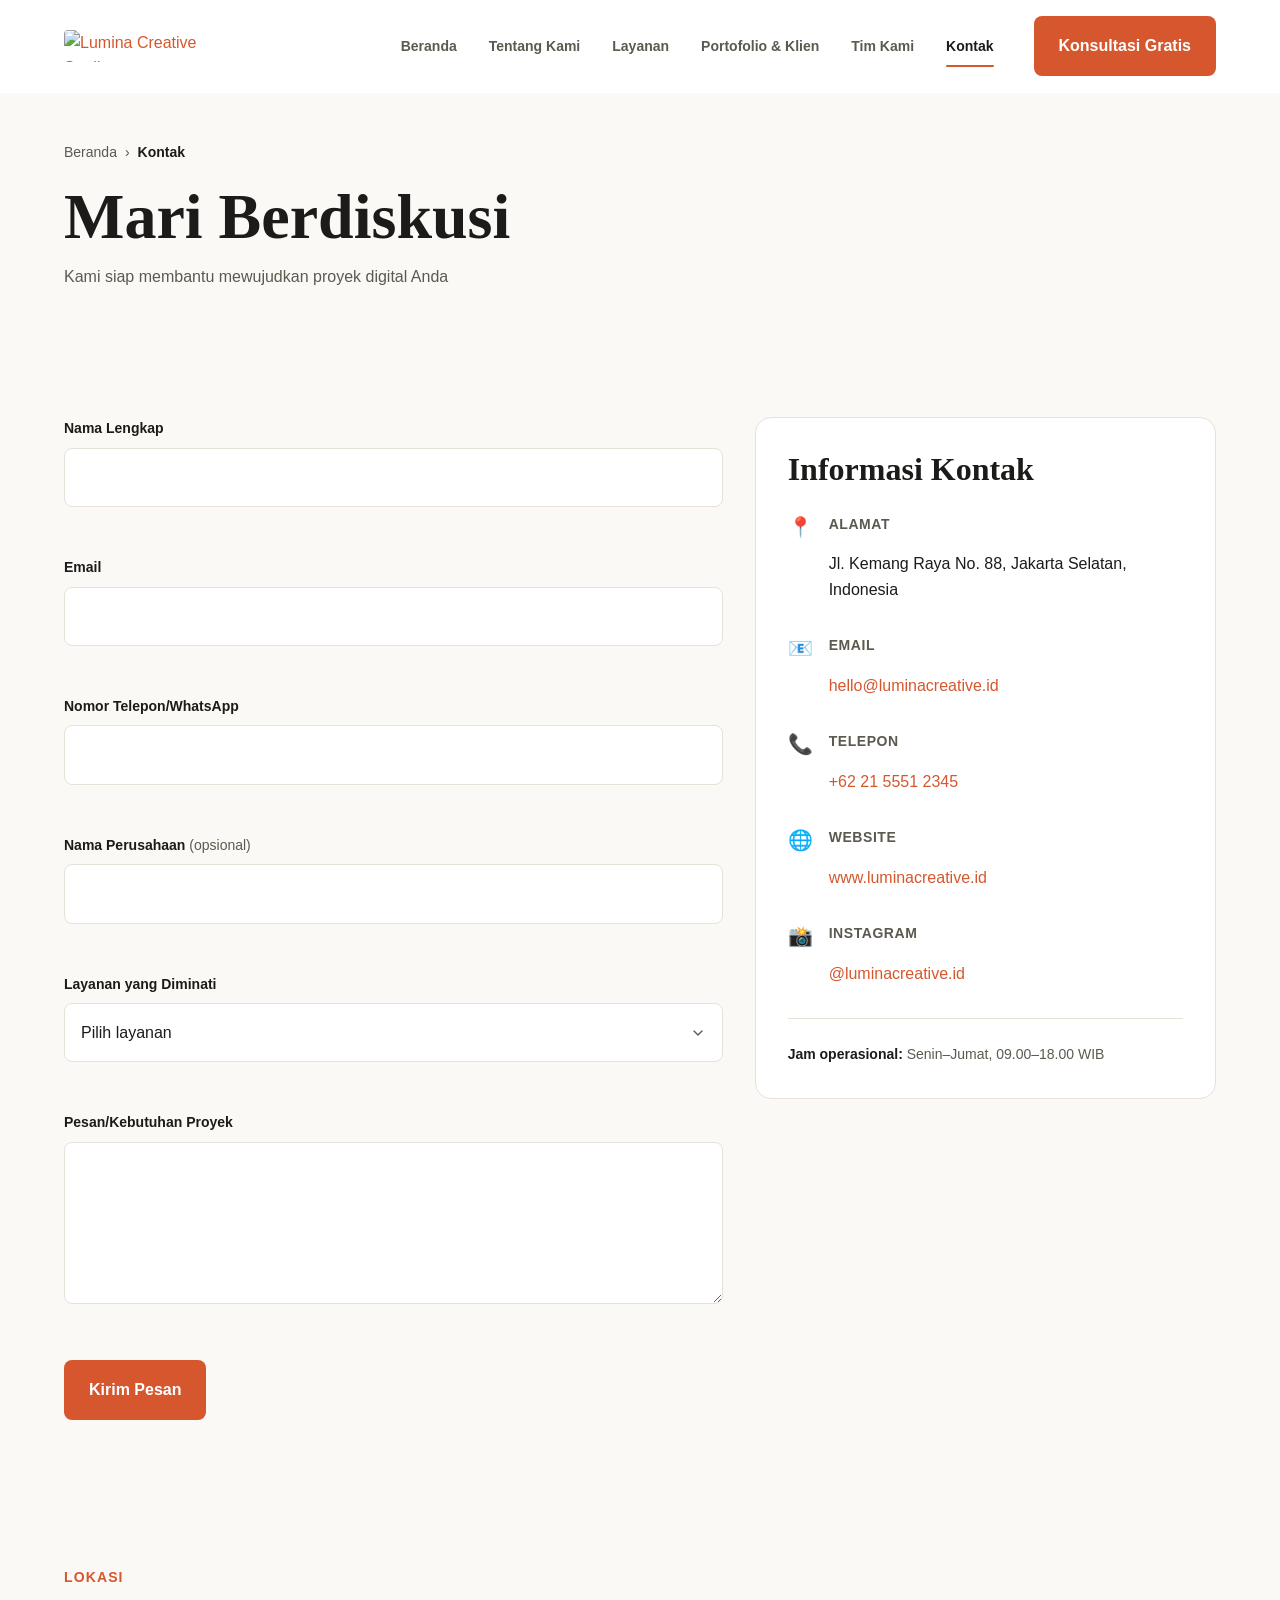
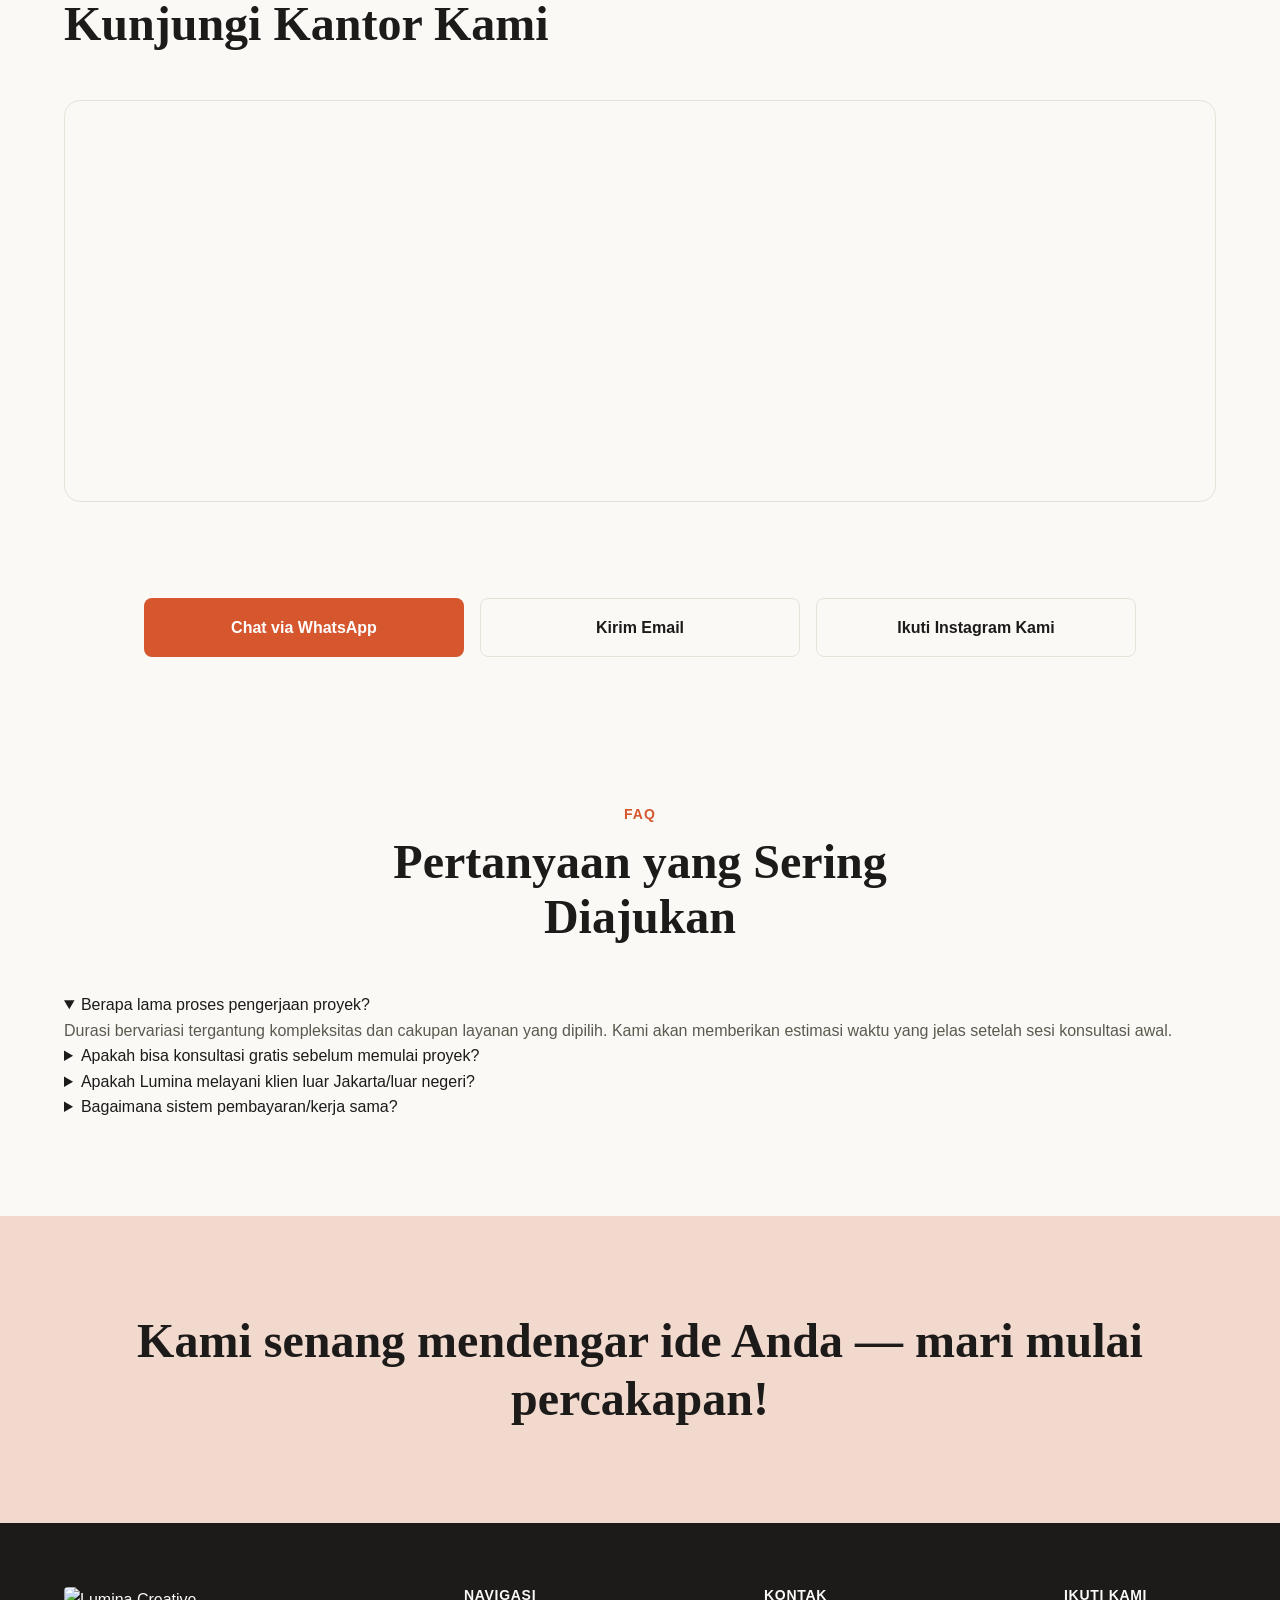
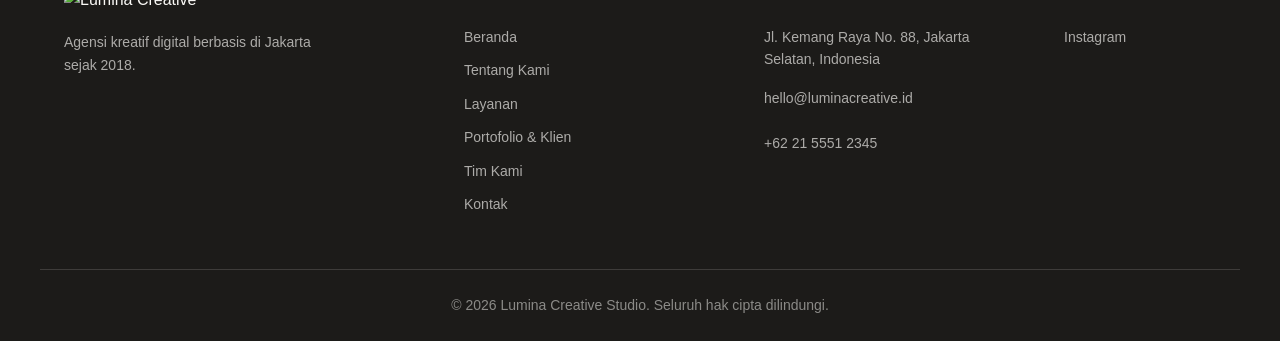
==== kontak.html @ ac6983b0 "feat(pages): tambah halaman Tim Kami & Kontak, aktifkan JS interaktif - Tambah tim.html sesuai struk" ====
<!doctype html>
<html lang="id">
  <head>
    <meta charset="UTF-8" />
    <meta name="viewport" content="width=device-width, initial-scale=1.0" />
    <title>Kontak — Lumina Creative Studio</title>
    <meta
      name="description"
      content="Hubungi Lumina Creative Studio untuk konsultasi gratis. Kirim pesan melalui form, WhatsApp, email, atau kunjungi kantor kami di Jakarta Selatan."
    />

    <!-- Open Graph untuk share sosial media -->
    <meta property="og:title" content="Kontak — Lumina Creative Studio" />
    <meta
      property="og:description"
      content="Kami siap membantu mewujudkan proyek digital Anda."
    />
    <meta property="og:image" content="assets/images/og-cover.jpg" />

    <link rel="icon" href="assets/images/favicon.ico" />
    <link rel="stylesheet" href="assets/css/reset.css" />
    <link rel="stylesheet" href="assets/css/variables.css" />
    <link rel="stylesheet" href="assets/css/base.css" />
    <link rel="stylesheet" href="assets/css/layout.css" />
    <link rel="stylesheet" href="assets/css/components.css" />
    <link rel="stylesheet" href="assets/css/pages/contact.css" />
  </head>
  <body>
    <!-- ============================================================
       NAVBAR (lihat _navbar-snippet.html)
       ============================================================ -->
    <header class="navbar" id="navbar">
      <div class="container navbar__inner">
        <a href="index.html" class="navbar__logo">
          <img
            src="assets/images/logo/logo.svg"
            alt="Lumina Creative Studio"
            width="140"
            height="32"
          />
        </a>

        <button
          class="navbar__toggle"
          id="navToggle"
          aria-label="Buka menu navigasi"
          aria-expanded="false"
          aria-controls="navMenu"
        >
          <span></span><span></span><span></span>
        </button>

        <nav class="navbar__menu" id="navMenu">
          <a href="index.html" class="navbar__link">Beranda</a>
          <a href="tentang.html" class="navbar__link">Tentang Kami</a>
          <a href="layanan.html" class="navbar__link">Layanan</a>
          <a href="portofolio.html" class="navbar__link">Portofolio & Klien</a>
          <a href="tim.html" class="navbar__link">Tim Kami</a>
          <a href="kontak.html" class="navbar__link navbar__link--active"
            >Kontak</a
          >
          <a href="kontak.html" class="navbar__cta btn btn--primary"
            >Konsultasi Gratis</a
          >
        </nav>
      </div>
    </header>

    <main>
      <!-- ============================================================
         1. PAGE HEADER
         ============================================================ -->
      <section class="page-header">
        <div class="container">
          <nav class="breadcrumb" aria-label="Breadcrumb">
            <a href="index.html">Beranda</a>
            <span aria-hidden="true">&rsaquo;</span>
            <span aria-current="page">Kontak</span>
          </nav>
          <h1 class="page-header__title">Mari Berdiskusi</h1>
          <p class="page-header__subtitle">
            Kami siap membantu mewujudkan proyek digital Anda
          </p>
        </div>
      </section>

      <!-- ============================================================
         2 & 3. FORMULIR KONTAK + INFORMASI KONTAK LANGSUNG
         Ditampilkan berdampingan
         ============================================================ -->
      <section class="section contact-main" data-reveal>
        <div class="container">
          <div class="grid contact-main__grid">
            <!-- Formulir Kontak -->
            <div class="col-span-7 contact-form-wrap">
              <form
                id="contactForm"
                class="contact-form"
                novalidate
                action="#"
                method="post"
              >
                <div class="form-group">
                  <label for="fullName" class="form-label">Nama Lengkap</label>
                  <input
                    type="text"
                    id="fullName"
                    name="fullName"
                    class="form-field"
                    required
                    autocomplete="name"
                  />
                  <span class="form-error" role="alert"></span>
                </div>

                <div class="form-group">
                  <label for="email" class="form-label">Email</label>
                  <input
                    type="email"
                    id="email"
                    name="email"
                    class="form-field"
                    required
                    autocomplete="email"
                  />
                  <span class="form-error" role="alert"></span>
                </div>

                <div class="form-group">
                  <label for="phone" class="form-label"
                    >Nomor Telepon/WhatsApp</label
                  >
                  <input
                    type="tel"
                    id="phone"
                    name="phone"
                    class="form-field"
                    required
                    autocomplete="tel"
                  />
                  <span class="form-error" role="alert"></span>
                </div>

                <div class="form-group">
                  <label for="company" class="form-label"
                    >Nama Perusahaan
                    <span class="form-label__optional">(opsional)</span></label
                  >
                  <input
                    type="text"
                    id="company"
                    name="company"
                    class="form-field"
                    autocomplete="organization"
                  />
                  <span class="form-error" role="alert"></span>
                </div>

                <div class="form-group">
                  <label for="serviceInterest" class="form-label"
                    >Layanan yang Diminati</label
                  >
                  <select
                    id="serviceInterest"
                    name="serviceInterest"
                    class="form-field"
                    required
                  >
                    <option value="" selected disabled>Pilih layanan</option>
                    <option value="brand-identity">Brand Identity</option>
                    <option value="web-app-design">Web & App Design</option>
                    <option value="digital-marketing">Digital Marketing</option>
                    <option value="content-creation">Content Creation</option>
                    <option value="web-development">Web Development</option>
                    <option value="social-media-management">
                      Social Media Management
                    </option>
                    <option value="lainnya">Lainnya</option>
                  </select>
                  <span class="form-error" role="alert"></span>
                </div>

                <div class="form-group">
                  <label for="message" class="form-label"
                    >Pesan/Kebutuhan Proyek</label
                  >
                  <textarea
                    id="message"
                    name="message"
                    class="form-field"
                    rows="5"
                    required
                  ></textarea>
                  <span class="form-error" role="alert"></span>
                </div>

                <button
                  type="submit"
                  class="btn btn--primary contact-form__submit"
                >
                  Kirim Pesan
                </button>

                <div id="formSuccess" class="form-success" hidden>
                  Terima kasih! Pesan Anda telah terkirim. Tim kami akan segera
                  menghubungi Anda kembali.
                </div>
              </form>
            </div>

            <!-- Informasi Kontak Langsung -->
            <div class="col-span-5 contact-info">
              <h2 class="contact-info__title">Informasi Kontak</h2>

              <ul class="contact-info__list">
                <li class="contact-info__item">
                  <span class="contact-info__icon" aria-hidden="true">📍</span>
                  <div>
                    <p class="contact-info__label">Alamat</p>
                    <p class="contact-info__value">
                      Jl. Kemang Raya No. 88, Jakarta Selatan, Indonesia
                    </p>
                  </div>
                </li>
                <li class="contact-info__item">
                  <span class="contact-info__icon" aria-hidden="true">📧</span>
                  <div>
                    <p class="contact-info__label">Email</p>
                    <p class="contact-info__value">
                      <a href="mailto:hello@luminacreative.id"
                        >hello@luminacreative.id</a
                      >
                    </p>
                  </div>
                </li>
                <li class="contact-info__item">
                  <span class="contact-info__icon" aria-hidden="true">📞</span>
                  <div>
                    <p class="contact-info__label">Telepon</p>
                    <p class="contact-info__value">
                      <a href="tel:+622155512345">+62 21 5551 2345</a>
                    </p>
                  </div>
                </li>
                <li class="contact-info__item">
                  <span class="contact-info__icon" aria-hidden="true">🌐</span>
                  <div>
                    <p class="contact-info__label">Website</p>
                    <p class="contact-info__value">
                      <a
                        href="https://www.luminacreative.id"
                        target="_blank"
                        rel="noopener"
                        >www.luminacreative.id</a
                      >
                    </p>
                  </div>
                </li>
                <li class="contact-info__item">
                  <span class="contact-info__icon" aria-hidden="true">📸</span>
                  <div>
                    <p class="contact-info__label">Instagram</p>
                    <p class="contact-info__value">
                      <a
                        href="https://instagram.com/luminacreative.id"
                        target="_blank"
                        rel="noopener"
                        >@luminacreative.id</a
                      >
                    </p>
                  </div>
                </li>
              </ul>

              <p class="contact-info__hours">
                <strong>Jam operasional:</strong> Senin–Jumat, 09.00–18.00 WIB
              </p>
            </div>
          </div>
        </div>
      </section>

      <!-- ============================================================
         4. PETA LOKASI
         ============================================================ -->
      <section class="section--tight contact-map" data-reveal>
        <div class="container">
          <div class="section-header">
            <p class="section-header__eyebrow">Lokasi</p>
            <h2 class="section-header__title">Kunjungi Kantor Kami</h2>
          </div>
          <div class="contact-map__frame">
            <iframe
              src="https://www.google.com/maps?q=Jl.+Kemang+Raya+No.+88,+Jakarta+Selatan&output=embed"
              width="100%"
              height="400"
              style="border: 0"
              allowfullscreen=""
              loading="lazy"
              referrerpolicy="no-referrer-when-downgrade"
              title="Lokasi Kantor Lumina Creative Studio"
            ></iframe>
          </div>
        </div>
      </section>

      <!-- ============================================================
         5. TOMBOL KONTAK CEPAT (QUICK ACTIONS)
         ============================================================ -->
      <section class="section--tight quick-actions" data-reveal>
        <div class="container">
          <div class="quick-actions__grid">
            <a
              href="https://wa.me/622155512345?text=Halo%20Lumina%2C%20saya%20ingin%20bertanya"
              target="_blank"
              rel="noopener"
              class="btn btn--primary quick-actions__btn"
            >
              Chat via WhatsApp
            </a>
            <a
              href="mailto:hello@luminacreative.id"
              class="btn btn--secondary quick-actions__btn"
            >
              Kirim Email
            </a>
            <a
              href="https://instagram.com/luminacreative.id"
              target="_blank"
              rel="noopener"
              class="btn btn--secondary quick-actions__btn"
            >
              Ikuti Instagram Kami
            </a>
          </div>
        </div>
      </section>

      <!-- ============================================================
         6. FAQ SINGKAT
         ============================================================ -->
      <section class="section contact-faq" data-reveal>
        <div class="container">
          <div class="section-header section-header--center">
            <p class="section-header__eyebrow">FAQ</p>
            <h2 class="section-header__title">
              Pertanyaan yang Sering Diajukan
            </h2>
          </div>

          <div class="accordion">
            <details class="accordion__item" open>
              <summary class="accordion__trigger">
                <span class="accordion__title-group">
                  <span class="accordion__title"
                    >Berapa lama proses pengerjaan proyek?</span
                  >
                </span>
              </summary>
              <div class="accordion__content">
                <p>
                  Durasi bervariasi tergantung kompleksitas dan cakupan layanan
                  yang dipilih. Kami akan memberikan estimasi waktu yang jelas
                  setelah sesi konsultasi awal.
                </p>
              </div>
            </details>

            <details class="accordion__item">
              <summary class="accordion__trigger">
                <span class="accordion__title-group">
                  <span class="accordion__title"
                    >Apakah bisa konsultasi gratis sebelum memulai proyek?</span
                  >
                </span>
              </summary>
              <div class="accordion__content">
                <p>
                  Bisa. Kami menyediakan sesi konsultasi gratis untuk memahami
                  kebutuhan Anda sebelum menyusun proposal kerja sama.
                </p>
              </div>
            </details>

            <details class="accordion__item">
              <summary class="accordion__trigger">
                <span class="accordion__title-group">
                  <span class="accordion__title"
                    >Apakah Lumina melayani klien luar Jakarta/luar
                    negeri?</span
                  >
                </span>
              </summary>
              <div class="accordion__content">
                <p>
                  Ya. Sebagian besar proses kerja kami dapat dilakukan secara
                  remote, sehingga klien dari luar Jakarta maupun luar negeri
                  tetap bisa bekerja sama dengan kami.
                </p>
              </div>
            </details>

            <details class="accordion__item">
              <summary class="accordion__trigger">
                <span class="accordion__title-group">
                  <span class="accordion__title"
                    >Bagaimana sistem pembayaran/kerja sama?</span
                  >
                </span>
              </summary>
              <div class="accordion__content">
                <p>
                  Skema pembayaran dan kerja sama akan disesuaikan dengan
                  cakupan proyek dan disepakati bersama di awal, biasanya dengan
                  sistem termin/tahapan pembayaran.
                </p>
              </div>
            </details>
          </div>
        </div>
      </section>

      <!-- ============================================================
         7. CALL-TO-ACTION PENUTUP
         ============================================================ -->
      <section class="section cta-banner" data-reveal>
        <div class="container cta-banner__inner">
          <h2 class="cta-banner__title">
            Kami senang mendengar ide Anda — mari mulai percakapan!
          </h2>
        </div>
      </section>
    </main>

    <!-- ============================================================
       FOOTER (lihat _footer-snippet.html)
       ============================================================ -->
    <footer class="footer">
      <div class="container footer__grid">
        <div class="footer__brand">
          <img
            src="assets/images/logo/logo-white.svg"
            alt="Lumina Creative Studio"
            width="140"
          />
          <p>Agensi kreatif digital berbasis di Jakarta sejak 2018.</p>
        </div>

        <div class="footer__links">
          <h4>Navigasi</h4>
          <a href="index.html">Beranda</a>
          <a href="tentang.html">Tentang Kami</a>
          <a href="layanan.html">Layanan</a>
          <a href="portofolio.html">Portofolio & Klien</a>
          <a href="tim.html">Tim Kami</a>
          <a href="kontak.html">Kontak</a>
        </div>

        <div class="footer__contact">
          <h4>Kontak</h4>
          <p>Jl. Kemang Raya No. 88, Jakarta Selatan, Indonesia</p>
          <p>
            <a href="mailto:hello@luminacreative.id">hello@luminacreative.id</a>
          </p>
          <p><a href="tel:+622155512345">+62 21 5551 2345</a></p>
        </div>

        <div class="footer__social">
          <h4>Ikuti Kami</h4>
          <a
            href="https://instagram.com/luminacreative.id"
            target="_blank"
            rel="noopener"
            >Instagram</a
          >
        </div>
      </div>

      <div class="footer__bottom container">
        <p>
          &copy; <span id="year"></span> Lumina Creative Studio. Seluruh hak
          cipta dilindungi.
        </p>
      </div>
    </footer>

    <script src="assets/js/main.js" defer></script>
    <script src="assets/js/animations.js" defer></script>
    <script src="assets/js/form-validation.js" defer></script>
  </body>
</html>
---- assets/css/variables.css ----
/* ==========================================================================
   VARIABLES.CSS
   Design Tokens — Lumina Creative Studio
   Sumber: 07-spesifikasi-teknis.md, bagian 2.3 (Design Tokens)
   Semua nilai desain terpusat di sini sebagai CSS Custom Properties,
   supaya tidak ada magic number tersebar di file lain.

   Catatan: nilai warna di bawah adalah usulan awal (tema terracotta/kreatif
   hangat). Sesuaikan lagi saat tahap desain visual jika ada brand guideline
   final dari klien.
   ========================================================================== */

:root {
  /* === COLOR === */
  --color-bg: #FAF9F6;
  --color-surface: #FFFFFF;
  --color-ink: #1C1B19;
  --color-ink-muted: #5C594F;
  --color-primary: #1C1B19;      /* aksen gelap utama */
  --color-accent: #D6572E;        /* aksen terracotta/oranye kreatif */
  --color-accent-soft: #F2D9CE;
  --color-border: #E6E2D8;

  /* === TYPOGRAPHY === */
  --font-display: 'Fraunces', serif;
  --font-body: 'Inter', sans-serif;
  --font-mono: 'IBM Plex Mono', monospace;

  --fs-h1: clamp(2rem, 5vw, 4.5rem);
  --fs-h2: clamp(2rem, 4vw, 3rem);
  --fs-h3: clamp(1.5rem, 3vw, 2rem);
  --fs-body: 1rem;
  --fs-small: 0.875rem;

  /* === SPACING (8px base scale) === */
  --space-1: 0.5rem;
  --space-2: 1rem;
  --space-3: 1.5rem;
  --space-4: 2rem;
  --space-5: 3rem;
  --space-6: 4rem;
  --space-7: 6rem;
  --space-8: 8rem;

  /* === LAYOUT === */
  --container-max: 1200px;
  --radius-sm: 4px;
  --radius-md: 8px;
  --radius-lg: 16px;

  /* === TRANSITION === */
  --ease: cubic-bezier(0.4, 0, 0.2, 1);
  --duration-fast: 150ms;
  --duration-base: 300ms;
}
---- assets/css/base.css ----
/* ==========================================================================
   BASE.CSS
   Typography & elemen dasar (body, h1-h6, a, dll)
   Semua nilai warna/font/spacing WAJIB lewat var(--nama-variabel) dari
   variables.css — tidak ada nilai hardcode di file ini.
   ========================================================================== */

/* === BODY === */
body {
  background-color: var(--color-bg);
  color: var(--color-ink);
  font-family: var(--font-body);
  font-size: var(--fs-body);
  font-weight: 400;
  line-height: 1.6;
}

/* === HEADINGS === */
h1,
h2,
h3,
h4,
h5,
h6 {
  font-family: var(--font-display);
  color: var(--color-ink);
  font-weight: 600;
  line-height: 1.2;
}

h1 {
  font-size: var(--fs-h1);
}

h2 {
  font-size: var(--fs-h2);
}

h3 {
  font-size: var(--fs-h3);
}

h4 {
  font-size: var(--fs-body);
  text-transform: uppercase;
  letter-spacing: 0.04em;
}

h5,
h6 {
  font-size: var(--fs-small);
}

/* === PARAGRAPH === */
p {
  font-family: var(--font-body);
  color: var(--color-ink-muted);
  font-size: var(--fs-body);
  line-height: 1.6;
}

p + p {
  margin-top: var(--space-2);
}

small {
  font-size: var(--fs-small);
  color: var(--color-ink-muted);
}

/* === LINKS === */
a {
  color: var(--color-accent);
  text-decoration: none;
  transition: color var(--duration-base) var(--ease);
}

a:hover {
  color: var(--color-ink);
}

/* === LISTS === */
ul,
ol {
  font-family: var(--font-body);
  color: var(--color-ink-muted);
  padding-left: var(--space-3);
}

ul {
  list-style: disc;
}

ol {
  list-style: decimal;
}

li + li {
  margin-top: var(--space-1);
}

/* === IMAGES === */
img {
  border-radius: var(--radius-sm);
}

/* === CODE / MONO (opsional, mengikuti --font-mono yang tersedia) === */
code,
pre,
kbd {
  font-family: var(--font-mono);
  font-size: var(--fs-small);
  background-color: var(--color-surface);
  border: 1px solid var(--color-border);
  border-radius: var(--radius-sm);
}

code,
kbd {
  padding: 0 var(--space-1);
}

pre {
  padding: var(--space-2);
  overflow-x: auto;
}

/* === HORIZONTAL RULE === */
hr {
  border: none;
  border-top: 1px solid var(--color-border);
  margin-block: var(--space-4);
}

/* === SELECTION === */
::selection {
  background-color: var(--color-accent-soft);
  color: var(--color-ink);
}

/* ==========================================================================
   AKSESIBILITAS
   Referensi: 07-spesifikasi-teknis.md, bagian 9
   ========================================================================== */

/* Fokus keyboard harus jelas terlihat — jangan pernah di-display:none-kan */
:focus-visible {
  outline: 2px solid var(--color-accent);
  outline-offset: 2px;
  border-radius: var(--radius-sm);
}

/* Hormati preferensi pengguna yang sensitif terhadap animasi/gerakan */
@media (prefers-reduced-motion: reduce) {
  *,
  *::before,
  *::after {
    animation-duration: 0.01ms !important;
    animation-iteration-count: 1 !important;
    transition-duration: 0.01ms !important;
    scroll-behavior: auto !important;
  }
}
---- assets/css/layout.css ----
/* ==========================================================================
   LAYOUT.CSS
   Container, Grid System (CSS Grid native, tanpa framework)
   Referensi: 07-spesifikasi-teknis.md — bagian 2.5 Layout System
   ========================================================================== */

/* --------------------------------------------------------------------------
   CONTAINER
   -------------------------------------------------------------------------- */
.container {
  width: 100%;
  max-width: var(--container-max);
  margin-inline: auto;
  padding-inline: var(--space-3);
}

/* --------------------------------------------------------------------------
   GRID SYSTEM
   12 kolom, gap dari design token --space-4
   -------------------------------------------------------------------------- */
.grid {
  display: grid;
  gap: var(--space-4);
  grid-template-columns: repeat(12, 1fr);
}

/* Util minimal untuk span kolom, dibuat manual (bukan dari framework utility) */
.col-span-1  { grid-column: span 1; }
.col-span-2  { grid-column: span 2; }
.col-span-3  { grid-column: span 3; }
.col-span-4  { grid-column: span 4; }
.col-span-5  { grid-column: span 5; }
.col-span-6  { grid-column: span 6; }
.col-span-7  { grid-column: span 7; }
.col-span-8  { grid-column: span 8; }
.col-span-9  { grid-column: span 9; }
.col-span-10 { grid-column: span 10; }
.col-span-11 { grid-column: span 11; }
.col-span-12 { grid-column: span 12; }

/* Stack di mobile (< 900px) — sesuai contoh spesifikasi 2.5 */
@media (max-width: 899px) {
  .col-span-4, .col-span-6 { grid-column: span 12; }
}

/* --------------------------------------------------------------------------
   BREAKPOINTS RESPONSIF (referensi — mobile-first)
   Base styles = mobile (< 600px)
   min-width: 600px  → Tablet kecil
   min-width: 900px  → Tablet besar / small desktop
   min-width: 1200px → Desktop
   min-width: 1440px → Large desktop
   -------------------------------------------------------------------------- */

/* --------------------------------------------------------------------------
   SECTION SPACING
   Jarak vertikal antar section, konsisten di seluruh halaman
   -------------------------------------------------------------------------- */
.section {
  padding-block: var(--space-6);
}

@media (min-width: 900px) {
  .section {
    padding-block: var(--space-7);
  }
}

.section--tight {
  padding-block: var(--space-4);
}

@media (min-width: 900px) {
  .section--tight {
    padding-block: var(--space-5);
  }
}

/* --------------------------------------------------------------------------
   FLEX UTILITIES DASAR (native, minimal — untuk kebutuhan komponen)
   -------------------------------------------------------------------------- */
.flex {
  display: flex;
}

.flex--between {
  display: flex;
  align-items: center;
  justify-content: space-between;
}

.flex--center {
  display: flex;
  align-items: center;
  justify-content: center;
}

.flex--wrap {
  flex-wrap: wrap;
}

.flex--gap-1 { gap: var(--space-1); }
.flex--gap-2 { gap: var(--space-2); }
.flex--gap-3 { gap: var(--space-3); }
---- assets/css/components.css ----
/* ==========================================================================
   COMPONENTS.CSS
   Komponen reusable: Navbar, Footer, Button, Card, Section Header
   Referensi: 07-spesifikasi-teknis.md — bagian 3.2, 3.3, 4
   Metodologi: BEM (Block Element Modifier)
   ========================================================================== */

/* ==========================================================================
   1. NAVBAR
   ========================================================================== */
.navbar {
  position: sticky;
  top: 0;
  z-index: 100;
  width: 100%;
  background-color: var(--color-surface);
  border-bottom: 1px solid transparent;
  transition: background-color var(--duration-base) var(--ease),
              border-color var(--duration-base) var(--ease),
              box-shadow var(--duration-base) var(--ease);
}

/* State: navbar berubah style saat discroll (dikendalikan main.js) */
.navbar--scrolled {
  border-bottom-color: var(--color-border);
  box-shadow: 0 2px 12px rgba(28, 27, 25, 0.06);
}

.navbar__inner {
  display: flex;
  align-items: center;
  justify-content: space-between;
  padding-block: var(--space-2);
  min-height: 72px;
}

.navbar__logo {
  display: inline-flex;
  align-items: center;
  flex-shrink: 0;
}

.navbar__logo img {
  display: block;
  height: 32px;
  width: auto;
  max-width: 140px;
  object-fit: contain;
}

/* Hamburger toggle button — hanya tampil di mobile/tablet (< 900px) */
.navbar__toggle {
  display: flex;
  flex-direction: column;
  justify-content: center;
  align-items: center;
  gap: 5px;
  width: 44px;
  height: 44px;
  padding: 0;
  background: transparent;
  border: none;
  cursor: pointer;
  z-index: 110;
}

.navbar__toggle span {
  display: block;
  width: 24px;
  height: 2px;
  background-color: var(--color-ink);
  border-radius: 2px;
  transition: transform var(--duration-base) var(--ease),
              opacity var(--duration-base) var(--ease);
}

/* Animasi hamburger → X saat menu terbuka */
.navbar__toggle[aria-expanded="true"] span:nth-child(1) {
  transform: translateY(7px) rotate(45deg);
}
.navbar__toggle[aria-expanded="true"] span:nth-child(2) {
  opacity: 0;
}
.navbar__toggle[aria-expanded="true"] span:nth-child(3) {
  transform: translateY(-7px) rotate(-45deg);
}

/* Menu navigasi */
.navbar__menu {
  display: flex;
  align-items: center;
  gap: var(--space-4);
}

.navbar__link {
  position: relative;
  font-family: var(--font-body);
  font-size: var(--fs-small);
  font-weight: 600;
  color: var(--color-ink-muted);
  text-decoration: none;
  padding-block: var(--space-1);
  transition: color var(--duration-fast) var(--ease);
}

.navbar__link:hover,
.navbar__link:focus-visible {
  color: var(--color-ink);
}

.navbar__link--active {
  color: var(--color-ink);
}

.navbar__link--active::after {
  content: "";
  position: absolute;
  left: 0;
  right: 0;
  bottom: -2px;
  height: 2px;
  background-color: var(--color-accent);
  border-radius: 2px;
}

.navbar__cta {
  margin-left: var(--space-1);
  white-space: nowrap;
}

/* --------------------------------------------------------------------------
   Navbar — Responsif (mobile-first)
   Base (mobile, < 900px): menu disembunyikan, jadi off-canvas/dropdown
   min-width 900px: menu tampil horizontal seperti biasa
   -------------------------------------------------------------------------- */
@media (max-width: 899px) {
  .navbar__toggle {
    display: flex;
  }

  .navbar__menu {
    position: absolute;
    top: 100%;
    left: 0;
    right: 0;
    flex-direction: column;
    align-items: stretch;
    gap: 0;
    background-color: var(--color-surface);
    border-bottom: 1px solid var(--color-border);
    box-shadow: 0 8px 16px rgba(28, 27, 25, 0.08);

    /* Tersembunyi secara default di mobile */
    max-height: 0;
    overflow: hidden;
    opacity: 0;
    visibility: hidden;
    transition: max-height var(--duration-base) var(--ease),
                opacity var(--duration-base) var(--ease),
                visibility var(--duration-base) var(--ease);
  }

  /* Class ditambahkan via JS (main.js) saat toggle diklik */
  .navbar__menu--open {
    max-height: 100vh;
    opacity: 1;
    visibility: visible;
  }

  .navbar__link {
    padding: var(--space-2) var(--space-3);
    border-bottom: 1px solid var(--color-border);
  }

  .navbar__link--active::after {
    display: none;
  }

  .navbar__cta {
    margin: var(--space-2) var(--space-3);
    justify-content: center;
  }
}

@media (min-width: 900px) {
  .navbar__toggle {
    display: none;
  }

  .navbar__menu {
    position: static;
    flex-direction: row;
    max-height: none;
    opacity: 1;
    visibility: visible;
    background-color: transparent;
    border: none;
    box-shadow: none;
  }
}

/* ==========================================================================
   2. FOOTER
   ========================================================================== */
.footer {
  background-color: var(--color-ink);
  color: var(--color-bg);
  padding-block: var(--space-6) var(--space-3);
}

.footer__grid {
  display: grid;
  grid-template-columns: repeat(12, 1fr);
  gap: var(--space-5);
  padding-bottom: var(--space-5);
}

.footer__brand,
.footer__links,
.footer__contact,
.footer__social {
  min-width: 0;
}

.footer__brand {
  grid-column: span 12;
}

.footer__brand img {
  height: 28px;
  width: auto;
  max-width: 140px;
  object-fit: contain;
  margin-bottom: var(--space-2);
}

.footer__brand p {
  color: rgba(250, 249, 246, 0.65);
  font-size: var(--fs-small);
  max-width: 32ch;
}

.footer__links,
.footer__contact,
.footer__social {
  grid-column: span 6;
}

.footer__links h4,
.footer__contact h4,
.footer__social h4 {
  font-family: var(--font-body);
  font-size: var(--fs-small);
  font-weight: 700;
  text-transform: uppercase;
  letter-spacing: 0.05em;
  color: var(--color-bg);
  margin-bottom: var(--space-2);
}

.footer__links a,
.footer__contact a,
.footer__social a {
  display: block;
  color: rgba(250, 249, 246, 0.65);
  text-decoration: none;
  font-size: var(--fs-small);
  padding-block: 0.35rem;
  transition: color var(--duration-fast) var(--ease);
}

.footer__links a:hover,
.footer__contact a:hover,
.footer__social a:hover {
  color: var(--color-bg);
}

.footer__contact p {
  color: rgba(250, 249, 246, 0.65);
  font-size: var(--fs-small);
  margin: 0;
  padding-block: 0.35rem;
}

.footer__bottom {
  border-top: 1px solid rgba(250, 249, 246, 0.15);
  padding-top: var(--space-3);
}

.footer__bottom p {
  font-size: var(--fs-small);
  color: rgba(250, 249, 246, 0.5);
  margin: 0;
  text-align: center;
}

/* --------------------------------------------------------------------------
   Footer — Responsif
   -------------------------------------------------------------------------- */
@media (min-width: 600px) {
  .footer__links,
  .footer__contact,
  .footer__social {
    grid-column: span 4;
  }
}

@media (min-width: 900px) {
  .footer__brand {
    grid-column: span 4;
  }

  .footer__links {
    grid-column: span 3;
  }

  .footer__contact {
    grid-column: span 3;
  }

  .footer__social {
    grid-column: span 2;
  }
}

/* ==========================================================================
   3. BUTTON
   Baseline disalin dari 07-spesifikasi-teknis.md bagian 4 (tidak diubah
   struktur class-nya), ditambah state focus-visible untuk aksesibilitas.
   ========================================================================== */
.btn {
  display: inline-flex;
  align-items: center;
  justify-content: center;
  gap: var(--space-1);
  padding: var(--space-2) var(--space-3);
  border-radius: var(--radius-md);
  font-family: var(--font-body);
  font-weight: 600;
  font-size: var(--fs-body);
  text-decoration: none;
  border: 1px solid transparent;
  cursor: pointer;
  transition: background-color var(--duration-base) var(--ease),
              transform var(--duration-fast) var(--ease);
}

.btn:focus-visible {
  outline: 2px solid var(--color-accent);
  outline-offset: 2px;
}

.btn--primary {
  background-color: var(--color-accent);
  color: #fff;
}
.btn--primary:hover {
  background-color: #b8481f;
  transform: translateY(-2px);
}

.btn--secondary {
  background-color: transparent;
  color: var(--color-ink);
  border-color: var(--color-border);
}
.btn--secondary:hover {
  background-color: var(--color-surface);
}

/* Varian untuk tombol di atas latar gelap (mis. footer/hero gelap) */
.btn--secondary-inverse {
  background-color: transparent;
  color: var(--color-bg);
  border-color: rgba(250, 249, 246, 0.3);
}
.btn--secondary-inverse:hover {
  background-color: rgba(250, 249, 246, 0.08);
}

/* ==========================================================================
   4. SECTION HEADER
   Dipakai di semua halaman: eyebrow + judul + deskripsi
   ========================================================================== */
.section-header {
  max-width: 640px;
  margin-bottom: var(--space-5);
}

.section-header--center {
  margin-inline: auto;
  text-align: center;
}

.section-header__eyebrow {
  display: inline-block;
  font-family: var(--font-body);
  font-size: var(--fs-small);
  font-weight: 700;
  text-transform: uppercase;
  letter-spacing: 0.08em;
  color: var(--color-accent);
  margin-bottom: var(--space-1);
}

.section-header__title {
  font-family: var(--font-display);
  font-size: var(--fs-h2);
  line-height: 1.15;
  color: var(--color-ink);
  margin-bottom: var(--space-2);
}

.section-header__desc {
  font-family: var(--font-body);
  font-size: var(--fs-body);
  color: var(--color-ink-muted);
  line-height: 1.6;
}

/* ==========================================================================
   5. CARD (base)
   Siap dipakai turunan: .card--service, .card--team, .card--portfolio
   ========================================================================== */
.card {
  display: flex;
  flex-direction: column;
  background-color: var(--color-surface);
  border: 1px solid var(--color-border);
  border-radius: var(--radius-lg);
  padding: var(--space-4);
  transition: transform var(--duration-base) var(--ease),
              box-shadow var(--duration-base) var(--ease),
              border-color var(--duration-base) var(--ease);
}

.card:hover {
  transform: translateY(-4px);
  box-shadow: 0 12px 24px rgba(28, 27, 25, 0.08);
  border-color: var(--color-border);
}

.card__icon {
  display: inline-flex;
  align-items: center;
  justify-content: center;
  width: 48px;
  height: 48px;
  border-radius: var(--radius-md);
  background-color: var(--color-accent-soft);
  color: var(--color-accent);
  margin-bottom: var(--space-2);
}

.card__icon svg {
  width: 24px;
  height: 24px;
}

.card__title {
  font-family: var(--font-display);
  font-size: var(--fs-h3);
  color: var(--color-ink);
  margin-bottom: var(--space-1);
}

.card__desc {
  font-family: var(--font-body);
  font-size: var(--fs-body);
  color: var(--color-ink-muted);
  line-height: 1.6;
  flex-grow: 1;
}

.card__link {
  display: inline-flex;
  align-items: center;
  gap: 0.35rem;
  margin-top: var(--space-2);
  font-family: var(--font-body);
  font-weight: 600;
  font-size: var(--fs-small);
  color: var(--color-ink);
  text-decoration: none;
}

.card__link:hover {
  color: var(--color-accent);
}

/* ==========================================================================
   6. PAGE HEADER
   Dipakai di semua halaman selain Beranda (Tentang, Layanan, Portofolio,
   Tim, Kontak) — breadcrumb + judul + sub-judul opsional.
   ========================================================================== */
.page-header {
  padding-top: var(--space-5);
  padding-bottom: var(--space-4);
}

.breadcrumb {
  display: flex;
  align-items: center;
  gap: var(--space-1);
  font-size: var(--fs-small);
  color: var(--color-ink-muted);
  margin-bottom: var(--space-2);
}

.breadcrumb a {
  color: var(--color-ink-muted);
}

.breadcrumb a:hover {
  color: var(--color-accent);
}

.breadcrumb [aria-current="page"] {
  color: var(--color-ink);
  font-weight: 600;
}

.page-header__title {
  margin-bottom: var(--space-1);
}

.page-header__subtitle {
  font-family: var(--font-body);
  font-size: var(--fs-body);
  color: var(--color-ink-muted);
  max-width: 60ch;
}

.page-header__banner img {
  width: 100%;
  height: auto;
  border-radius: 0;
  object-fit: cover;
  max-height: 420px;
}

/* ==========================================================================
   7. CTA BANNER
   Dipakai di semua halaman selain Beranda sebagai penutup section.
   (Beranda punya markup CTA sendiri di home.css karena strukturnya
   sedikit berbeda — headline lebih besar, tanpa card wrapper.)
   ========================================================================== */
.cta-banner {
  background-color: var(--color-accent-soft);
}

.cta-banner__inner {
  display: flex;
  flex-direction: column;
  align-items: center;
  gap: var(--space-3);
  text-align: center;
}

.cta-banner__title {
  color: var(--color-ink);
  max-width: 50ch;
}

/* ==========================================================================
   8. STAT COUNTER
   Dipakai di Beranda, Tentang Kami, dan Portofolio & Klien.
   Base class netral (tanpa warna teks hardcode ke satu konteks latar);
   gunakan modifier .stat-counter--inverse saat berada di atas latar gelap
   (mis. section .stats dengan --color-ink sebagai background).
   ========================================================================== */
.stat-counter {
  display: flex;
  flex-direction: column;
  align-items: center;
  gap: var(--space-1);
}

.stat-counter__number {
  font-family: var(--font-display);
  font-size: var(--fs-h2);
  font-weight: 600;
  color: var(--color-ink);
  line-height: 1;
}

.stat-counter__label {
  font-family: var(--font-body);
  font-size: var(--fs-small);
  color: var(--color-ink-muted);
  text-transform: uppercase;
  letter-spacing: 0.04em;
}

/* Modifier untuk section berlatar gelap (mis. .stats / .trust-bar dengan
   background: var(--color-ink)) */
.stat-counter--inverse .stat-counter__number {
  font-size: var(--fs-h1);
  color: var(--color-bg);
}

.stat-counter--inverse .stat-counter__label {
  color: rgba(250, 249, 246, 0.65);
}

/* Sub-modifier: angka pakai warna aksen (dipakai di Trust Bar Beranda) */
.stat-counter--inverse.stat-counter--accent .stat-counter__number {
  color: var(--color-accent);
}

/* ==========================================================================
   9. TESTIMONIAL
   Dipakai di Beranda dan Portofolio & Klien.
   ========================================================================== */
.testimonial {
  background-color: var(--color-bg);
  border: 1px solid var(--color-border);
  border-radius: var(--radius-lg);
  padding: var(--space-4);
  display: flex;
  flex-direction: column;
  gap: var(--space-3);
}

.testimonial__quote {
  font-family: var(--font-display);
  font-size: var(--fs-body);
  font-style: italic;
  color: var(--color-ink);
  line-height: 1.6;
}

.testimonial__author {
  display: flex;
  align-items: center;
  gap: var(--space-2);
}

.testimonial__author img {
  border-radius: 50%;
  width: 56px;
  height: 56px;
  object-fit: cover;
}

.testimonial__name {
  display: block;
  font-family: var(--font-body);
  font-style: normal;
  font-weight: 700;
  font-size: var(--fs-small);
  color: var(--color-ink);
  margin: 0;
}

.testimonial__role {
  display: block;
  font-family: var(--font-body);
  font-style: normal;
  font-size: var(--fs-small);
  color: var(--color-ink-muted);
  margin: 0;
}

/* ==========================================================================
   10. SCROLL-REVEAL STATE
   Dipakai oleh animations.js (IntersectionObserver) di halaman yang
   men-load animations.js: Beranda, Tentang Kami, Portofolio & Klien.
   ========================================================================== */
[data-reveal] {
  opacity: 0;
  transform: translateY(24px);
  transition: opacity var(--duration-base) var(--ease),
              transform var(--duration-base) var(--ease);
}

[data-reveal].is-visible {
  opacity: 1;
  transform: translateY(0);
}

@media (prefers-reduced-motion: reduce) {
  [data-reveal] {
    opacity: 1;
    transform: none;
    transition: none;
  }
}
---- assets/css/pages/contact.css ----
/* ==========================================================================
   CONTACT.CSS
   Style khusus halaman Kontak (kontak.html)
   Referensi: 06-kontak.md, 07-spesifikasi-teknis.md
   Style reusable (btn, section-header, cta-banner, accordion) tetap di
   components.css — file ini hanya berisi hal yang spesifik halaman ini.
   ========================================================================== */

/* --------------------------------------------------------------------------
   2 & 3. FORM KONTAK + INFO KONTAK LANGSUNG (berdampingan)
   -------------------------------------------------------------------------- */
.contact-main__grid {
  align-items: start;
}

/* --- Form --- */
.contact-form {
  display: flex;
  flex-direction: column;
  gap: var(--space-3);
}

.form-group {
  display: flex;
  flex-direction: column;
  gap: var(--space-1);
}

.form-label {
  font-family: var(--font-body);
  font-size: var(--fs-small);
  font-weight: 600;
  color: var(--color-ink);
}

.form-label__optional {
  font-weight: 400;
  color: var(--color-ink-muted);
}

.form-field {
  width: 100%;
  padding: var(--space-2);
  font-family: var(--font-body);
  font-size: var(--fs-body);
  color: var(--color-ink);
  background-color: var(--color-surface);
  border: 1px solid var(--color-border);
  border-radius: var(--radius-md);
  transition: border-color var(--duration-fast) var(--ease);
}

.form-field:focus {
  outline: none;
  border-color: var(--color-accent);
}

textarea.form-field {
  resize: vertical;
  min-height: 120px;
}

select.form-field {
  appearance: none;
  background-image: url("data:image/svg+xml,%3Csvg xmlns='http://www.w3.org/2000/svg' width='16' height='16' viewBox='0 0 24 24' fill='none' stroke='%235C594F' stroke-width='2' stroke-linecap='round' stroke-linejoin='round'%3E%3Cpolyline points='6 9 12 15 18 9'%3E%3C/polyline%3E%3C/svg%3E");
  background-repeat: no-repeat;
  background-position: right var(--space-2) center;
  padding-right: var(--space-5);
}

/* State error — class ditambahkan/dikendalikan via form-validation.js
   pada .form-field yang gagal validasi (opsional, disiapkan sebagai hook) */
.form-field.is-invalid {
  border-color: #c0392b;
}

.form-error {
  display: block;
  min-height: 1.2em;
  font-size: var(--fs-small);
  color: #c0392b;
}

.contact-form__submit {
  align-self: flex-start;
  margin-top: var(--space-1);
}

.form-success {
  padding: var(--space-2) var(--space-3);
  background-color: var(--color-accent-soft);
  color: var(--color-ink);
  border-radius: var(--radius-md);
  font-size: var(--fs-small);
  font-weight: 600;
}

/* --- Info Kontak --- */
.contact-info {
  background-color: var(--color-surface);
  border: 1px solid var(--color-border);
  border-radius: var(--radius-lg);
  padding: var(--space-4);
}

.contact-info__title {
  font-family: var(--font-display);
  font-size: var(--fs-h3);
  color: var(--color-ink);
  margin-bottom: var(--space-3);
}

.contact-info__list {
  list-style: none;
  padding-left: 0;
  display: flex;
  flex-direction: column;
  gap: var(--space-3);
}

.contact-info__item {
  display: flex;
  align-items: flex-start;
  gap: var(--space-2);
}

.contact-info__icon {
  font-size: 1.25rem;
  line-height: 1.4;
  flex-shrink: 0;
}

.contact-info__label {
  font-size: var(--fs-small);
  font-weight: 700;
  text-transform: uppercase;
  letter-spacing: 0.04em;
  color: var(--color-ink-muted);
  margin-bottom: 0.15rem;
}

.contact-info__value {
  color: var(--color-ink);
  font-size: var(--fs-body);
}

.contact-info__hours {
  margin-top: var(--space-4);
  padding-top: var(--space-3);
  border-top: 1px solid var(--color-border);
  font-size: var(--fs-small);
  color: var(--color-ink-muted);
}

.contact-info__hours strong {
  color: var(--color-ink);
}

/* --------------------------------------------------------------------------
   4. PETA LOKASI
   -------------------------------------------------------------------------- */
.contact-map__frame {
  border-radius: var(--radius-lg);
  overflow: hidden;
  border: 1px solid var(--color-border);
}

.contact-map__frame iframe {
  display: block;
}

/* --------------------------------------------------------------------------
   5. TOMBOL KONTAK CEPAT (QUICK ACTIONS)
   -------------------------------------------------------------------------- */
.quick-actions__grid {
  display: flex;
  flex-wrap: wrap;
  justify-content: center;
  gap: var(--space-2);
}

.quick-actions__btn {
  flex: 1 1 240px;
  max-width: 320px;
}

/* --------------------------------------------------------------------------
   6. FAQ — memakai .accordion dari components.css, tanpa icon/desc
   -------------------------------------------------------------------------- */
.contact-faq .accordion__title-group {
  gap: 0;
}

/* --------------------------------------------------------------------------
   RESPONSIVE
   -------------------------------------------------------------------------- */
@media (max-width: 899px) {
  .contact-main__grid .col-span-7,
  .contact-main__grid .col-span-5 {
    grid-column: span 12;
  }

  .quick-actions__btn {
    flex: 1 1 100%;
    max-width: none;
  }
}
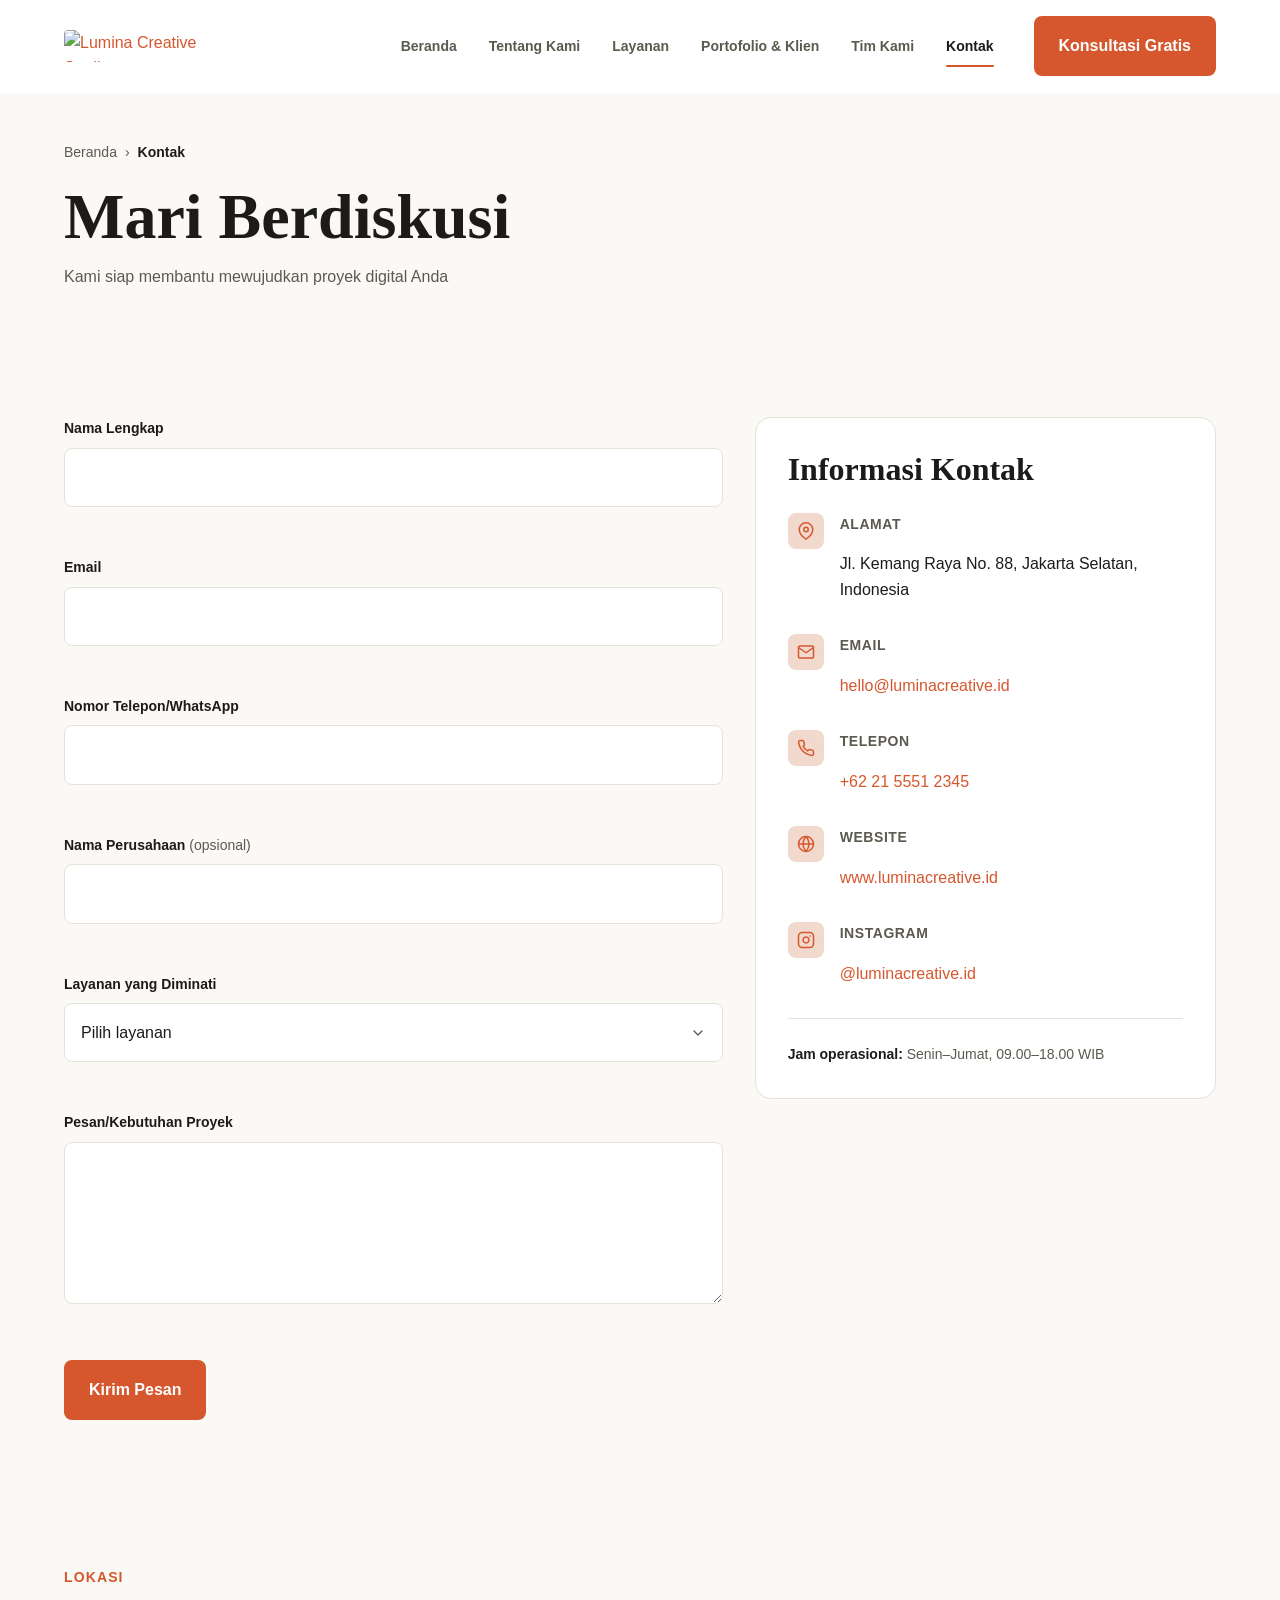
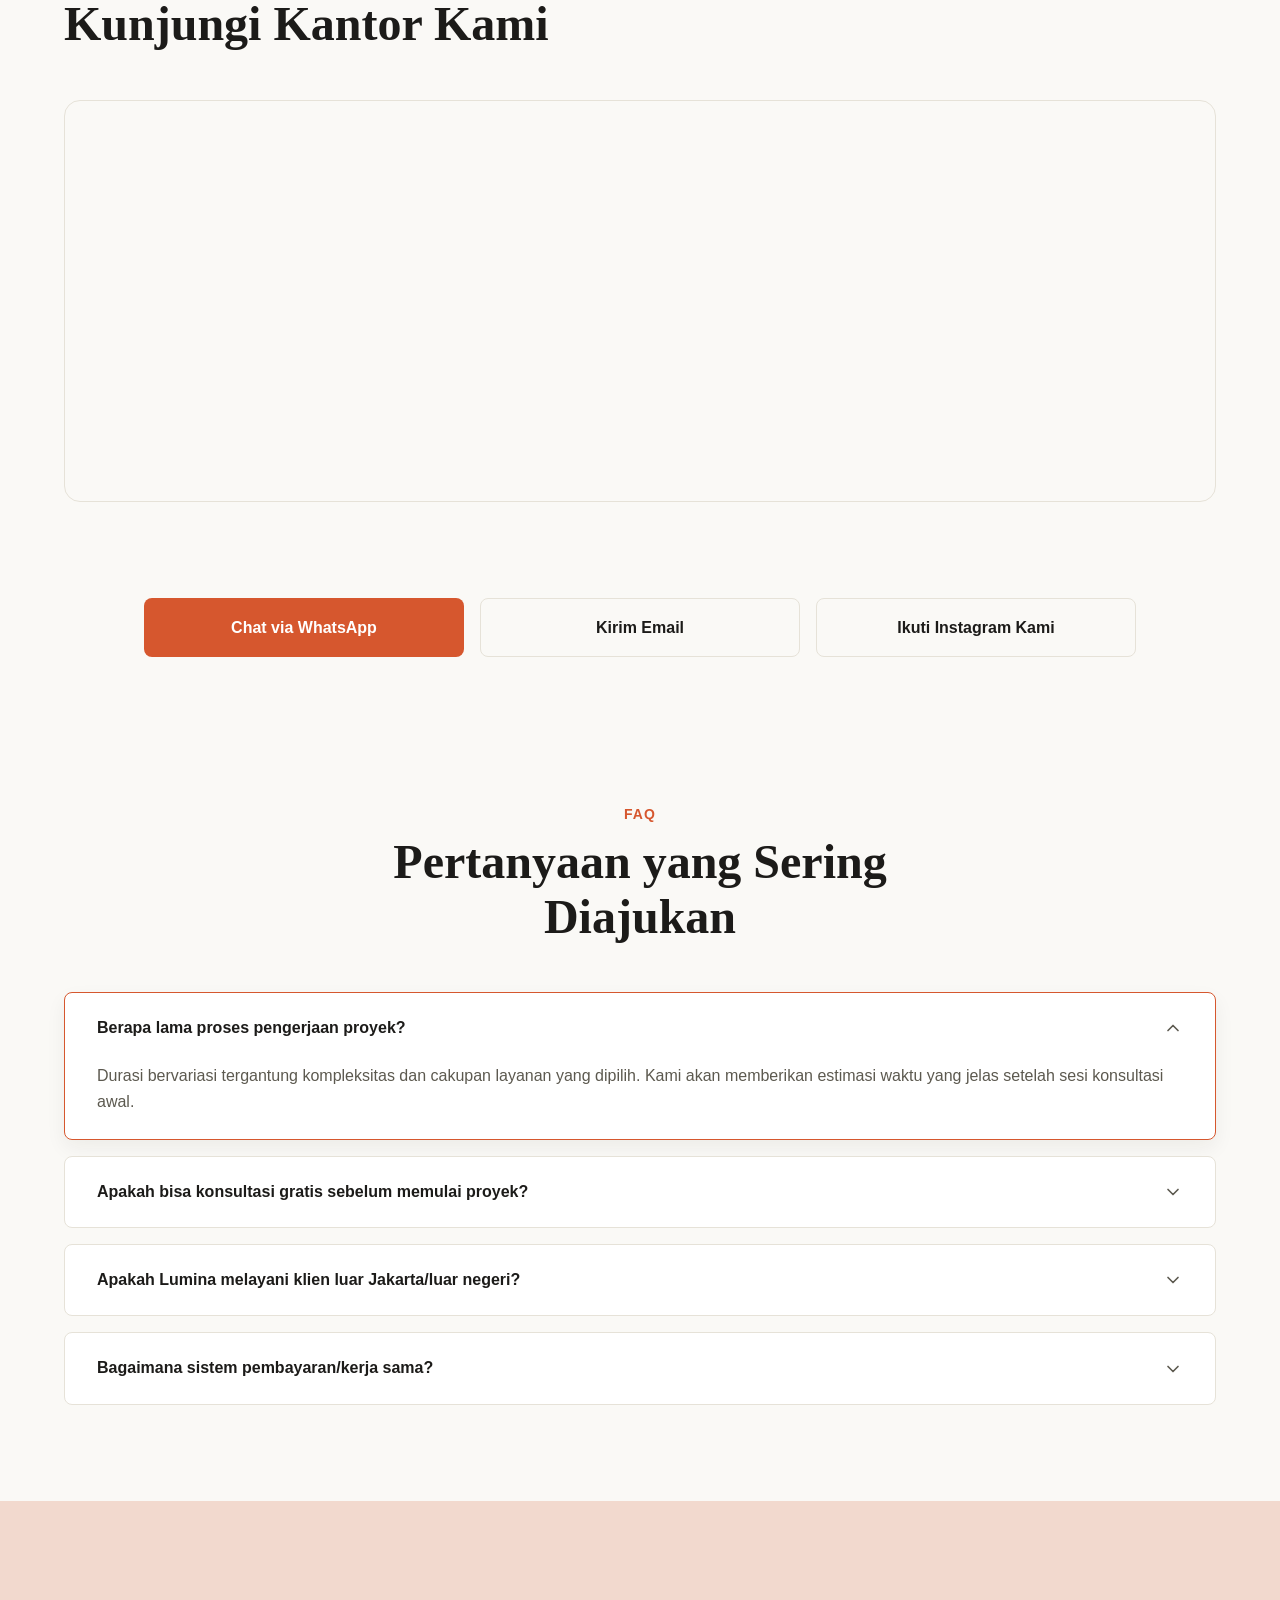
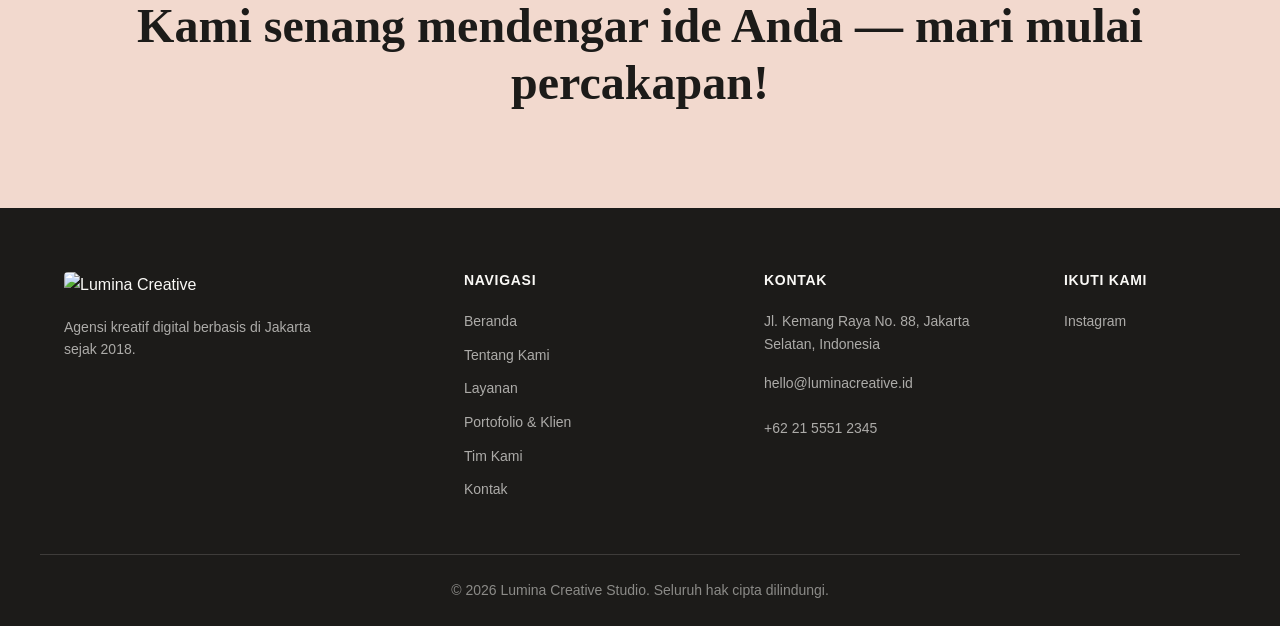
==== commit 34e98527: "feat(kontak): tambah styling form/info kontak, ganti icon emoji ke SVG, lengkapi CSS accordion - kon" ====
--- a/kontak.html
+++ b/kontak.html
@@ -88,7 +88,7 @@
          2 & 3. FORMULIR KONTAK + INFORMASI KONTAK LANGSUNG
          Ditampilkan berdampingan
          ============================================================ -->
-      <section class="section contact-main" data-reveal>
+      <section class="section contact-main">
         <div class="container">
           <div class="grid contact-main__grid">
             <!-- Formulir Kontak -->
@@ -214,7 +214,23 @@
 
               <ul class="contact-info__list">
                 <li class="contact-info__item">
-                  <span class="contact-info__icon" aria-hidden="true">📍</span>
+                  <span class="contact-info__icon" aria-hidden="true">
+                    <svg
+                      width="20"
+                      height="20"
+                      viewBox="0 0 24 24"
+                      fill="none"
+                      stroke="currentColor"
+                      stroke-width="2"
+                      stroke-linecap="round"
+                      stroke-linejoin="round"
+                    >
+                      <path
+                        d="M21 10c0 7-9 13-9 13s-9-6-9-13a9 9 0 0 1 18 0z"
+                      ></path>
+                      <circle cx="12" cy="10" r="3"></circle>
+                    </svg>
+                  </span>
                   <div>
                     <p class="contact-info__label">Alamat</p>
                     <p class="contact-info__value">
@@ -223,7 +239,23 @@
                   </div>
                 </li>
                 <li class="contact-info__item">
-                  <span class="contact-info__icon" aria-hidden="true">📧</span>
+                  <span class="contact-info__icon" aria-hidden="true">
+                    <svg
+                      width="20"
+                      height="20"
+                      viewBox="0 0 24 24"
+                      fill="none"
+                      stroke="currentColor"
+                      stroke-width="2"
+                      stroke-linecap="round"
+                      stroke-linejoin="round"
+                    >
+                      <path
+                        d="M4 4h16c1.1 0 2 .9 2 2v12c0 1.1-.9 2-2 2H4c-1.1 0-2-.9-2-2V6c0-1.1.9-2 2-2z"
+                      ></path>
+                      <polyline points="22,6 12,13 2,6"></polyline>
+                    </svg>
+                  </span>
                   <div>
                     <p class="contact-info__label">Email</p>
                     <p class="contact-info__value">
@@ -234,7 +266,22 @@
                   </div>
                 </li>
                 <li class="contact-info__item">
-                  <span class="contact-info__icon" aria-hidden="true">📞</span>
+                  <span class="contact-info__icon" aria-hidden="true">
+                    <svg
+                      width="20"
+                      height="20"
+                      viewBox="0 0 24 24"
+                      fill="none"
+                      stroke="currentColor"
+                      stroke-width="2"
+                      stroke-linecap="round"
+                      stroke-linejoin="round"
+                    >
+                      <path
+                        d="M22 16.92v3a2 2 0 0 1-2.18 2 19.79 19.79 0 0 1-8.63-3.07 19.5 19.5 0 0 1-6-6 19.79 19.79 0 0 1-3.07-8.67A2 2 0 0 1 4.11 2h3a2 2 0 0 1 2 1.72c.127.96.361 1.903.7 2.81a2 2 0 0 1-.45 2.11L8.09 9.91a16 16 0 0 0 6 6l1.27-1.27a2 2 0 0 1 2.11-.45c.907.339 1.85.573 2.81.7A2 2 0 0 1 22 16.92z"
+                      ></path>
+                    </svg>
+                  </span>
                   <div>
                     <p class="contact-info__label">Telepon</p>
                     <p class="contact-info__value">
@@ -243,7 +290,24 @@
                   </div>
                 </li>
                 <li class="contact-info__item">
-                  <span class="contact-info__icon" aria-hidden="true">🌐</span>
+                  <span class="contact-info__icon" aria-hidden="true">
+                    <svg
+                      width="20"
+                      height="20"
+                      viewBox="0 0 24 24"
+                      fill="none"
+                      stroke="currentColor"
+                      stroke-width="2"
+                      stroke-linecap="round"
+                      stroke-linejoin="round"
+                    >
+                      <circle cx="12" cy="12" r="10"></circle>
+                      <line x1="2" y1="12" x2="22" y2="12"></line>
+                      <path
+                        d="M12 2a15.3 15.3 0 0 1 4 10 15.3 15.3 0 0 1-4 10 15.3 15.3 0 0 1-4-10 15.3 15.3 0 0 1 4-10z"
+                      ></path>
+                    </svg>
+                  </span>
                   <div>
                     <p class="contact-info__label">Website</p>
                     <p class="contact-info__value">
@@ -257,7 +321,24 @@
                   </div>
                 </li>
                 <li class="contact-info__item">
-                  <span class="contact-info__icon" aria-hidden="true">📸</span>
+                  <span class="contact-info__icon" aria-hidden="true">
+                    <svg
+                      width="20"
+                      height="20"
+                      viewBox="0 0 24 24"
+                      fill="none"
+                      stroke="currentColor"
+                      stroke-width="2"
+                      stroke-linecap="round"
+                      stroke-linejoin="round"
+                    >
+                      <rect x="2" y="2" width="20" height="20" rx="5"></rect>
+                      <path
+                        d="M16 11.37A4 4 0 1 1 12.63 8 4 4 0 0 1 16 11.37z"
+                      ></path>
+                      <line x1="17.5" y1="6.5" x2="17.51" y2="6.5"></line>
+                    </svg>
+                  </span>
                   <div>
                     <p class="contact-info__label">Instagram</p>
                     <p class="contact-info__value">
@@ -283,7 +364,7 @@
       <!-- ============================================================
          4. PETA LOKASI
          ============================================================ -->
-      <section class="section--tight contact-map" data-reveal>
+      <section class="section--tight contact-map">
         <div class="container">
           <div class="section-header">
             <p class="section-header__eyebrow">Lokasi</p>
@@ -307,7 +388,7 @@
       <!-- ============================================================
          5. TOMBOL KONTAK CEPAT (QUICK ACTIONS)
          ============================================================ -->
-      <section class="section--tight quick-actions" data-reveal>
+      <section class="section--tight quick-actions">
         <div class="container">
           <div class="quick-actions__grid">
             <a
@@ -339,7 +420,7 @@
       <!-- ============================================================
          6. FAQ SINGKAT
          ============================================================ -->
-      <section class="section contact-faq" data-reveal>
+      <section class="section contact-faq">
         <div class="container">
           <div class="section-header section-header--center">
             <p class="section-header__eyebrow">FAQ</p>
@@ -423,7 +504,7 @@
       <!-- ============================================================
          7. CALL-TO-ACTION PENUTUP
          ============================================================ -->
-      <section class="section cta-banner" data-reveal>
+      <section class="section cta-banner">
         <div class="container cta-banner__inner">
           <h2 class="cta-banner__title">
             Kami senang mendengar ide Anda — mari mulai percakapan!
@@ -485,7 +566,6 @@
     </footer>
 
     <script src="assets/js/main.js" defer></script>
-    <script src="assets/js/animations.js" defer></script>
     <script src="assets/js/form-validation.js" defer></script>
   </body>
 </html>
--- a/assets/css/components.css
+++ b/assets/css/components.css
@@ -663,6 +663,129 @@
 }
 
 /* ==========================================================================
+   11. ACCORDION
+   Dipakai di Layanan (Daftar Layanan, versi mobile & referensi desktop)
+   dan Kontak (FAQ Singkat). Berbasis elemen native <details>/<summary>.
+   ========================================================================== */
+.accordion {
+  display: flex;
+  flex-direction: column;
+  gap: var(--space-2);
+}
+
+.accordion__item {
+  background-color: var(--color-surface);
+  border: 1px solid var(--color-border);
+  border-radius: var(--radius-md);
+  overflow: hidden;
+  transition: border-color var(--duration-base) var(--ease),
+              box-shadow var(--duration-base) var(--ease);
+}
+
+.accordion__item[open] {
+  border-color: var(--color-accent);
+  box-shadow: 0 8px 20px rgba(28, 27, 25, 0.06);
+}
+
+.accordion__trigger {
+  display: flex;
+  align-items: center;
+  gap: var(--space-2);
+  list-style: none;
+  cursor: pointer;
+  padding: var(--space-3) var(--space-4);
+  font-family: var(--font-body);
+  color: var(--color-ink);
+}
+
+.accordion__trigger::-webkit-details-marker {
+  display: none;
+}
+
+/* Chevron custom via pseudo-element, memutar saat item terbuka */
+.accordion__trigger::after {
+  content: "";
+  flex-shrink: 0;
+  margin-left: auto;
+  width: 20px;
+  height: 20px;
+  background-image: url("data:image/svg+xml,%3Csvg xmlns='http://www.w3.org/2000/svg' width='24' height='24' viewBox='0 0 24 24' fill='none' stroke='%235C594F' stroke-width='2' stroke-linecap='round' stroke-linejoin='round'%3E%3Cpolyline points='6 9 12 15 18 9'%3E%3C/polyline%3E%3C/svg%3E");
+  background-repeat: no-repeat;
+  background-position: center;
+  background-size: contain;
+  transition: transform var(--duration-base) var(--ease);
+}
+
+.accordion__item[open] .accordion__trigger::after {
+  transform: rotate(180deg);
+}
+
+/* Ikon opsional di sisi kiri trigger (dipakai di Layanan, tidak di FAQ) */
+.accordion__icon {
+  display: inline-flex;
+  align-items: center;
+  justify-content: center;
+  flex-shrink: 0;
+  width: 36px;
+  height: 36px;
+  border-radius: var(--radius-sm);
+  background-color: var(--color-accent-soft);
+  color: var(--color-accent);
+}
+
+.accordion__icon svg {
+  width: 20px;
+  height: 20px;
+}
+
+.accordion__title-group {
+  display: flex;
+  flex-direction: column;
+  gap: 0.15rem;
+}
+
+.accordion__title {
+  font-family: var(--font-body);
+  font-weight: 600;
+  font-size: var(--fs-body);
+  color: var(--color-ink);
+  line-height: 1.4;
+}
+
+/* Deskripsi opsional di bawah judul (dipakai di Layanan, tidak di FAQ) */
+.accordion__desc {
+  font-family: var(--font-body);
+  font-weight: 400;
+  font-size: var(--fs-small);
+  color: var(--color-ink-muted);
+}
+
+.accordion__content {
+  padding: 0 var(--space-4) var(--space-3) var(--space-4);
+  font-family: var(--font-body);
+  color: var(--color-ink-muted);
+  line-height: 1.6;
+}
+
+.accordion__content p {
+  margin: 0;
+}
+
+.accordion__label {
+  font-family: var(--font-body);
+  font-size: var(--fs-small);
+  font-weight: 700;
+  text-transform: uppercase;
+  letter-spacing: 0.04em;
+  color: var(--color-ink);
+  margin-bottom: var(--space-1);
+}
+
+.accordion__list {
+  padding-left: var(--space-3);
+}
+
+/* ==========================================================================
    10. SCROLL-REVEAL STATE
    Dipakai oleh animations.js (IntersectionObserver) di halaman yang
    men-load animations.js: Beranda, Tentang Kami, Portofolio & Klien.
--- a/assets/css/pages/contact.css
+++ b/assets/css/pages/contact.css
@@ -125,9 +125,20 @@
 }
 
 .contact-info__icon {
-  font-size: 1.25rem;
-  line-height: 1.4;
+  display: inline-flex;
+  align-items: center;
+  justify-content: center;
   flex-shrink: 0;
+  width: 36px;
+  height: 36px;
+  border-radius: var(--radius-md);
+  background-color: var(--color-accent-soft);
+  color: var(--color-accent);
+}
+
+.contact-info__icon svg {
+  width: 18px;
+  height: 18px;
 }
 
 .contact-info__label {
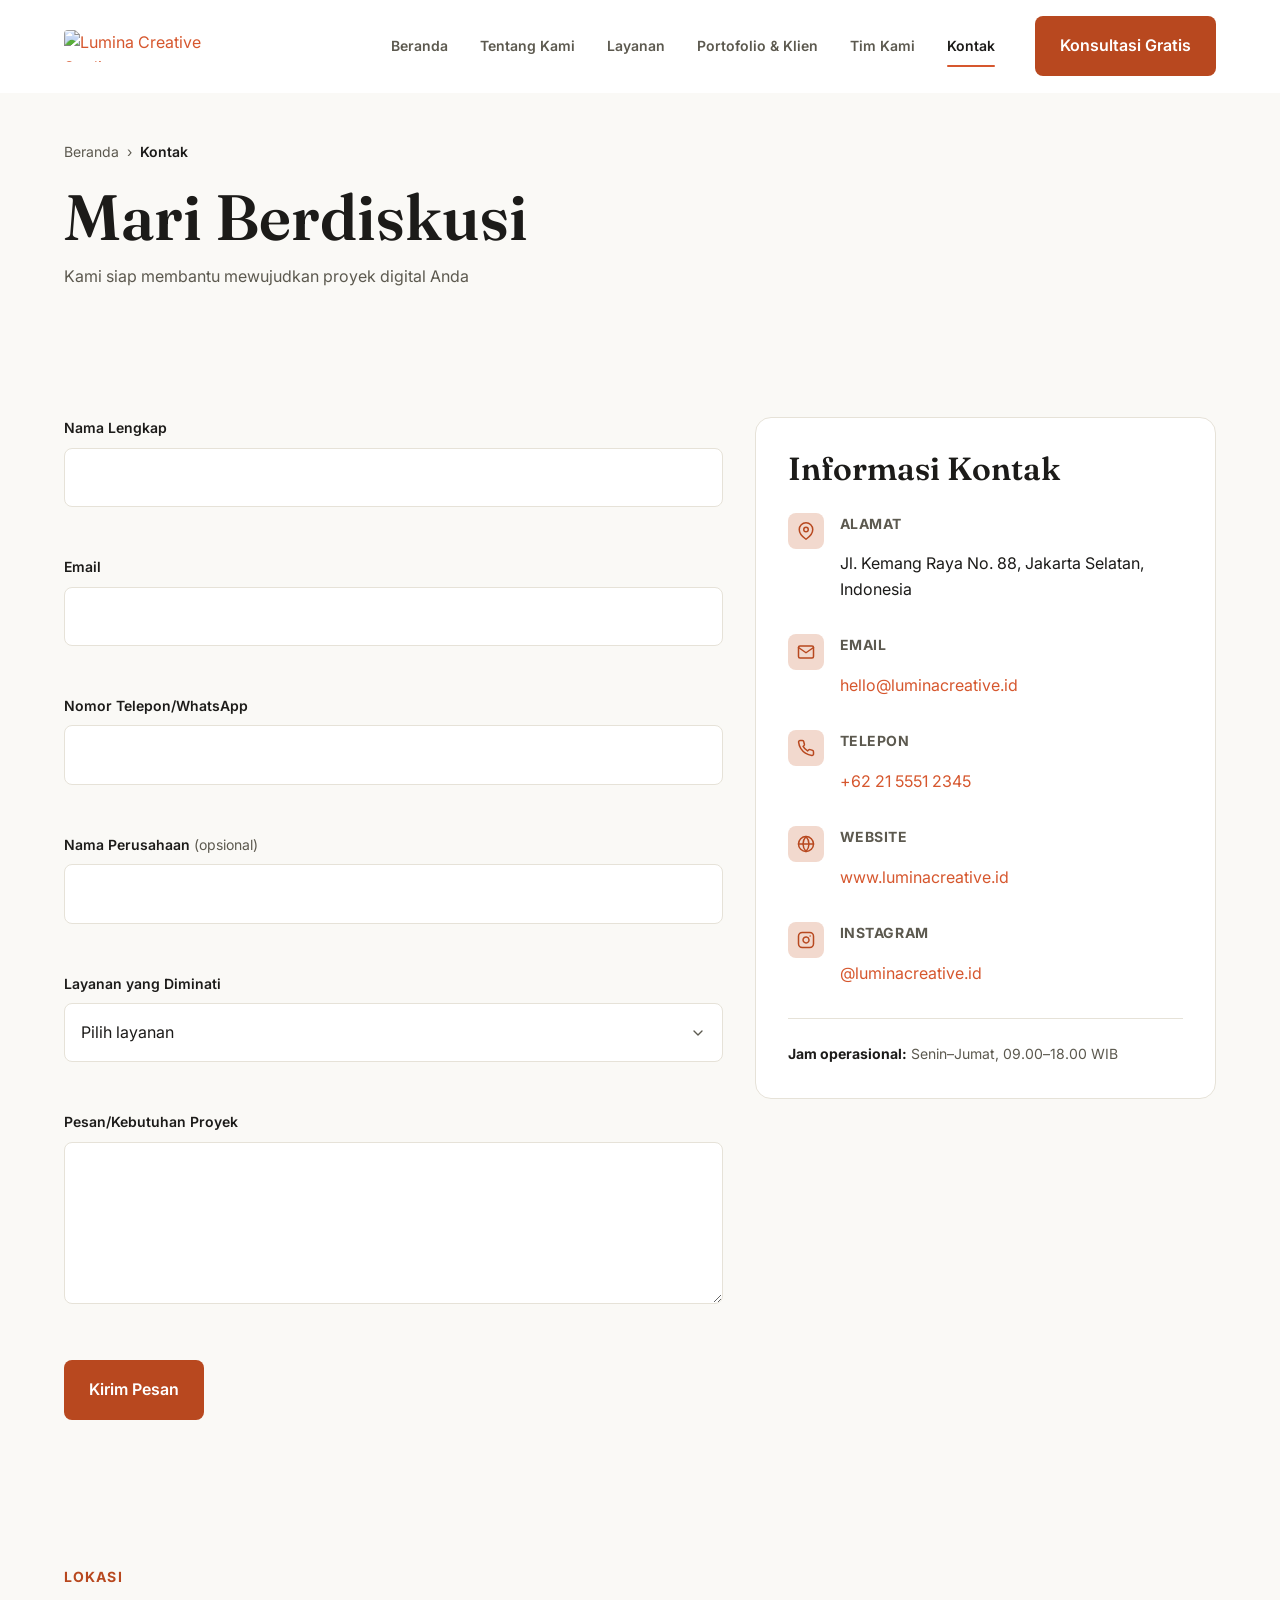
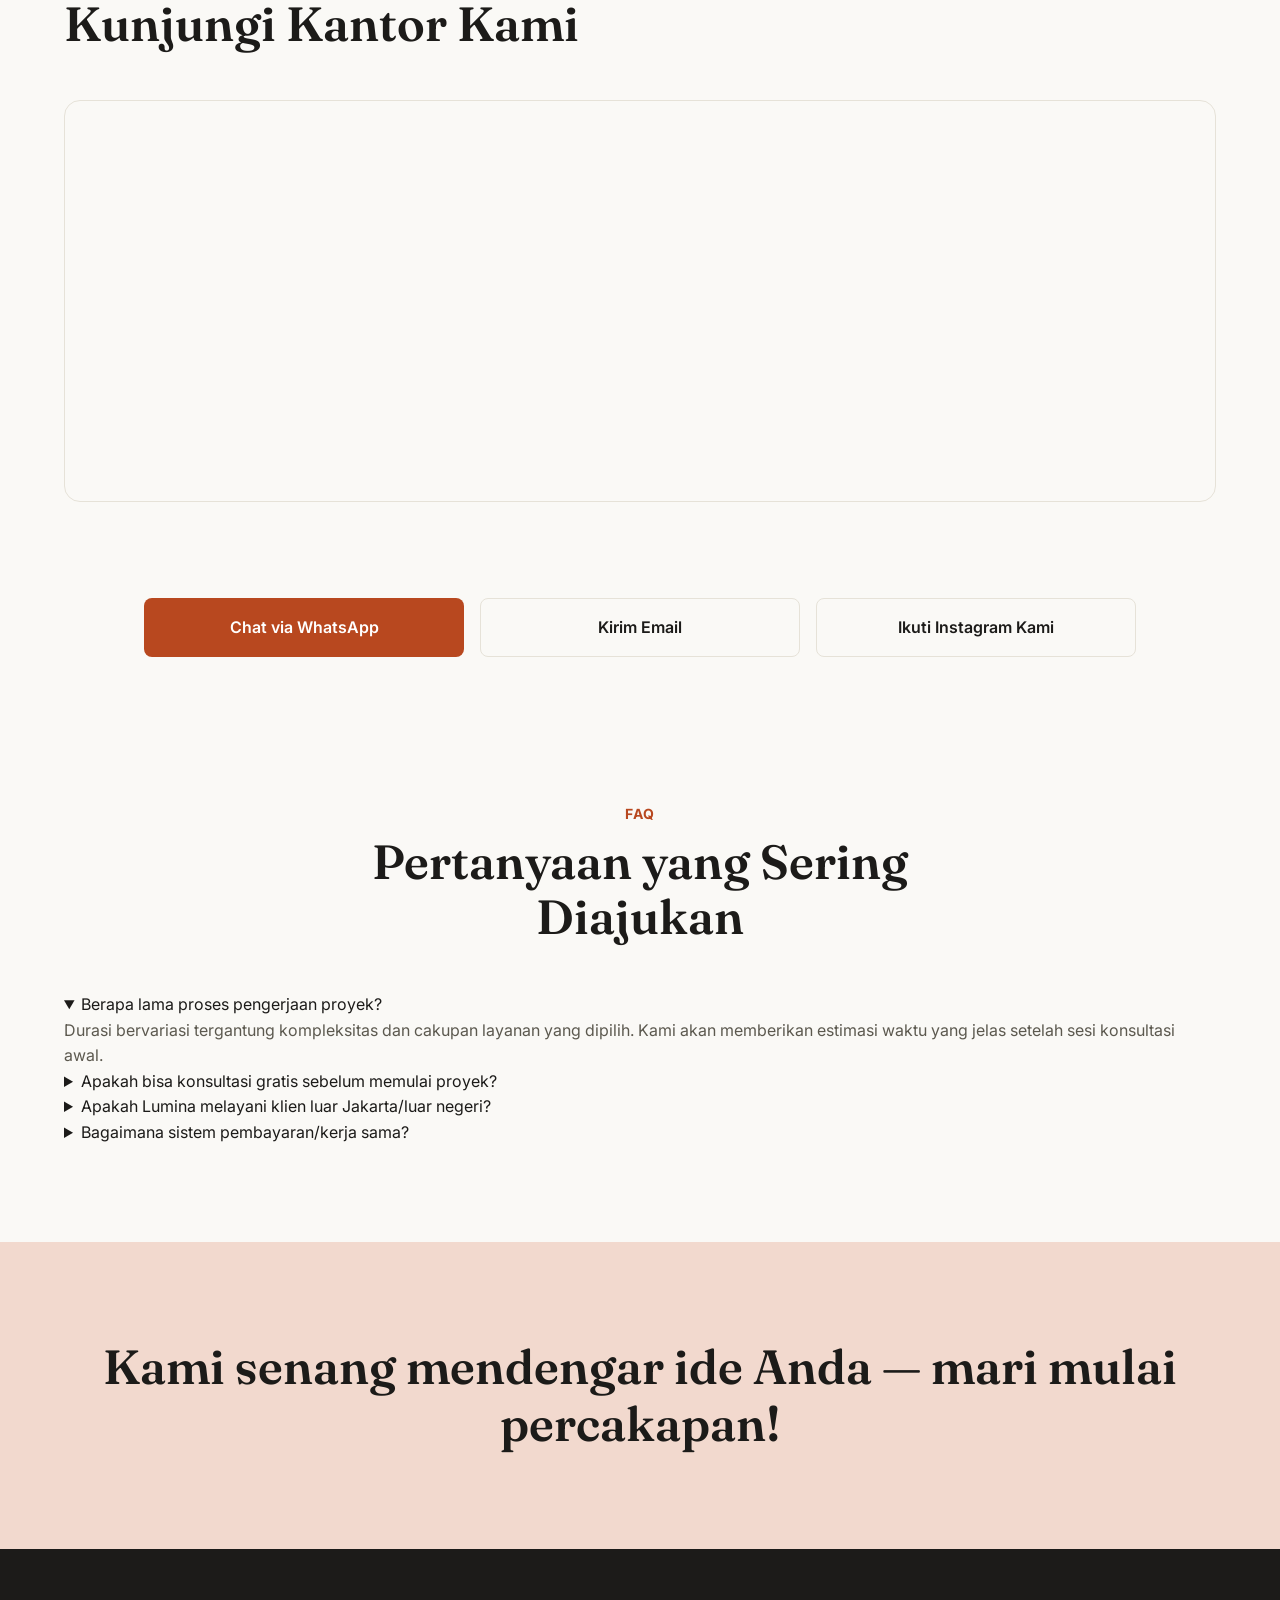
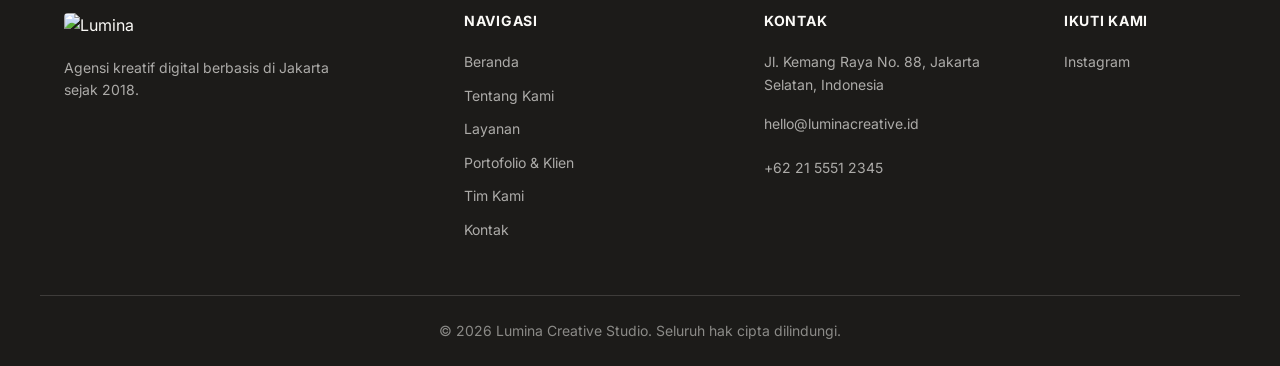
==== commit 90fe8506: "fix: perbaiki responsivitas, aksesibilitas, dan konsistensi visual - Ganti emoji industri di tentang" ====
--- a/kontak.html
+++ b/kontak.html
@@ -18,6 +18,12 @@
     <meta property="og:image" content="assets/images/og-cover.jpg" />
 
     <link rel="icon" href="assets/images/favicon.ico" />
+    <link rel="preconnect" href="https://fonts.googleapis.com" />
+    <link rel="preconnect" href="https://fonts.gstatic.com" crossorigin />
+    <link
+      href="https://fonts.googleapis.com/css2?family=Fraunces:opsz,wght@9..144,400;9..144,600;9..144,700&family=Inter:wght@400;500;600&display=swap"
+      rel="stylesheet"
+    />
     <link rel="stylesheet" href="assets/css/reset.css" />
     <link rel="stylesheet" href="assets/css/variables.css" />
     <link rel="stylesheet" href="assets/css/base.css" />
@@ -523,6 +529,7 @@
             src="assets/images/logo/logo-white.svg"
             alt="Lumina Creative Studio"
             width="140"
+            height="32"
           />
           <p>Agensi kreatif digital berbasis di Jakarta sejak 2018.</p>
         </div>
--- a/assets/css/variables.css
+++ b/assets/css/variables.css
@@ -20,6 +20,16 @@
   --color-accent: #D6572E;        /* aksen terracotta/oranye kreatif */
   --color-accent-soft: #F2D9CE;
   --color-border: #E6E2D8;
+  --color-danger: #C0392B;
+  --color-accent-hover: #B8481F;
+  --color-accent-hover-dark: #9A3D19;
+
+  /* === COLOR — RGB CHANNELS (untuk rgba() dinamis, mis. box-shadow,
+     overlay, teks di atas latar gelap) — sinkron dengan --color-ink dan
+     --color-bg di atas. Jika nilai hex --color-ink/--color-bg berubah,
+     update juga channel RGB berikut agar tetap konsisten. === */
+  --color-ink-rgb: 28, 27, 25;
+  --color-bg-rgb: 250, 249, 246;
 
   /* === TYPOGRAPHY === */
   --font-display: 'Fraunces', serif;
--- a/assets/css/layout.css
+++ b/assets/css/layout.css
@@ -17,11 +17,20 @@
 /* --------------------------------------------------------------------------
    GRID SYSTEM
    12 kolom, gap dari design token --space-4
+
+   CATATAN PENTING: pakai minmax(0, 1fr), BUKAN 1fr polos.
+   Secara default, track grid "1fr" punya batas bawah otomatis = ukuran
+   min-content dari isinya (bukan 0). Jika sebuah card berisi konten yang
+   "enggan menyusut" (judul tanpa spasi, ikon dengan lebar tetap, dsb),
+   grid track akan dipaksa melebar melebihi lebar container yang tersedia
+   -> menyebabkan card/section overflow horizontal dan terpotong di layar
+   sempit. minmax(0, 1fr) mengizinkan track menyusut sampai 0 sehingga
+   konten di dalamnya yang wrap/scroll, bukan grid-nya yang melebar.
    -------------------------------------------------------------------------- */
 .grid {
   display: grid;
   gap: var(--space-4);
-  grid-template-columns: repeat(12, 1fr);
+  grid-template-columns: repeat(12, minmax(0, 1fr));
 }
 
 /* Util minimal untuk span kolom, dibuat manual (bukan dari framework utility) */
--- a/assets/css/components.css
+++ b/assets/css/components.css
@@ -23,7 +23,7 @@
 /* State: navbar berubah style saat discroll (dikendalikan main.js) */
 .navbar--scrolled {
   border-bottom-color: var(--color-border);
-  box-shadow: 0 2px 12px rgba(28, 27, 25, 0.06);
+  box-shadow: 0 2px 12px rgba(var(--color-ink-rgb), 0.06);
 }
 
 .navbar__inner {
@@ -148,7 +148,7 @@
     gap: 0;
     background-color: var(--color-surface);
     border-bottom: 1px solid var(--color-border);
-    box-shadow: 0 8px 16px rgba(28, 27, 25, 0.08);
+    box-shadow: 0 8px 16px rgba(var(--color-ink-rgb), 0.08);
 
     /* Tersembunyi secara default di mobile */
     max-height: 0;
@@ -235,7 +235,7 @@
 }
 
 .footer__brand p {
-  color: rgba(250, 249, 246, 0.65);
+  color: rgba(var(--color-bg-rgb), 0.65);
   font-size: var(--fs-small);
   max-width: 32ch;
 }
@@ -262,7 +262,7 @@
 .footer__contact a,
 .footer__social a {
   display: block;
-  color: rgba(250, 249, 246, 0.65);
+  color: rgba(var(--color-bg-rgb), 0.65);
   text-decoration: none;
   font-size: var(--fs-small);
   padding-block: 0.35rem;
@@ -276,20 +276,20 @@
 }
 
 .footer__contact p {
-  color: rgba(250, 249, 246, 0.65);
+  color: rgba(var(--color-bg-rgb), 0.65);
   font-size: var(--fs-small);
   margin: 0;
   padding-block: 0.35rem;
 }
 
 .footer__bottom {
-  border-top: 1px solid rgba(250, 249, 246, 0.15);
+  border-top: 1px solid rgba(var(--color-bg-rgb), 0.15);
   padding-top: var(--space-3);
 }
 
 .footer__bottom p {
   font-size: var(--fs-small);
-  color: rgba(250, 249, 246, 0.5);
+  color: rgba(var(--color-bg-rgb), 0.5);
   margin: 0;
   text-align: center;
 }
@@ -351,11 +351,14 @@
 }
 
 .btn--primary {
-  background-color: var(--color-accent);
-  color: #fff;
+  /* Aksesibilitas: --color-accent murni vs teks putih hanya 3.99:1 (gagal
+     WCAG AA 4.5:1 untuk teks normal). --color-accent-hover dipakai sebagai
+     warna default agar kontras teks putih lolos AA (5.27:1). */
+  background-color: var(--color-accent-hover);
+  color: var(--color-surface);
 }
 .btn--primary:hover {
-  background-color: #b8481f;
+  background-color: var(--color-accent-hover-dark);
   transform: translateY(-2px);
 }
 
@@ -372,10 +375,10 @@
 .btn--secondary-inverse {
   background-color: transparent;
   color: var(--color-bg);
-  border-color: rgba(250, 249, 246, 0.3);
+  border-color: rgba(var(--color-bg-rgb), 0.3);
 }
 .btn--secondary-inverse:hover {
-  background-color: rgba(250, 249, 246, 0.08);
+  background-color: rgba(var(--color-bg-rgb), 0.08);
 }
 
 /* ==========================================================================
@@ -399,7 +402,7 @@
   font-weight: 700;
   text-transform: uppercase;
   letter-spacing: 0.08em;
-  color: var(--color-accent);
+  color: var(--color-accent-hover);
   margin-bottom: var(--space-1);
 }
 
@@ -436,7 +439,7 @@
 
 .card:hover {
   transform: translateY(-4px);
-  box-shadow: 0 12px 24px rgba(28, 27, 25, 0.08);
+  box-shadow: 0 12px 24px rgba(var(--color-ink-rgb), 0.08);
   border-color: var(--color-border);
 }
 
@@ -448,7 +451,7 @@
   height: 48px;
   border-radius: var(--radius-md);
   background-color: var(--color-accent-soft);
-  color: var(--color-accent);
+  color: var(--color-accent-hover);
   margin-bottom: var(--space-2);
 }
 
@@ -485,7 +488,7 @@
 }
 
 .card__link:hover {
-  color: var(--color-accent);
+  color: var(--color-accent-hover);
 }
 
 /* ==========================================================================
@@ -512,7 +515,7 @@
 }
 
 .breadcrumb a:hover {
-  color: var(--color-accent);
+  color: var(--color-accent-hover);
 }
 
 .breadcrumb [aria-current="page"] {
@@ -582,6 +585,7 @@
   font-weight: 600;
   color: var(--color-ink);
   line-height: 1;
+  white-space: nowrap;
 }
 
 .stat-counter__label {
@@ -600,12 +604,12 @@
 }
 
 .stat-counter--inverse .stat-counter__label {
-  color: rgba(250, 249, 246, 0.65);
+  color: rgba(var(--color-bg-rgb), 0.65);
 }
 
 /* Sub-modifier: angka pakai warna aksen (dipakai di Trust Bar Beranda) */
 .stat-counter--inverse.stat-counter--accent .stat-counter__number {
-  color: var(--color-accent);
+  color: var(--color-accent-hover);
 }
 
 /* ==========================================================================
@@ -663,129 +667,6 @@
 }
 
 /* ==========================================================================
-   11. ACCORDION
-   Dipakai di Layanan (Daftar Layanan, versi mobile & referensi desktop)
-   dan Kontak (FAQ Singkat). Berbasis elemen native <details>/<summary>.
-   ========================================================================== */
-.accordion {
-  display: flex;
-  flex-direction: column;
-  gap: var(--space-2);
-}
-
-.accordion__item {
-  background-color: var(--color-surface);
-  border: 1px solid var(--color-border);
-  border-radius: var(--radius-md);
-  overflow: hidden;
-  transition: border-color var(--duration-base) var(--ease),
-              box-shadow var(--duration-base) var(--ease);
-}
-
-.accordion__item[open] {
-  border-color: var(--color-accent);
-  box-shadow: 0 8px 20px rgba(28, 27, 25, 0.06);
-}
-
-.accordion__trigger {
-  display: flex;
-  align-items: center;
-  gap: var(--space-2);
-  list-style: none;
-  cursor: pointer;
-  padding: var(--space-3) var(--space-4);
-  font-family: var(--font-body);
-  color: var(--color-ink);
-}
-
-.accordion__trigger::-webkit-details-marker {
-  display: none;
-}
-
-/* Chevron custom via pseudo-element, memutar saat item terbuka */
-.accordion__trigger::after {
-  content: "";
-  flex-shrink: 0;
-  margin-left: auto;
-  width: 20px;
-  height: 20px;
-  background-image: url("data:image/svg+xml,%3Csvg xmlns='http://www.w3.org/2000/svg' width='24' height='24' viewBox='0 0 24 24' fill='none' stroke='%235C594F' stroke-width='2' stroke-linecap='round' stroke-linejoin='round'%3E%3Cpolyline points='6 9 12 15 18 9'%3E%3C/polyline%3E%3C/svg%3E");
-  background-repeat: no-repeat;
-  background-position: center;
-  background-size: contain;
-  transition: transform var(--duration-base) var(--ease);
-}
-
-.accordion__item[open] .accordion__trigger::after {
-  transform: rotate(180deg);
-}
-
-/* Ikon opsional di sisi kiri trigger (dipakai di Layanan, tidak di FAQ) */
-.accordion__icon {
-  display: inline-flex;
-  align-items: center;
-  justify-content: center;
-  flex-shrink: 0;
-  width: 36px;
-  height: 36px;
-  border-radius: var(--radius-sm);
-  background-color: var(--color-accent-soft);
-  color: var(--color-accent);
-}
-
-.accordion__icon svg {
-  width: 20px;
-  height: 20px;
-}
-
-.accordion__title-group {
-  display: flex;
-  flex-direction: column;
-  gap: 0.15rem;
-}
-
-.accordion__title {
-  font-family: var(--font-body);
-  font-weight: 600;
-  font-size: var(--fs-body);
-  color: var(--color-ink);
-  line-height: 1.4;
-}
-
-/* Deskripsi opsional di bawah judul (dipakai di Layanan, tidak di FAQ) */
-.accordion__desc {
-  font-family: var(--font-body);
-  font-weight: 400;
-  font-size: var(--fs-small);
-  color: var(--color-ink-muted);
-}
-
-.accordion__content {
-  padding: 0 var(--space-4) var(--space-3) var(--space-4);
-  font-family: var(--font-body);
-  color: var(--color-ink-muted);
-  line-height: 1.6;
-}
-
-.accordion__content p {
-  margin: 0;
-}
-
-.accordion__label {
-  font-family: var(--font-body);
-  font-size: var(--fs-small);
-  font-weight: 700;
-  text-transform: uppercase;
-  letter-spacing: 0.04em;
-  color: var(--color-ink);
-  margin-bottom: var(--space-1);
-}
-
-.accordion__list {
-  padding-left: var(--space-3);
-}
-
-/* ==========================================================================
    10. SCROLL-REVEAL STATE
    Dipakai oleh animations.js (IntersectionObserver) di halaman yang
    men-load animations.js: Beranda, Tentang Kami, Portofolio & Klien.
--- a/assets/css/pages/contact.css
+++ b/assets/css/pages/contact.css
@@ -71,14 +71,14 @@
 /* State error — class ditambahkan/dikendalikan via form-validation.js
    pada .form-field yang gagal validasi (opsional, disiapkan sebagai hook) */
 .form-field.is-invalid {
-  border-color: #c0392b;
+  border-color: var(--color-danger);
 }
 
 .form-error {
   display: block;
   min-height: 1.2em;
   font-size: var(--fs-small);
-  color: #c0392b;
+  color: var(--color-danger);
 }
 
 .contact-form__submit {
@@ -133,7 +133,7 @@
   height: 36px;
   border-radius: var(--radius-md);
   background-color: var(--color-accent-soft);
-  color: var(--color-accent);
+  color: var(--color-accent-hover);
 }
 
 .contact-info__icon svg {
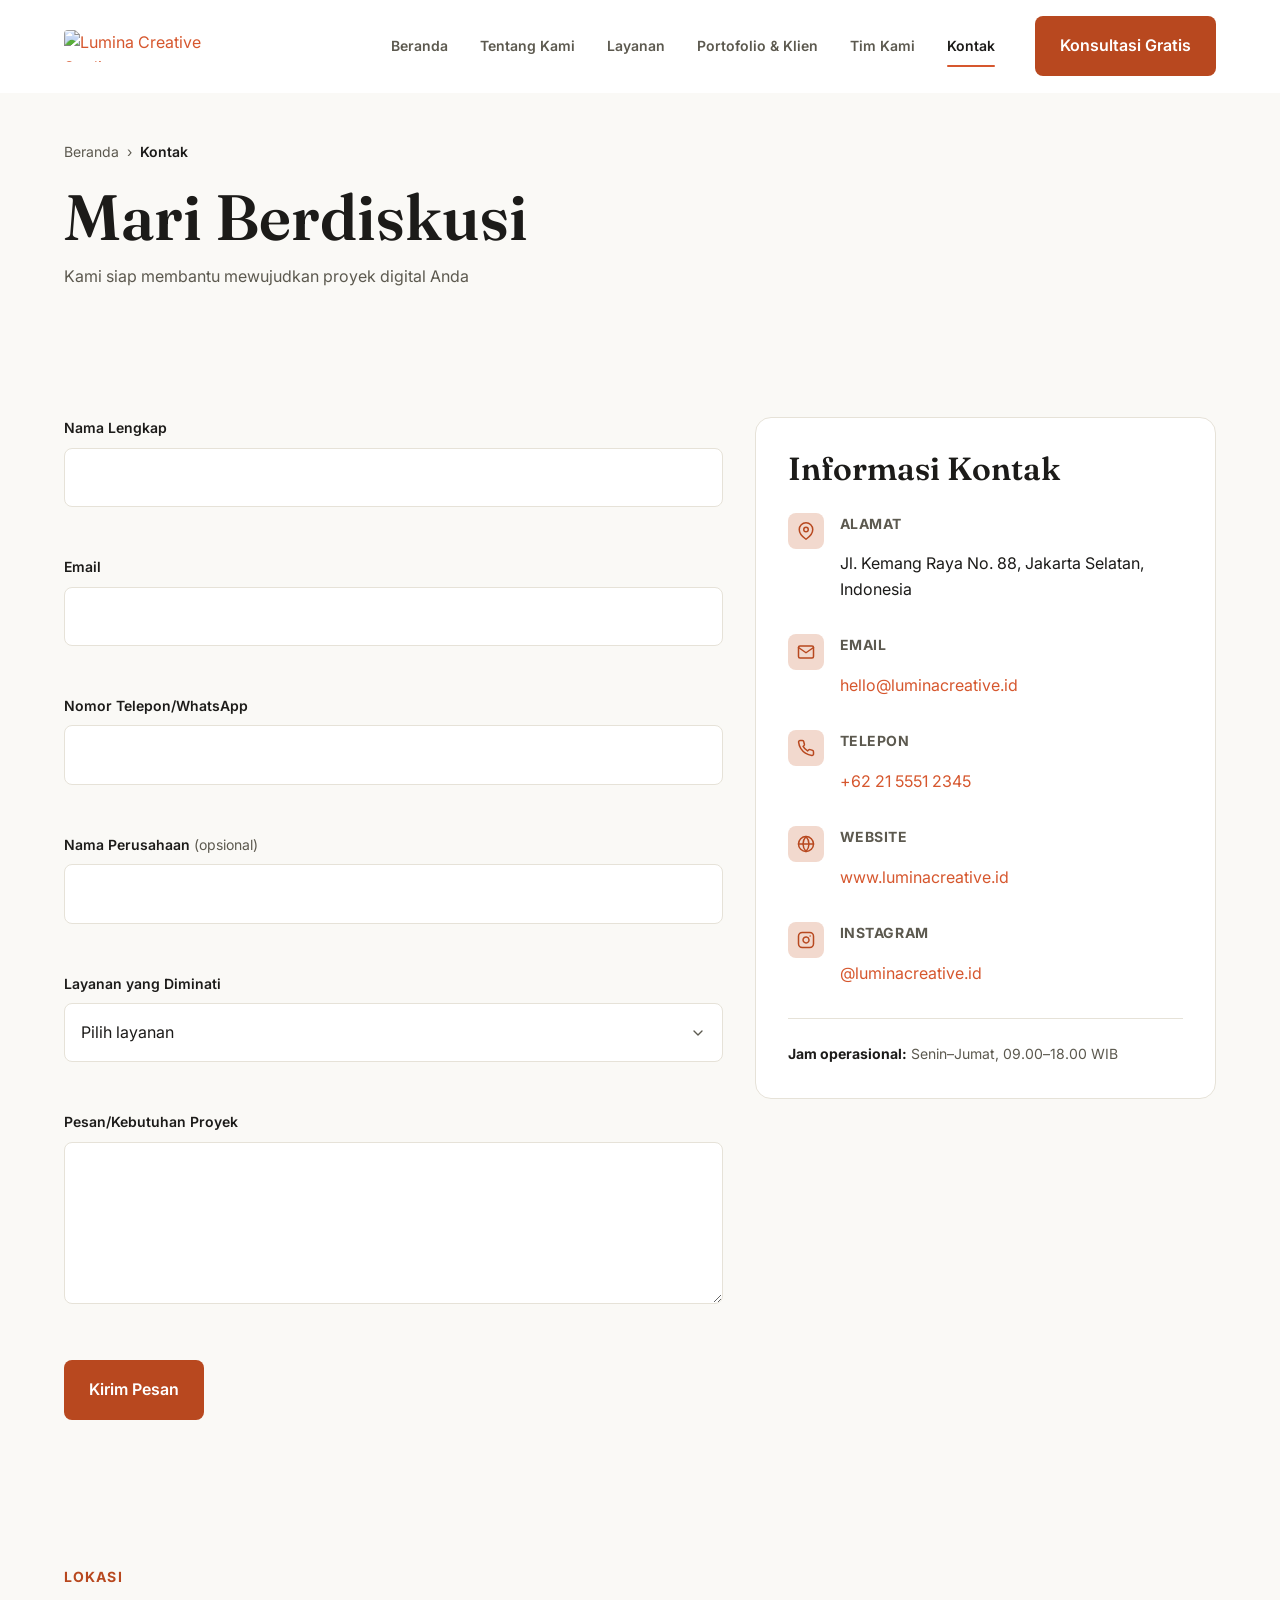
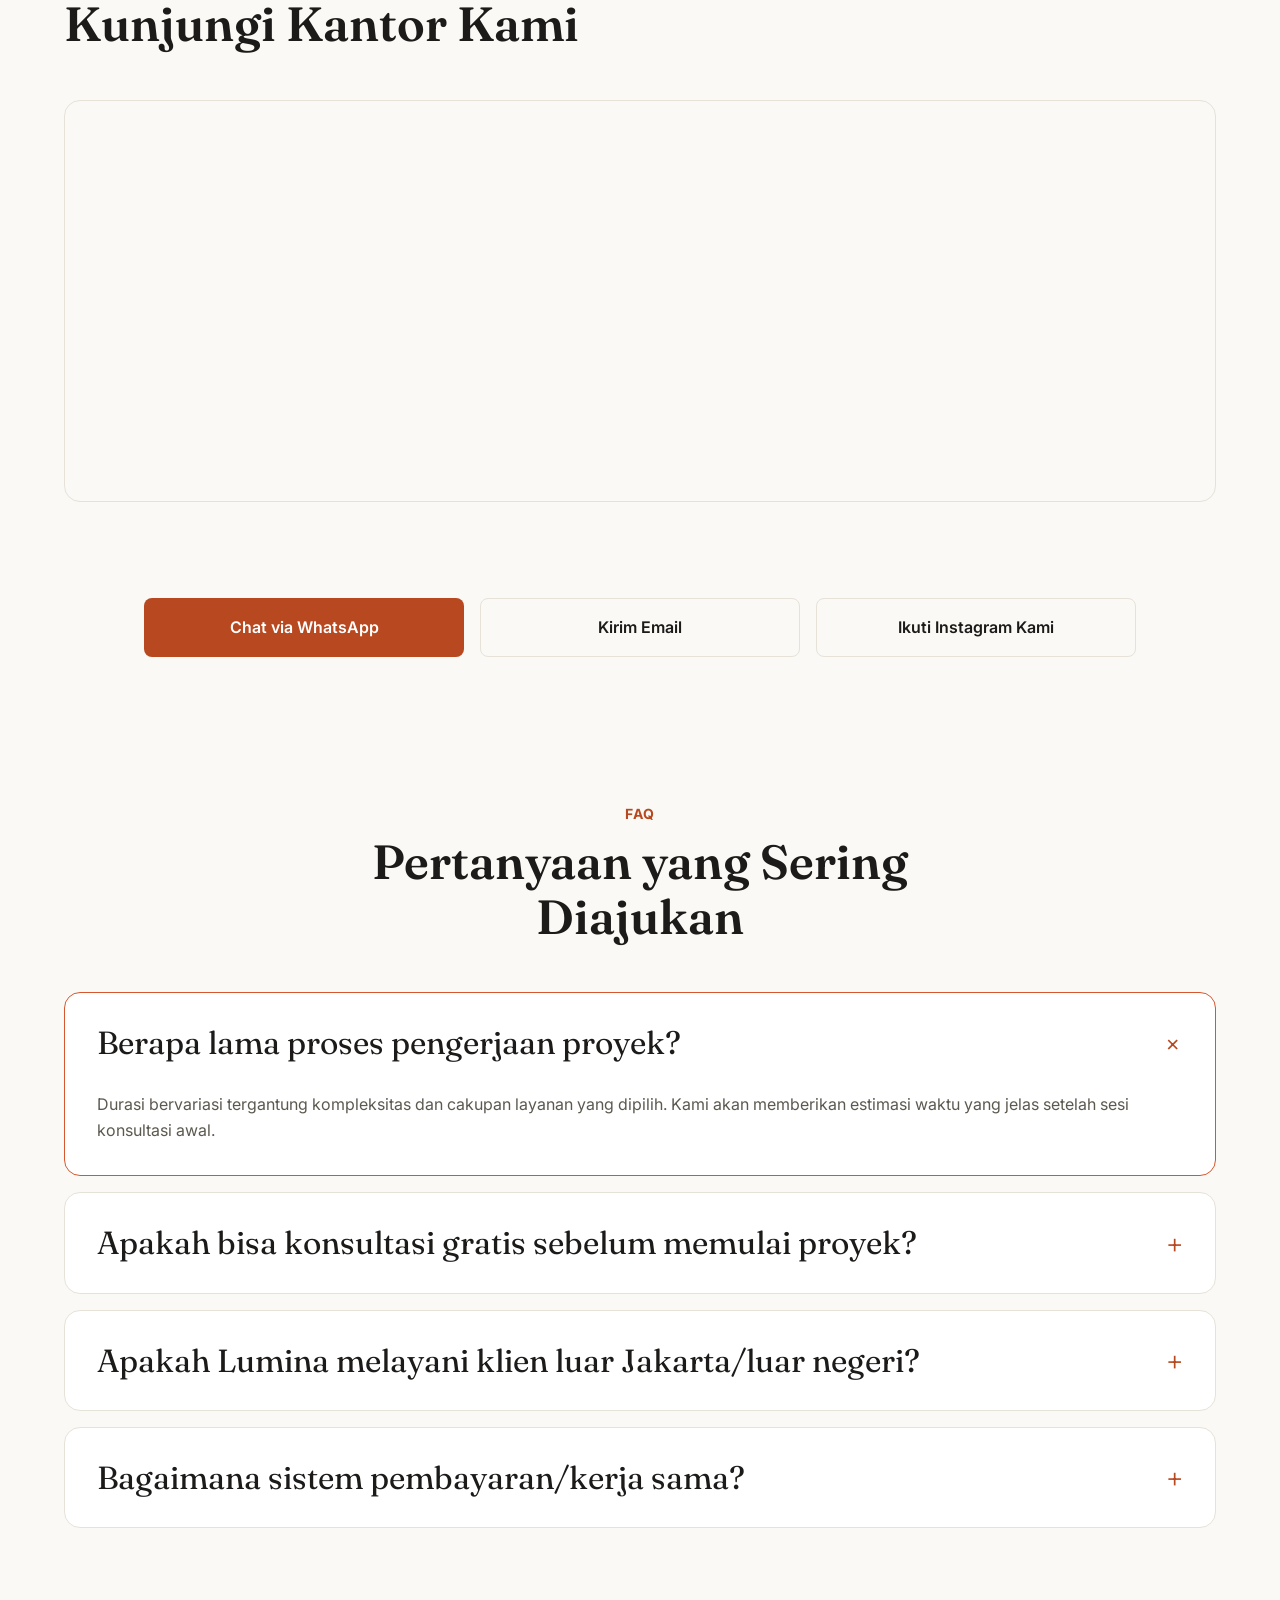
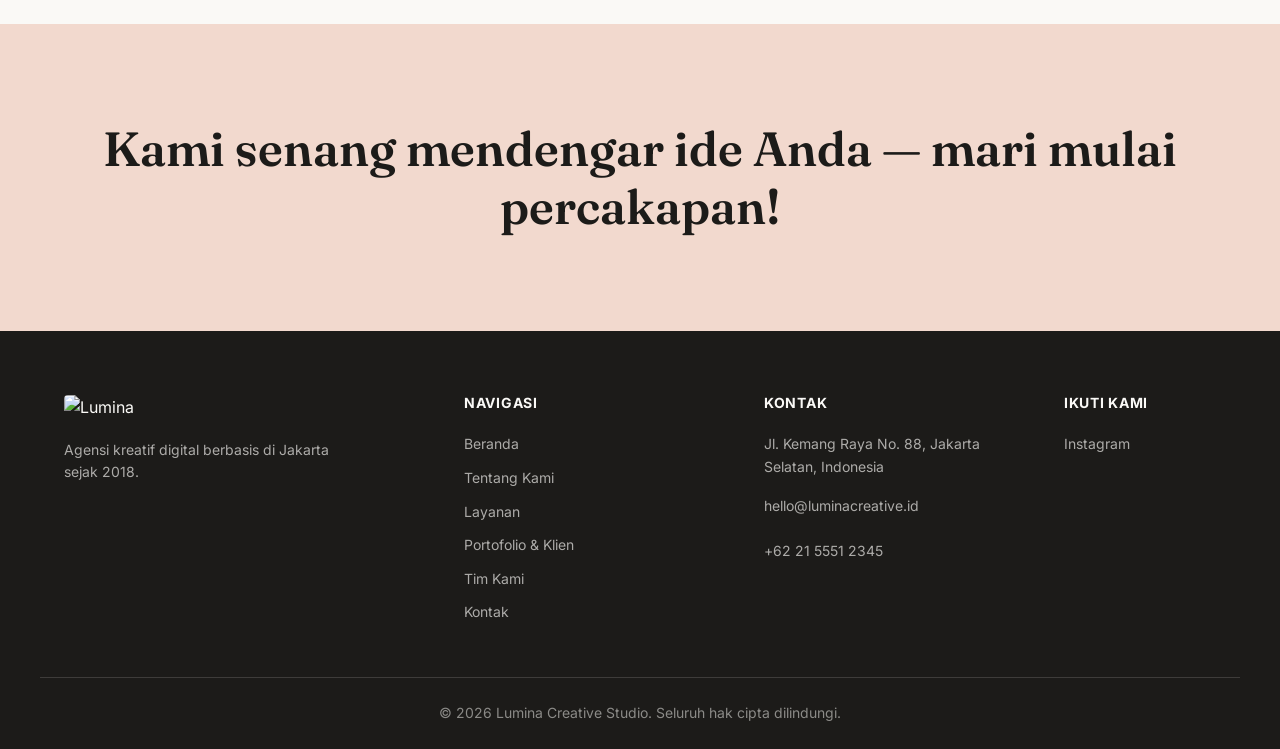
==== commit 4b53c0f3: "fix(kontak): perbaiki FAQ accordion yang tampil polos tanpa style - Pindahkan base style .accordion " ====
--- a/kontak.html
+++ b/kontak.html
@@ -436,7 +436,7 @@
           </div>
 
           <div class="accordion">
-            <details class="accordion__item" open>
+            <details class="accordion__item accordion--flat" open>
               <summary class="accordion__trigger">
                 <span class="accordion__title-group">
                   <span class="accordion__title"
@@ -453,7 +453,7 @@
               </div>
             </details>
 
-            <details class="accordion__item">
+            <details class="accordion__item accordion--flat">
               <summary class="accordion__trigger">
                 <span class="accordion__title-group">
                   <span class="accordion__title"
@@ -469,7 +469,7 @@
               </div>
             </details>
 
-            <details class="accordion__item">
+            <details class="accordion__item accordion--flat">
               <summary class="accordion__trigger">
                 <span class="accordion__title-group">
                   <span class="accordion__title"
@@ -487,7 +487,7 @@
               </div>
             </details>
 
-            <details class="accordion__item">
+            <details class="accordion__item accordion--flat">
               <summary class="accordion__trigger">
                 <span class="accordion__title-group">
                   <span class="accordion__title"
--- a/assets/css/components.css
+++ b/assets/css/components.css
@@ -16,8 +16,8 @@
   background-color: var(--color-surface);
   border-bottom: 1px solid transparent;
   transition: background-color var(--duration-base) var(--ease),
-              border-color var(--duration-base) var(--ease),
-              box-shadow var(--duration-base) var(--ease);
+    border-color var(--duration-base) var(--ease),
+    box-shadow var(--duration-base) var(--ease);
 }
 
 /* State: navbar berubah style saat discroll (dikendalikan main.js) */
@@ -71,16 +71,18 @@
   background-color: var(--color-ink);
   border-radius: 2px;
   transition: transform var(--duration-base) var(--ease),
-              opacity var(--duration-base) var(--ease);
+    opacity var(--duration-base) var(--ease);
 }
 
 /* Animasi hamburger → X saat menu terbuka */
 .navbar__toggle[aria-expanded="true"] span:nth-child(1) {
   transform: translateY(7px) rotate(45deg);
 }
+
 .navbar__toggle[aria-expanded="true"] span:nth-child(2) {
   opacity: 0;
 }
+
 .navbar__toggle[aria-expanded="true"] span:nth-child(3) {
   transform: translateY(-7px) rotate(-45deg);
 }
@@ -156,8 +158,8 @@
     opacity: 0;
     visibility: hidden;
     transition: max-height var(--duration-base) var(--ease),
-                opacity var(--duration-base) var(--ease),
-                visibility var(--duration-base) var(--ease);
+      opacity var(--duration-base) var(--ease),
+      visibility var(--duration-base) var(--ease);
   }
 
   /* Class ditambahkan via JS (main.js) saat toggle diklik */
@@ -298,6 +300,7 @@
    Footer — Responsif
    -------------------------------------------------------------------------- */
 @media (min-width: 600px) {
+
   .footer__links,
   .footer__contact,
   .footer__social {
@@ -342,7 +345,7 @@
   border: 1px solid transparent;
   cursor: pointer;
   transition: background-color var(--duration-base) var(--ease),
-              transform var(--duration-fast) var(--ease);
+    transform var(--duration-fast) var(--ease);
 }
 
 .btn:focus-visible {
@@ -357,6 +360,7 @@
   background-color: var(--color-accent-hover);
   color: var(--color-surface);
 }
+
 .btn--primary:hover {
   background-color: var(--color-accent-hover-dark);
   transform: translateY(-2px);
@@ -367,6 +371,7 @@
   color: var(--color-ink);
   border-color: var(--color-border);
 }
+
 .btn--secondary:hover {
   background-color: var(--color-surface);
 }
@@ -377,6 +382,7 @@
   color: var(--color-bg);
   border-color: rgba(var(--color-bg-rgb), 0.3);
 }
+
 .btn--secondary-inverse:hover {
   background-color: rgba(var(--color-bg-rgb), 0.08);
 }
@@ -433,8 +439,8 @@
   border-radius: var(--radius-lg);
   padding: var(--space-4);
   transition: transform var(--duration-base) var(--ease),
-              box-shadow var(--duration-base) var(--ease),
-              border-color var(--duration-base) var(--ease);
+    box-shadow var(--duration-base) var(--ease),
+    border-color var(--duration-base) var(--ease);
 }
 
 .card:hover {
@@ -667,7 +673,159 @@
 }
 
 /* ==========================================================================
-   10. SCROLL-REVEAL STATE
+   10. ACCORDION
+   Dipakai di halaman Layanan (daftar 6 layanan) dan Kontak (FAQ).
+   Base style shared di sini; override tampilan khusus per-halaman
+   (mis. grid 2-kolom desktop untuk Layanan) tetap di pages/services.css.
+
+   CATATAN IMPLEMENTASI: pakai native HTML5 <details>/<summary>, bukan
+   custom JS — perilaku buka/tutup sepenuhnya ditangani browser secara
+   native, tidak butuh file JS accordion terpisah.
+   ========================================================================== */
+.accordion {
+  display: flex;
+  flex-direction: column;
+  gap: var(--space-2);
+}
+
+.accordion__item {
+  background-color: var(--color-surface);
+  border: 1px solid var(--color-border);
+  border-radius: var(--radius-lg);
+  overflow: hidden;
+}
+
+.accordion__item[open] {
+  border-color: var(--color-accent);
+}
+
+.accordion__trigger {
+  display: flex;
+  align-items: center;
+  gap: var(--space-3);
+  padding: var(--space-3) var(--space-4);
+  cursor: pointer;
+  list-style: none;
+  font-family: var(--font-body);
+}
+
+.accordion__trigger::-webkit-details-marker {
+  display: none;
+}
+
+.accordion__trigger::marker {
+  content: "";
+}
+
+.accordion__trigger::after {
+  content: "+";
+  margin-left: auto;
+  font-family: var(--font-body);
+  font-weight: 300;
+  font-size: 1.75rem;
+  line-height: 1;
+  color: var(--color-accent-hover);
+  flex-shrink: 0;
+  transition: transform var(--duration-base) var(--ease);
+}
+
+.accordion__item[open] .accordion__trigger::after {
+  transform: rotate(45deg);
+}
+
+.accordion__icon {
+  display: inline-flex;
+  align-items: center;
+  justify-content: center;
+  width: 40px;
+  height: 40px;
+  flex-shrink: 0;
+  color: var(--color-accent-hover);
+}
+
+.accordion__icon svg {
+  width: 24px;
+  height: 24px;
+}
+
+.accordion__title-group {
+  display: flex;
+  flex-direction: column;
+  gap: 0.15rem;
+}
+
+.accordion__title {
+  font-family: var(--font-display);
+  font-size: var(--fs-h3);
+  color: var(--color-ink);
+}
+
+.accordion__desc {
+  font-family: var(--font-body);
+  font-size: var(--fs-small);
+  color: var(--color-ink-muted);
+}
+
+.accordion__content {
+  padding: 0 var(--space-4) var(--space-4) calc(var(--space-4) + var(--space-3) + 40px);
+}
+
+.accordion__content p {
+  color: var(--color-ink-muted);
+}
+
+.accordion__label {
+  font-family: var(--font-body);
+  font-weight: 700;
+  font-size: var(--fs-small);
+  text-transform: uppercase;
+  letter-spacing: 0.04em;
+  color: var(--color-ink);
+  margin-bottom: var(--space-1);
+}
+
+.accordion__list {
+  list-style: none;
+  padding-left: 0;
+  display: flex;
+  flex-direction: column;
+  gap: var(--space-1);
+}
+
+.accordion__list li {
+  position: relative;
+  padding-left: var(--space-3);
+  color: var(--color-ink-muted);
+}
+
+.accordion__list li::before {
+  content: "•";
+  position: absolute;
+  left: 0;
+  color: var(--color-accent-hover);
+}
+
+.accordion__list li+li {
+  margin-top: 0;
+}
+
+/* Item tanpa .accordion__icon (mis. FAQ Kontak) ditandai dengan class
+   modifier .accordion--flat pada elemen <details>, agar tidak butuh
+   indentasi konten sebesar item dengan ikon (Layanan). Pakai class
+   eksplisit di HTML, bukan :has(), supaya kompatibel di browser lama
+   sekalipun (:has() gagal total/all-or-nothing jika tidak didukung). */
+.accordion__item.accordion--flat .accordion__content {
+  padding-left: var(--space-4);
+}
+
+@media (max-width: 599px) {
+  .accordion__content {
+    padding-left: var(--space-4);
+  }
+}
+
+/* ==========================================================================
+   11. SCROLL-REVEAL STATE
    Dipakai oleh animations.js (IntersectionObserver) di halaman yang
    men-load animations.js: Beranda, Tentang Kami, Portofolio & Klien.
    ========================================================================== */
@@ -675,7 +833,7 @@
   opacity: 0;
   transform: translateY(24px);
   transition: opacity var(--duration-base) var(--ease),
-              transform var(--duration-base) var(--ease);
+    transform var(--duration-base) var(--ease);
 }
 
 [data-reveal].is-visible {
@@ -688,5 +846,6 @@
     opacity: 1;
     transform: none;
     transition: none;
+
   }
 }
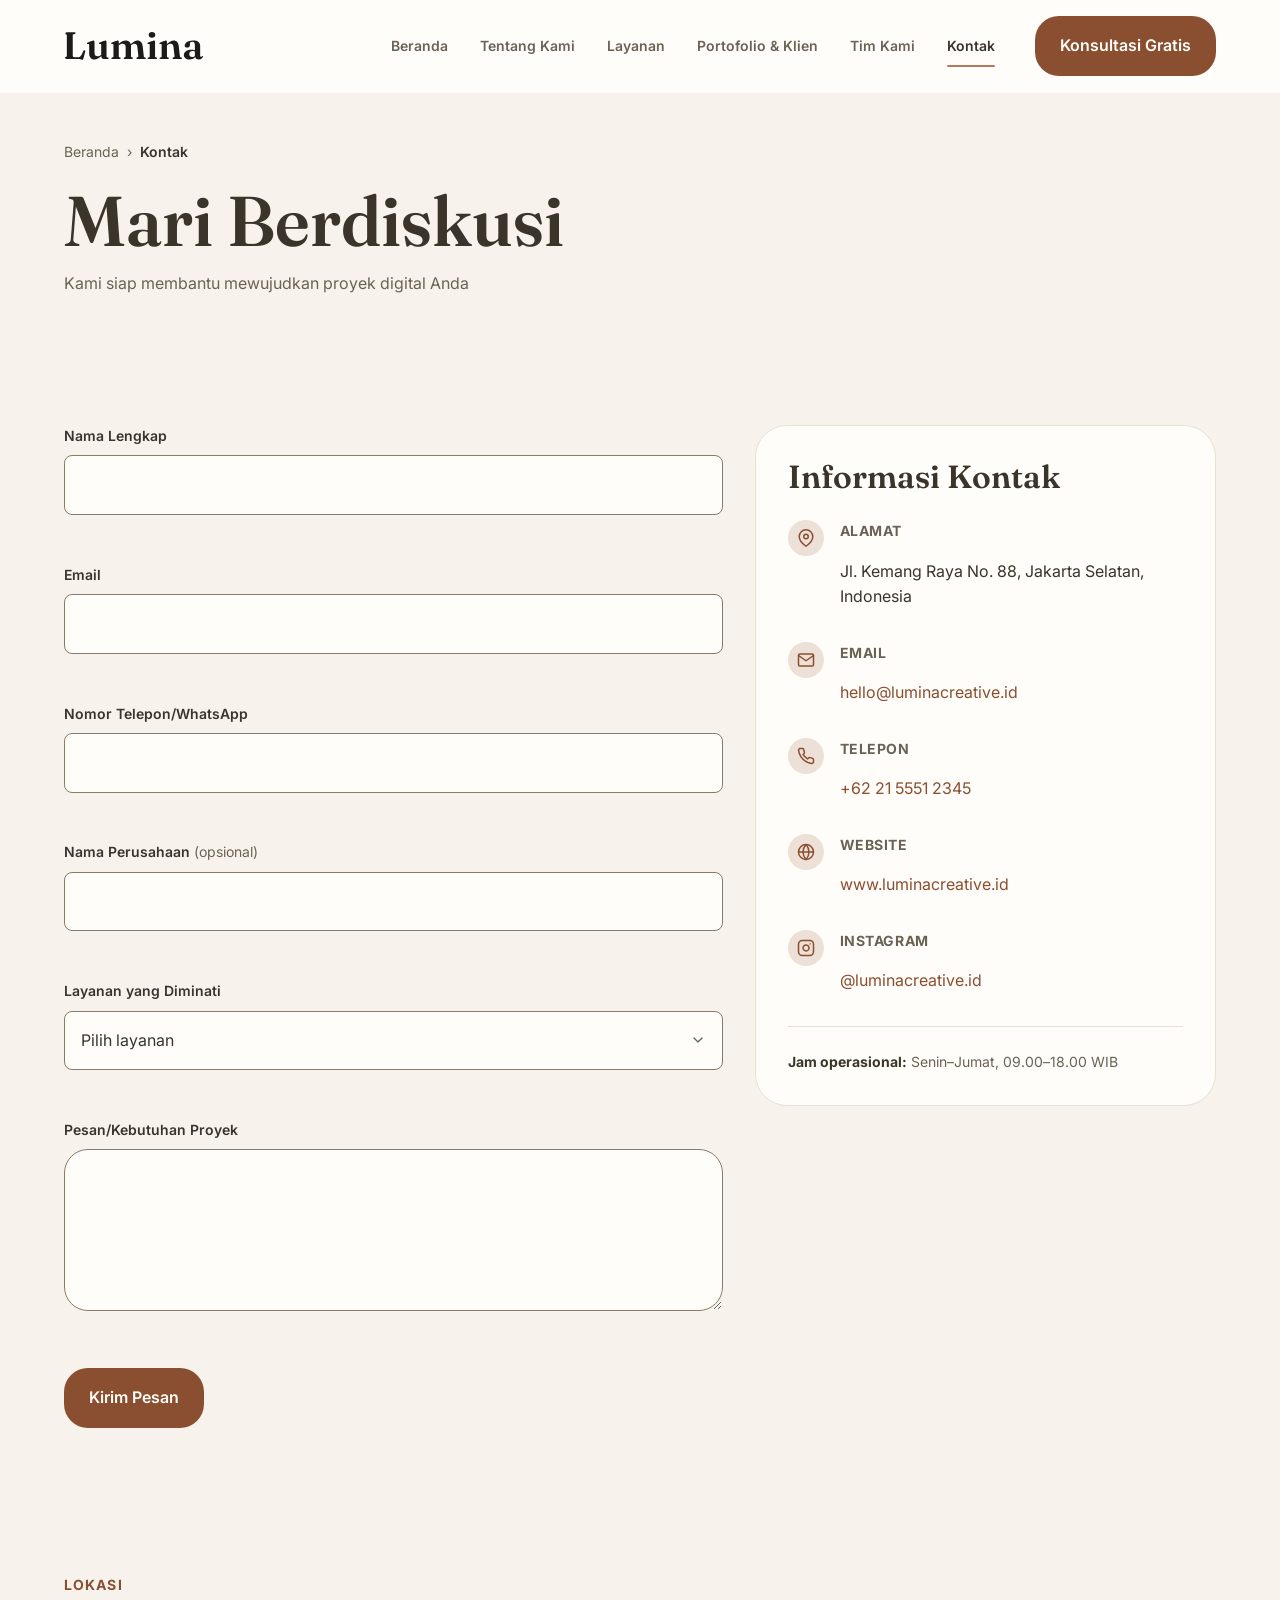
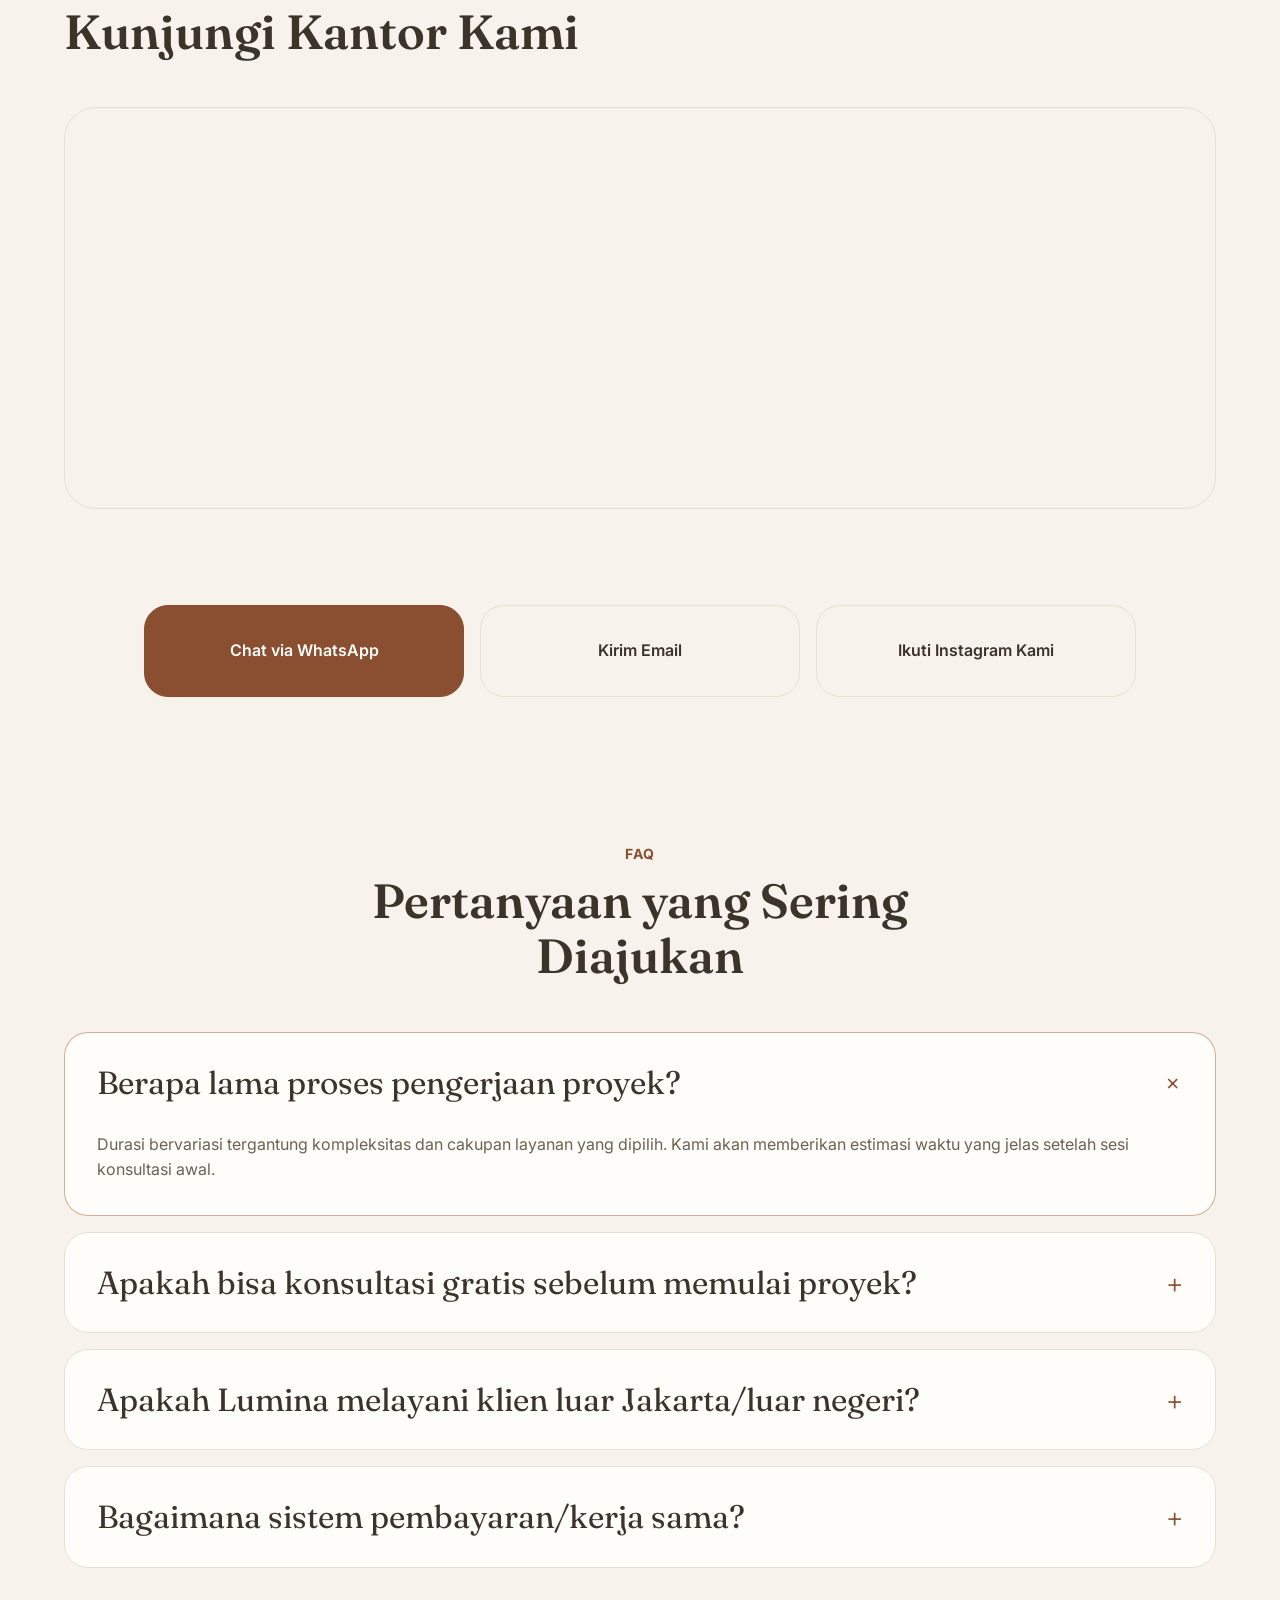
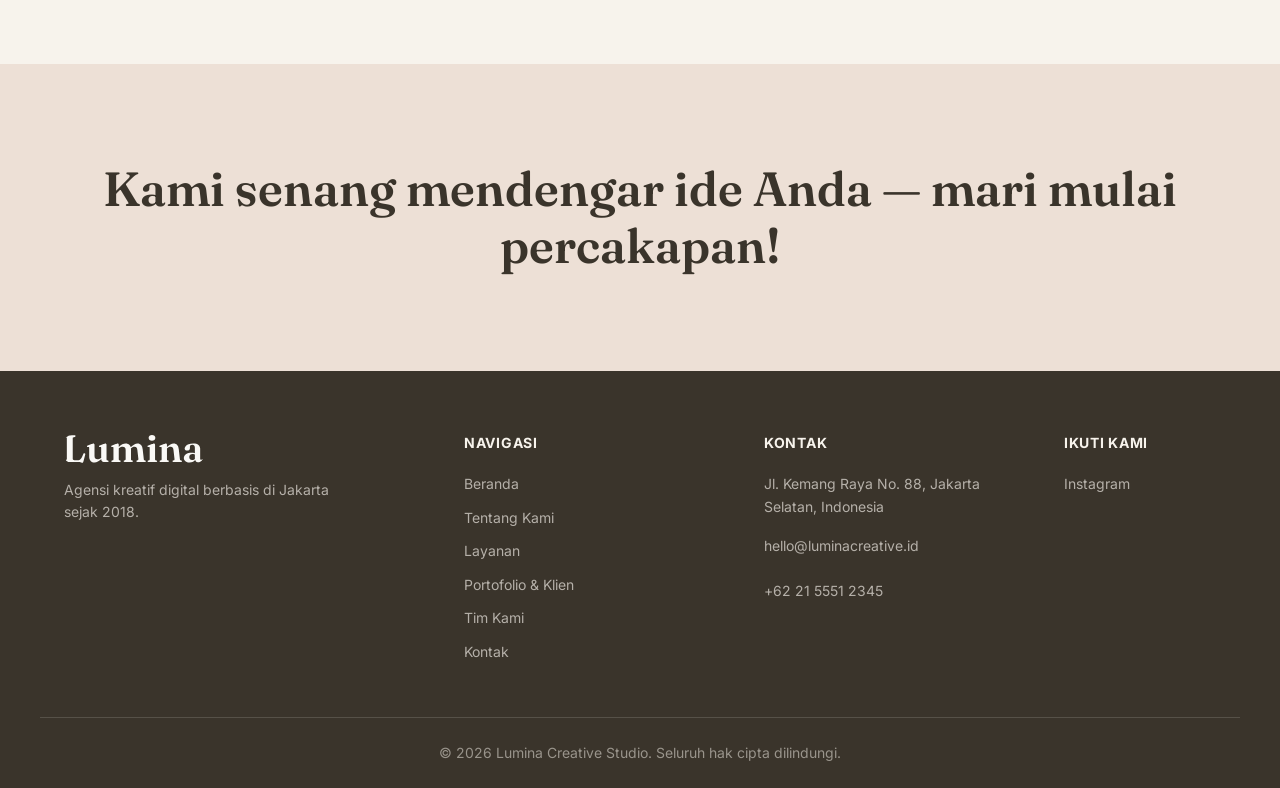
==== commit 8fa01f7e: "redesign: implementasi tema "Minimalist Modern Curved" di seluruh situs Redesign visual menyeluruh b" ====
--- a/kontak.html
+++ b/kontak.html
@@ -18,6 +18,7 @@
     <meta property="og:image" content="assets/images/og-cover.jpg" />
 
     <link rel="icon" href="assets/images/favicon.ico" />
+    <link rel="apple-touch-icon" href="assets/images/favicon-180.png" />
     <link rel="preconnect" href="https://fonts.googleapis.com" />
     <link rel="preconnect" href="https://fonts.gstatic.com" crossorigin />
     <link
@@ -401,7 +402,7 @@
               href="https://wa.me/622155512345?text=Halo%20Lumina%2C%20saya%20ingin%20bertanya"
               target="_blank"
               rel="noopener"
-              class="btn btn--primary quick-actions__btn"
+              class="btn btn--primary quick-actions__btn quick-actions__btn--whatsapp"
             >
               Chat via WhatsApp
             </a>
--- a/assets/css/variables.css
+++ b/assets/css/variables.css
@@ -1,65 +1,79 @@
-/* ==========================================================================
-   VARIABLES.CSS
-   Design Tokens — Lumina Creative Studio
-   Sumber: 07-spesifikasi-teknis.md, bagian 2.3 (Design Tokens)
-   Semua nilai desain terpusat di sini sebagai CSS Custom Properties,
-   supaya tidak ada magic number tersebar di file lain.
-
-   Catatan: nilai warna di bawah adalah usulan awal (tema terracotta/kreatif
-   hangat). Sesuaikan lagi saat tahap desain visual jika ada brand guideline
-   final dari klien.
-   ========================================================================== */
-
-:root {
-  /* === COLOR === */
-  --color-bg: #FAF9F6;
-  --color-surface: #FFFFFF;
-  --color-ink: #1C1B19;
-  --color-ink-muted: #5C594F;
-  --color-primary: #1C1B19;      /* aksen gelap utama */
-  --color-accent: #D6572E;        /* aksen terracotta/oranye kreatif */
-  --color-accent-soft: #F2D9CE;
-  --color-border: #E6E2D8;
-  --color-danger: #C0392B;
-  --color-accent-hover: #B8481F;
-  --color-accent-hover-dark: #9A3D19;
-
-  /* === COLOR — RGB CHANNELS (untuk rgba() dinamis, mis. box-shadow,
-     overlay, teks di atas latar gelap) — sinkron dengan --color-ink dan
-     --color-bg di atas. Jika nilai hex --color-ink/--color-bg berubah,
-     update juga channel RGB berikut agar tetap konsisten. === */
-  --color-ink-rgb: 28, 27, 25;
-  --color-bg-rgb: 250, 249, 246;
-
-  /* === TYPOGRAPHY === */
-  --font-display: 'Fraunces', serif;
-  --font-body: 'Inter', sans-serif;
-  --font-mono: 'IBM Plex Mono', monospace;
-
-  --fs-h1: clamp(2rem, 5vw, 4.5rem);
-  --fs-h2: clamp(2rem, 4vw, 3rem);
-  --fs-h3: clamp(1.5rem, 3vw, 2rem);
-  --fs-body: 1rem;
-  --fs-small: 0.875rem;
-
-  /* === SPACING (8px base scale) === */
-  --space-1: 0.5rem;
-  --space-2: 1rem;
-  --space-3: 1.5rem;
-  --space-4: 2rem;
-  --space-5: 3rem;
-  --space-6: 4rem;
-  --space-7: 6rem;
-  --space-8: 8rem;
-
-  /* === LAYOUT === */
-  --container-max: 1200px;
-  --radius-sm: 4px;
-  --radius-md: 8px;
-  --radius-lg: 16px;
-
-  /* === TRANSITION === */
-  --ease: cubic-bezier(0.4, 0, 0.2, 1);
-  --duration-fast: 150ms;
-  --duration-base: 300ms;
+/* ==========================================================================
+   VARIABLES.CSS
+   Design Tokens — Lumina Creative Studio
+   Hasil REDESIGN "Minimalist Modern Curved" (filosofi "Diam tapi Berbicara").
+
+   Seluruh token dari sistem lama (tema terracotta) SUDAH TIDAK BERLAKU dan
+   dihapus total dari file ini, termasuk namun tidak terbatas pada:
+   --color-bg, --color-ink, --color-ink-muted, --color-accent (nilai lama
+   #D6572E), --color-accent-soft (nilai lama), --color-border (nilai lama),
+   --radius-sm, --radius-md, --radius-lg, --font-display.
+
+   File lain (components.css, pages/*.css) akan dimigrasikan ke nama token
+   baru di bawah ini sebagai step terpisah — jangan referensikan nama token
+   lama di file manapun setelah migrasi selesai.
+   ========================================================================== */
+
+:root {
+  /* === COLOR === */
+  --color-primary: #3A342B;
+  --color-secondary: #8A7B68;
+  --color-background: #F7F3EC;
+  --color-surface: #FFFDF9;
+  --color-text-primary: #3A342B;
+  --color-text-secondary: #6B6255;
+  --color-accent: #B57A5A;
+  --color-accent-hover: #8A4E30;
+
+  /* Token turunan — tidak eksplisit di brief desain awal, ditambahkan agar
+     komponen existing yang membutuhkannya tidak pecah. Verifikasi kontras
+     ulang kalau dipakai sebagai teks. */
+  --color-accent-soft: #EDE0D6;
+  --color-accent-hover-dark: #6B3B24;
+  --color-border: #E8E0D3;
+  --color-danger: #C0392B;
+
+  /* RGB channels untuk rgba() dinamis (box-shadow, overlay transparan) */
+  --color-primary-rgb: 58, 52, 43;
+  --color-background-rgb: 247, 243, 236;
+
+  /* === TYPOGRAPHY === */
+  --font-heading: 'Fraunces', 'Georgia', serif;
+  --font-body: 'Inter', -apple-system, sans-serif;
+  --font-mono: 'IBM Plex Mono', monospace;
+
+  --fs-h1: clamp(2rem, 5vw, 4.5rem);
+  --fs-h2: clamp(2rem, 4vw, 3rem);
+  --fs-h3: clamp(1.5rem, 3vw, 2rem);
+  --fs-body: 1rem;
+  --fs-small: 0.875rem;
+  --font-size-display: clamp(3rem, 7vw, 6.5rem);
+
+  /* === SPACING (basis 8px, tidak berubah dari sistem lama) === */
+  --spacing-unit: 8px;
+  --space-1: 0.5rem;
+  --space-2: 1rem;
+  --space-3: 1.5rem;
+  --space-4: 2rem;
+  --space-5: 3rem;
+  --space-6: 4rem;
+  --space-7: 6rem;
+  --space-8: 8rem;
+
+  /* === LAYOUT === */
+  --container-max: 1200px;
+  --border-radius-sm: 8px;
+  --border-radius-md: 24px;
+  --border-radius-lg: 32px;
+  --border-radius-xl: 48px;
+
+  /* === SHADOW === */
+  --shadow-sm: 0 2px 8px rgba(58, 52, 43, 0.06);
+  --shadow-md: 0 16px 32px rgba(58, 52, 43, 0.10);
+
+  /* === TRANSITION === */
+  --ease: cubic-bezier(0.4, 0, 0.2, 1);
+  --duration-fast: 150ms;
+  --duration-base: 300ms;
+  --transition-default: 450ms cubic-bezier(0.16, 1, 0.3, 1);
 }
--- a/assets/css/base.css
+++ b/assets/css/base.css
@@ -1,163 +1,172 @@
-/* ==========================================================================
-   BASE.CSS
-   Typography & elemen dasar (body, h1-h6, a, dll)
-   Semua nilai warna/font/spacing WAJIB lewat var(--nama-variabel) dari
-   variables.css — tidak ada nilai hardcode di file ini.
-   ========================================================================== */
-
-/* === BODY === */
-body {
-  background-color: var(--color-bg);
-  color: var(--color-ink);
-  font-family: var(--font-body);
-  font-size: var(--fs-body);
-  font-weight: 400;
-  line-height: 1.6;
-}
-
-/* === HEADINGS === */
-h1,
-h2,
-h3,
-h4,
-h5,
-h6 {
-  font-family: var(--font-display);
-  color: var(--color-ink);
-  font-weight: 600;
-  line-height: 1.2;
-}
-
-h1 {
-  font-size: var(--fs-h1);
-}
-
-h2 {
-  font-size: var(--fs-h2);
-}
-
-h3 {
-  font-size: var(--fs-h3);
-}
-
-h4 {
-  font-size: var(--fs-body);
-  text-transform: uppercase;
-  letter-spacing: 0.04em;
-}
-
-h5,
-h6 {
-  font-size: var(--fs-small);
-}
-
-/* === PARAGRAPH === */
-p {
-  font-family: var(--font-body);
-  color: var(--color-ink-muted);
-  font-size: var(--fs-body);
-  line-height: 1.6;
-}
-
-p + p {
-  margin-top: var(--space-2);
-}
-
-small {
-  font-size: var(--fs-small);
-  color: var(--color-ink-muted);
-}
-
-/* === LINKS === */
-a {
-  color: var(--color-accent);
-  text-decoration: none;
-  transition: color var(--duration-base) var(--ease);
-}
-
-a:hover {
-  color: var(--color-ink);
-}
-
-/* === LISTS === */
-ul,
-ol {
-  font-family: var(--font-body);
-  color: var(--color-ink-muted);
-  padding-left: var(--space-3);
-}
-
-ul {
-  list-style: disc;
-}
-
-ol {
-  list-style: decimal;
-}
-
-li + li {
-  margin-top: var(--space-1);
-}
-
-/* === IMAGES === */
-img {
-  border-radius: var(--radius-sm);
-}
-
-/* === CODE / MONO (opsional, mengikuti --font-mono yang tersedia) === */
-code,
-pre,
-kbd {
-  font-family: var(--font-mono);
-  font-size: var(--fs-small);
-  background-color: var(--color-surface);
-  border: 1px solid var(--color-border);
-  border-radius: var(--radius-sm);
-}
-
-code,
-kbd {
-  padding: 0 var(--space-1);
-}
-
-pre {
-  padding: var(--space-2);
-  overflow-x: auto;
-}
-
-/* === HORIZONTAL RULE === */
-hr {
-  border: none;
-  border-top: 1px solid var(--color-border);
-  margin-block: var(--space-4);
-}
-
-/* === SELECTION === */
-::selection {
-  background-color: var(--color-accent-soft);
-  color: var(--color-ink);
-}
-
-/* ==========================================================================
-   AKSESIBILITAS
-   Referensi: 07-spesifikasi-teknis.md, bagian 9
-   ========================================================================== */
-
-/* Fokus keyboard harus jelas terlihat — jangan pernah di-display:none-kan */
-:focus-visible {
-  outline: 2px solid var(--color-accent);
-  outline-offset: 2px;
-  border-radius: var(--radius-sm);
-}
-
-/* Hormati preferensi pengguna yang sensitif terhadap animasi/gerakan */
-@media (prefers-reduced-motion: reduce) {
-  *,
-  *::before,
-  *::after {
-    animation-duration: 0.01ms !important;
-    animation-iteration-count: 1 !important;
-    transition-duration: 0.01ms !important;
-    scroll-behavior: auto !important;
-  }
+/* ==========================================================================
+   BASE.CSS
+   Typography & elemen dasar (body, h1-h6, a, dll)
+   Semua nilai warna/font/spacing WAJIB lewat var(--nama-variabel) dari
+   variables.css — tidak ada nilai hardcode di file ini.
+
+   Dimigrasikan ke token redesign "Minimalist Modern Curved" —
+   lihat variables.css untuk daftar lengkap token baru.
+   ========================================================================== */
+
+/* === BODY === */
+body {
+  background-color: var(--color-background);
+  color: var(--color-text-primary);
+  font-family: var(--font-body);
+  font-size: var(--fs-body);
+  font-weight: 400;
+  line-height: 1.6;
+}
+
+/* === HEADINGS === */
+h1,
+h2,
+h3,
+h4,
+h5,
+h6 {
+  font-family: var(--font-heading);
+  color: var(--color-text-primary);
+  font-weight: 600;
+  line-height: 1.2;
+  word-break: normal;
+  hyphens: auto;
+  overflow-wrap: anywhere;
+}
+
+h1 {
+  font-size: var(--fs-h1);
+}
+
+h2 {
+  font-size: var(--fs-h2);
+}
+
+h3 {
+  font-size: var(--fs-h3);
+}
+
+h4 {
+  font-size: var(--fs-body);
+  text-transform: uppercase;
+  letter-spacing: 0.04em;
+}
+
+h5,
+h6 {
+  font-size: var(--fs-small);
+}
+
+/* === PARAGRAPH === */
+p {
+  font-family: var(--font-body);
+  color: var(--color-text-secondary);
+  font-size: var(--fs-body);
+  line-height: 1.6;
+  word-break: normal;
+  hyphens: auto;
+  overflow-wrap: anywhere;
+}
+
+p + p {
+  margin-top: var(--space-2);
+}
+
+small {
+  font-size: var(--fs-small);
+  color: var(--color-text-secondary);
+}
+
+/* === LINKS === */
+a {
+  color: var(--color-accent-hover);
+  text-decoration: none;
+  transition: color var(--duration-base) var(--ease);
+}
+
+a:hover {
+  color: var(--color-text-primary);
+}
+
+/* === LISTS === */
+ul,
+ol {
+  font-family: var(--font-body);
+  color: var(--color-text-secondary);
+  padding-left: var(--space-3);
+}
+
+ul {
+  list-style: disc;
+}
+
+ol {
+  list-style: decimal;
+}
+
+li + li {
+  margin-top: var(--space-1);
+}
+
+/* === IMAGES === */
+img {
+  border-radius: var(--border-radius-sm);
+}
+
+/* === CODE / MONO (opsional, mengikuti --font-mono yang tersedia) === */
+code,
+pre,
+kbd {
+  font-family: var(--font-mono);
+  font-size: var(--fs-small);
+  background-color: var(--color-surface);
+  border: 1px solid var(--color-border);
+  border-radius: var(--border-radius-sm);
+}
+
+code,
+kbd {
+  padding: 0 var(--space-1);
+}
+
+pre {
+  padding: var(--space-2);
+  overflow-x: auto;
+}
+
+/* === HORIZONTAL RULE === */
+hr {
+  border: none;
+  border-top: 1px solid var(--color-border);
+  margin-block: var(--space-4);
+}
+
+/* === SELECTION === */
+::selection {
+  background-color: var(--color-accent-soft);
+  color: var(--color-text-primary);
+}
+
+/* ==========================================================================
+   AKSESIBILITAS
+   Referensi: 07-spesifikasi-teknis.md, bagian 9
+   ========================================================================== */
+
+/* Fokus keyboard harus jelas terlihat — jangan pernah di-display:none-kan */
+:focus-visible {
+  outline: 2px solid var(--color-accent-hover);
+  outline-offset: 2px;
+  border-radius: var(--border-radius-sm);
+}
+
+/* Hormati preferensi pengguna yang sensitif terhadap animasi/gerakan */
+@media (prefers-reduced-motion: reduce) {
+  *,
+  *::before,
+  *::after {
+    animation-duration: 0.01ms !important;
+    animation-iteration-count: 1 !important;
+    transition-duration: 0.01ms !important;
+    scroll-behavior: auto !important;
+  }
 }
--- a/assets/css/layout.css
+++ b/assets/css/layout.css
@@ -1,113 +1,109 @@
-/* ==========================================================================
-   LAYOUT.CSS
-   Container, Grid System (CSS Grid native, tanpa framework)
-   Referensi: 07-spesifikasi-teknis.md — bagian 2.5 Layout System
-   ========================================================================== */
-
-/* --------------------------------------------------------------------------
-   CONTAINER
-   -------------------------------------------------------------------------- */
-.container {
-  width: 100%;
-  max-width: var(--container-max);
-  margin-inline: auto;
-  padding-inline: var(--space-3);
-}
-
-/* --------------------------------------------------------------------------
-   GRID SYSTEM
-   12 kolom, gap dari design token --space-4
-
-   CATATAN PENTING: pakai minmax(0, 1fr), BUKAN 1fr polos.
-   Secara default, track grid "1fr" punya batas bawah otomatis = ukuran
-   min-content dari isinya (bukan 0). Jika sebuah card berisi konten yang
-   "enggan menyusut" (judul tanpa spasi, ikon dengan lebar tetap, dsb),
-   grid track akan dipaksa melebar melebihi lebar container yang tersedia
-   -> menyebabkan card/section overflow horizontal dan terpotong di layar
-   sempit. minmax(0, 1fr) mengizinkan track menyusut sampai 0 sehingga
-   konten di dalamnya yang wrap/scroll, bukan grid-nya yang melebar.
-   -------------------------------------------------------------------------- */
-.grid {
-  display: grid;
-  gap: var(--space-4);
-  grid-template-columns: repeat(12, minmax(0, 1fr));
-}
-
-/* Util minimal untuk span kolom, dibuat manual (bukan dari framework utility) */
-.col-span-1  { grid-column: span 1; }
-.col-span-2  { grid-column: span 2; }
-.col-span-3  { grid-column: span 3; }
-.col-span-4  { grid-column: span 4; }
-.col-span-5  { grid-column: span 5; }
-.col-span-6  { grid-column: span 6; }
-.col-span-7  { grid-column: span 7; }
-.col-span-8  { grid-column: span 8; }
-.col-span-9  { grid-column: span 9; }
-.col-span-10 { grid-column: span 10; }
-.col-span-11 { grid-column: span 11; }
-.col-span-12 { grid-column: span 12; }
-
-/* Stack di mobile (< 900px) — sesuai contoh spesifikasi 2.5 */
-@media (max-width: 899px) {
-  .col-span-4, .col-span-6 { grid-column: span 12; }
-}
-
-/* --------------------------------------------------------------------------
-   BREAKPOINTS RESPONSIF (referensi — mobile-first)
-   Base styles = mobile (< 600px)
-   min-width: 600px  → Tablet kecil
-   min-width: 900px  → Tablet besar / small desktop
-   min-width: 1200px → Desktop
-   min-width: 1440px → Large desktop
-   -------------------------------------------------------------------------- */
-
-/* --------------------------------------------------------------------------
-   SECTION SPACING
-   Jarak vertikal antar section, konsisten di seluruh halaman
-   -------------------------------------------------------------------------- */
-.section {
-  padding-block: var(--space-6);
-}
-
-@media (min-width: 900px) {
-  .section {
-    padding-block: var(--space-7);
-  }
-}
-
-.section--tight {
-  padding-block: var(--space-4);
-}
-
-@media (min-width: 900px) {
-  .section--tight {
-    padding-block: var(--space-5);
-  }
-}
-
-/* --------------------------------------------------------------------------
-   FLEX UTILITIES DASAR (native, minimal — untuk kebutuhan komponen)
-   -------------------------------------------------------------------------- */
-.flex {
-  display: flex;
-}
-
-.flex--between {
-  display: flex;
-  align-items: center;
-  justify-content: space-between;
-}
-
-.flex--center {
-  display: flex;
-  align-items: center;
-  justify-content: center;
-}
-
-.flex--wrap {
-  flex-wrap: wrap;
-}
-
-.flex--gap-1 { gap: var(--space-1); }
-.flex--gap-2 { gap: var(--space-2); }
+/* ==========================================================================
+   LAYOUT.CSS
+   Container, Grid System (CSS Grid native, tanpa framework)
+   Referensi: 07-spesifikasi-teknis.md — bagian 2.5 Layout System
+
+   Dimigrasikan ke token redesign "Minimalist Modern Curved" — --space-*
+   dan --container-max tidak berubah nilainya dari sistem lama, hanya
+   .grid ditulis ulang memakai minmax(0, 1fr) untuk mencegah overflow
+   horizontal saat konten "enggan menyusut" (ikon+judul+padding).
+   ========================================================================== */
+
+/* --------------------------------------------------------------------------
+   CONTAINER
+   -------------------------------------------------------------------------- */
+.container {
+  width: 100%;
+  max-width: var(--container-max);
+  margin-inline: auto;
+  padding-inline: var(--space-3);
+}
+
+/* --------------------------------------------------------------------------
+   GRID SYSTEM
+   12 kolom, gap dari design token --space-4
+   -------------------------------------------------------------------------- */
+.grid {
+  display: grid;
+  gap: var(--space-4);
+  grid-template-columns: repeat(12, minmax(0, 1fr));
+}
+
+/* Util minimal untuk span kolom, dibuat manual (bukan dari framework utility) */
+.col-span-1  { grid-column: span 1; }
+.col-span-2  { grid-column: span 2; }
+.col-span-3  { grid-column: span 3; }
+.col-span-4  { grid-column: span 4; }
+.col-span-5  { grid-column: span 5; }
+.col-span-6  { grid-column: span 6; }
+.col-span-7  { grid-column: span 7; }
+.col-span-8  { grid-column: span 8; }
+.col-span-9  { grid-column: span 9; }
+.col-span-10 { grid-column: span 10; }
+.col-span-11 { grid-column: span 11; }
+.col-span-12 { grid-column: span 12; }
+
+/* Stack di mobile (< 900px) — sesuai contoh spesifikasi 2.5 */
+@media (max-width: 899px) {
+  .col-span-4, .col-span-6 { grid-column: span 12; }
+}
+
+/* --------------------------------------------------------------------------
+   BREAKPOINTS RESPONSIF (referensi — mobile-first)
+   Base styles = mobile (< 600px)
+   min-width: 600px  → Tablet kecil
+   min-width: 900px  → Tablet besar / small desktop
+   min-width: 1200px → Desktop
+   min-width: 1440px → Large desktop
+   -------------------------------------------------------------------------- */
+
+/* --------------------------------------------------------------------------
+   SECTION SPACING
+   Jarak vertikal antar section, konsisten di seluruh halaman
+   -------------------------------------------------------------------------- */
+.section {
+  padding-block: var(--space-6);
+}
+
+@media (min-width: 900px) {
+  .section {
+    padding-block: var(--space-7);
+  }
+}
+
+.section--tight {
+  padding-block: var(--space-4);
+}
+
+@media (min-width: 900px) {
+  .section--tight {
+    padding-block: var(--space-5);
+  }
+}
+
+/* --------------------------------------------------------------------------
+   FLEX UTILITIES DASAR (native, minimal — untuk kebutuhan komponen)
+   -------------------------------------------------------------------------- */
+.flex {
+  display: flex;
+}
+
+.flex--between {
+  display: flex;
+  align-items: center;
+  justify-content: space-between;
+}
+
+.flex--center {
+  display: flex;
+  align-items: center;
+  justify-content: center;
+}
+
+.flex--wrap {
+  flex-wrap: wrap;
+}
+
+.flex--gap-1 { gap: var(--space-1); }
+.flex--gap-2 { gap: var(--space-2); }
 .flex--gap-3 { gap: var(--space-3); }
--- a/assets/css/components.css
+++ b/assets/css/components.css
@@ -1,851 +1,910 @@
-/* ==========================================================================
-   COMPONENTS.CSS
-   Komponen reusable: Navbar, Footer, Button, Card, Section Header
-   Referensi: 07-spesifikasi-teknis.md — bagian 3.2, 3.3, 4
-   Metodologi: BEM (Block Element Modifier)
-   ========================================================================== */
-
-/* ==========================================================================
-   1. NAVBAR
-   ========================================================================== */
-.navbar {
-  position: sticky;
-  top: 0;
-  z-index: 100;
-  width: 100%;
-  background-color: var(--color-surface);
-  border-bottom: 1px solid transparent;
-  transition: background-color var(--duration-base) var(--ease),
-    border-color var(--duration-base) var(--ease),
-    box-shadow var(--duration-base) var(--ease);
-}
-
-/* State: navbar berubah style saat discroll (dikendalikan main.js) */
-.navbar--scrolled {
-  border-bottom-color: var(--color-border);
-  box-shadow: 0 2px 12px rgba(var(--color-ink-rgb), 0.06);
-}
-
-.navbar__inner {
-  display: flex;
-  align-items: center;
-  justify-content: space-between;
-  padding-block: var(--space-2);
-  min-height: 72px;
-}
-
-.navbar__logo {
-  display: inline-flex;
-  align-items: center;
-  flex-shrink: 0;
-}
-
-.navbar__logo img {
-  display: block;
-  height: 32px;
-  width: auto;
-  max-width: 140px;
-  object-fit: contain;
-}
-
-/* Hamburger toggle button — hanya tampil di mobile/tablet (< 900px) */
-.navbar__toggle {
-  display: flex;
-  flex-direction: column;
-  justify-content: center;
-  align-items: center;
-  gap: 5px;
-  width: 44px;
-  height: 44px;
-  padding: 0;
-  background: transparent;
-  border: none;
-  cursor: pointer;
-  z-index: 110;
-}
-
-.navbar__toggle span {
-  display: block;
-  width: 24px;
-  height: 2px;
-  background-color: var(--color-ink);
-  border-radius: 2px;
-  transition: transform var(--duration-base) var(--ease),
-    opacity var(--duration-base) var(--ease);
-}
-
-/* Animasi hamburger → X saat menu terbuka */
-.navbar__toggle[aria-expanded="true"] span:nth-child(1) {
-  transform: translateY(7px) rotate(45deg);
-}
-
-.navbar__toggle[aria-expanded="true"] span:nth-child(2) {
-  opacity: 0;
-}
-
-.navbar__toggle[aria-expanded="true"] span:nth-child(3) {
-  transform: translateY(-7px) rotate(-45deg);
-}
-
-/* Menu navigasi */
-.navbar__menu {
-  display: flex;
-  align-items: center;
-  gap: var(--space-4);
-}
-
-.navbar__link {
-  position: relative;
-  font-family: var(--font-body);
-  font-size: var(--fs-small);
-  font-weight: 600;
-  color: var(--color-ink-muted);
-  text-decoration: none;
-  padding-block: var(--space-1);
-  transition: color var(--duration-fast) var(--ease);
-}
-
-.navbar__link:hover,
-.navbar__link:focus-visible {
-  color: var(--color-ink);
-}
-
-.navbar__link--active {
-  color: var(--color-ink);
-}
-
-.navbar__link--active::after {
-  content: "";
-  position: absolute;
-  left: 0;
-  right: 0;
-  bottom: -2px;
-  height: 2px;
-  background-color: var(--color-accent);
-  border-radius: 2px;
-}
-
-.navbar__cta {
-  margin-left: var(--space-1);
-  white-space: nowrap;
-}
-
-/* --------------------------------------------------------------------------
-   Navbar — Responsif (mobile-first)
-   Base (mobile, < 900px): menu disembunyikan, jadi off-canvas/dropdown
-   min-width 900px: menu tampil horizontal seperti biasa
-   -------------------------------------------------------------------------- */
-@media (max-width: 899px) {
-  .navbar__toggle {
-    display: flex;
-  }
-
-  .navbar__menu {
-    position: absolute;
-    top: 100%;
-    left: 0;
-    right: 0;
-    flex-direction: column;
-    align-items: stretch;
-    gap: 0;
-    background-color: var(--color-surface);
-    border-bottom: 1px solid var(--color-border);
-    box-shadow: 0 8px 16px rgba(var(--color-ink-rgb), 0.08);
-
-    /* Tersembunyi secara default di mobile */
-    max-height: 0;
-    overflow: hidden;
-    opacity: 0;
-    visibility: hidden;
-    transition: max-height var(--duration-base) var(--ease),
-      opacity var(--duration-base) var(--ease),
-      visibility var(--duration-base) var(--ease);
-  }
-
-  /* Class ditambahkan via JS (main.js) saat toggle diklik */
-  .navbar__menu--open {
-    max-height: 100vh;
-    opacity: 1;
-    visibility: visible;
-  }
-
-  .navbar__link {
-    padding: var(--space-2) var(--space-3);
-    border-bottom: 1px solid var(--color-border);
-  }
-
-  .navbar__link--active::after {
-    display: none;
-  }
-
-  .navbar__cta {
-    margin: var(--space-2) var(--space-3);
-    justify-content: center;
-  }
-}
-
-@media (min-width: 900px) {
-  .navbar__toggle {
-    display: none;
-  }
-
-  .navbar__menu {
-    position: static;
-    flex-direction: row;
-    max-height: none;
-    opacity: 1;
-    visibility: visible;
-    background-color: transparent;
-    border: none;
-    box-shadow: none;
-  }
-}
-
-/* ==========================================================================
-   2. FOOTER
-   ========================================================================== */
-.footer {
-  background-color: var(--color-ink);
-  color: var(--color-bg);
-  padding-block: var(--space-6) var(--space-3);
-}
-
-.footer__grid {
-  display: grid;
-  grid-template-columns: repeat(12, 1fr);
-  gap: var(--space-5);
-  padding-bottom: var(--space-5);
-}
-
-.footer__brand,
-.footer__links,
-.footer__contact,
-.footer__social {
-  min-width: 0;
-}
-
-.footer__brand {
-  grid-column: span 12;
-}
-
-.footer__brand img {
-  height: 28px;
-  width: auto;
-  max-width: 140px;
-  object-fit: contain;
-  margin-bottom: var(--space-2);
-}
-
-.footer__brand p {
-  color: rgba(var(--color-bg-rgb), 0.65);
-  font-size: var(--fs-small);
-  max-width: 32ch;
-}
-
-.footer__links,
-.footer__contact,
-.footer__social {
-  grid-column: span 6;
-}
-
-.footer__links h4,
-.footer__contact h4,
-.footer__social h4 {
-  font-family: var(--font-body);
-  font-size: var(--fs-small);
-  font-weight: 700;
-  text-transform: uppercase;
-  letter-spacing: 0.05em;
-  color: var(--color-bg);
-  margin-bottom: var(--space-2);
-}
-
-.footer__links a,
-.footer__contact a,
-.footer__social a {
-  display: block;
-  color: rgba(var(--color-bg-rgb), 0.65);
-  text-decoration: none;
-  font-size: var(--fs-small);
-  padding-block: 0.35rem;
-  transition: color var(--duration-fast) var(--ease);
-}
-
-.footer__links a:hover,
-.footer__contact a:hover,
-.footer__social a:hover {
-  color: var(--color-bg);
-}
-
-.footer__contact p {
-  color: rgba(var(--color-bg-rgb), 0.65);
-  font-size: var(--fs-small);
-  margin: 0;
-  padding-block: 0.35rem;
-}
-
-.footer__bottom {
-  border-top: 1px solid rgba(var(--color-bg-rgb), 0.15);
-  padding-top: var(--space-3);
-}
-
-.footer__bottom p {
-  font-size: var(--fs-small);
-  color: rgba(var(--color-bg-rgb), 0.5);
-  margin: 0;
-  text-align: center;
-}
-
-/* --------------------------------------------------------------------------
-   Footer — Responsif
-   -------------------------------------------------------------------------- */
-@media (min-width: 600px) {
-
-  .footer__links,
-  .footer__contact,
-  .footer__social {
-    grid-column: span 4;
-  }
-}
-
-@media (min-width: 900px) {
-  .footer__brand {
-    grid-column: span 4;
-  }
-
-  .footer__links {
-    grid-column: span 3;
-  }
-
-  .footer__contact {
-    grid-column: span 3;
-  }
-
-  .footer__social {
-    grid-column: span 2;
-  }
-}
-
-/* ==========================================================================
-   3. BUTTON
-   Baseline disalin dari 07-spesifikasi-teknis.md bagian 4 (tidak diubah
-   struktur class-nya), ditambah state focus-visible untuk aksesibilitas.
-   ========================================================================== */
-.btn {
-  display: inline-flex;
-  align-items: center;
-  justify-content: center;
-  gap: var(--space-1);
-  padding: var(--space-2) var(--space-3);
-  border-radius: var(--radius-md);
-  font-family: var(--font-body);
-  font-weight: 600;
-  font-size: var(--fs-body);
-  text-decoration: none;
-  border: 1px solid transparent;
-  cursor: pointer;
-  transition: background-color var(--duration-base) var(--ease),
-    transform var(--duration-fast) var(--ease);
-}
-
-.btn:focus-visible {
-  outline: 2px solid var(--color-accent);
-  outline-offset: 2px;
-}
-
-.btn--primary {
-  /* Aksesibilitas: --color-accent murni vs teks putih hanya 3.99:1 (gagal
-     WCAG AA 4.5:1 untuk teks normal). --color-accent-hover dipakai sebagai
-     warna default agar kontras teks putih lolos AA (5.27:1). */
-  background-color: var(--color-accent-hover);
-  color: var(--color-surface);
-}
-
-.btn--primary:hover {
-  background-color: var(--color-accent-hover-dark);
-  transform: translateY(-2px);
-}
-
-.btn--secondary {
-  background-color: transparent;
-  color: var(--color-ink);
-  border-color: var(--color-border);
-}
-
-.btn--secondary:hover {
-  background-color: var(--color-surface);
-}
-
-/* Varian untuk tombol di atas latar gelap (mis. footer/hero gelap) */
-.btn--secondary-inverse {
-  background-color: transparent;
-  color: var(--color-bg);
-  border-color: rgba(var(--color-bg-rgb), 0.3);
-}
-
-.btn--secondary-inverse:hover {
-  background-color: rgba(var(--color-bg-rgb), 0.08);
-}
-
-/* ==========================================================================
-   4. SECTION HEADER
-   Dipakai di semua halaman: eyebrow + judul + deskripsi
-   ========================================================================== */
-.section-header {
-  max-width: 640px;
-  margin-bottom: var(--space-5);
-}
-
-.section-header--center {
-  margin-inline: auto;
-  text-align: center;
-}
-
-.section-header__eyebrow {
-  display: inline-block;
-  font-family: var(--font-body);
-  font-size: var(--fs-small);
-  font-weight: 700;
-  text-transform: uppercase;
-  letter-spacing: 0.08em;
-  color: var(--color-accent-hover);
-  margin-bottom: var(--space-1);
-}
-
-.section-header__title {
-  font-family: var(--font-display);
-  font-size: var(--fs-h2);
-  line-height: 1.15;
-  color: var(--color-ink);
-  margin-bottom: var(--space-2);
-}
-
-.section-header__desc {
-  font-family: var(--font-body);
-  font-size: var(--fs-body);
-  color: var(--color-ink-muted);
-  line-height: 1.6;
-}
-
-/* ==========================================================================
-   5. CARD (base)
-   Siap dipakai turunan: .card--service, .card--team, .card--portfolio
-   ========================================================================== */
-.card {
-  display: flex;
-  flex-direction: column;
-  background-color: var(--color-surface);
-  border: 1px solid var(--color-border);
-  border-radius: var(--radius-lg);
-  padding: var(--space-4);
-  transition: transform var(--duration-base) var(--ease),
-    box-shadow var(--duration-base) var(--ease),
-    border-color var(--duration-base) var(--ease);
-}
-
-.card:hover {
-  transform: translateY(-4px);
-  box-shadow: 0 12px 24px rgba(var(--color-ink-rgb), 0.08);
-  border-color: var(--color-border);
-}
-
-.card__icon {
-  display: inline-flex;
-  align-items: center;
-  justify-content: center;
-  width: 48px;
-  height: 48px;
-  border-radius: var(--radius-md);
-  background-color: var(--color-accent-soft);
-  color: var(--color-accent-hover);
-  margin-bottom: var(--space-2);
-}
-
-.card__icon svg {
-  width: 24px;
-  height: 24px;
-}
-
-.card__title {
-  font-family: var(--font-display);
-  font-size: var(--fs-h3);
-  color: var(--color-ink);
-  margin-bottom: var(--space-1);
-}
-
-.card__desc {
-  font-family: var(--font-body);
-  font-size: var(--fs-body);
-  color: var(--color-ink-muted);
-  line-height: 1.6;
-  flex-grow: 1;
-}
-
-.card__link {
-  display: inline-flex;
-  align-items: center;
-  gap: 0.35rem;
-  margin-top: var(--space-2);
-  font-family: var(--font-body);
-  font-weight: 600;
-  font-size: var(--fs-small);
-  color: var(--color-ink);
-  text-decoration: none;
-}
-
-.card__link:hover {
-  color: var(--color-accent-hover);
-}
-
-/* ==========================================================================
-   6. PAGE HEADER
-   Dipakai di semua halaman selain Beranda (Tentang, Layanan, Portofolio,
-   Tim, Kontak) — breadcrumb + judul + sub-judul opsional.
-   ========================================================================== */
-.page-header {
-  padding-top: var(--space-5);
-  padding-bottom: var(--space-4);
-}
-
-.breadcrumb {
-  display: flex;
-  align-items: center;
-  gap: var(--space-1);
-  font-size: var(--fs-small);
-  color: var(--color-ink-muted);
-  margin-bottom: var(--space-2);
-}
-
-.breadcrumb a {
-  color: var(--color-ink-muted);
-}
-
-.breadcrumb a:hover {
-  color: var(--color-accent-hover);
-}
-
-.breadcrumb [aria-current="page"] {
-  color: var(--color-ink);
-  font-weight: 600;
-}
-
-.page-header__title {
-  margin-bottom: var(--space-1);
-}
-
-.page-header__subtitle {
-  font-family: var(--font-body);
-  font-size: var(--fs-body);
-  color: var(--color-ink-muted);
-  max-width: 60ch;
-}
-
-.page-header__banner img {
-  width: 100%;
-  height: auto;
-  border-radius: 0;
-  object-fit: cover;
-  max-height: 420px;
-}
-
-/* ==========================================================================
-   7. CTA BANNER
-   Dipakai di semua halaman selain Beranda sebagai penutup section.
-   (Beranda punya markup CTA sendiri di home.css karena strukturnya
-   sedikit berbeda — headline lebih besar, tanpa card wrapper.)
-   ========================================================================== */
-.cta-banner {
-  background-color: var(--color-accent-soft);
-}
-
-.cta-banner__inner {
-  display: flex;
-  flex-direction: column;
-  align-items: center;
-  gap: var(--space-3);
-  text-align: center;
-}
-
-.cta-banner__title {
-  color: var(--color-ink);
-  max-width: 50ch;
-}
-
-/* ==========================================================================
-   8. STAT COUNTER
-   Dipakai di Beranda, Tentang Kami, dan Portofolio & Klien.
-   Base class netral (tanpa warna teks hardcode ke satu konteks latar);
-   gunakan modifier .stat-counter--inverse saat berada di atas latar gelap
-   (mis. section .stats dengan --color-ink sebagai background).
-   ========================================================================== */
-.stat-counter {
-  display: flex;
-  flex-direction: column;
-  align-items: center;
-  gap: var(--space-1);
-}
-
-.stat-counter__number {
-  font-family: var(--font-display);
-  font-size: var(--fs-h2);
-  font-weight: 600;
-  color: var(--color-ink);
-  line-height: 1;
-  white-space: nowrap;
-}
-
-.stat-counter__label {
-  font-family: var(--font-body);
-  font-size: var(--fs-small);
-  color: var(--color-ink-muted);
-  text-transform: uppercase;
-  letter-spacing: 0.04em;
-}
-
-/* Modifier untuk section berlatar gelap (mis. .stats / .trust-bar dengan
-   background: var(--color-ink)) */
-.stat-counter--inverse .stat-counter__number {
-  font-size: var(--fs-h1);
-  color: var(--color-bg);
-}
-
-.stat-counter--inverse .stat-counter__label {
-  color: rgba(var(--color-bg-rgb), 0.65);
-}
-
-/* Sub-modifier: angka pakai warna aksen (dipakai di Trust Bar Beranda) */
-.stat-counter--inverse.stat-counter--accent .stat-counter__number {
-  color: var(--color-accent-hover);
-}
-
-/* ==========================================================================
-   9. TESTIMONIAL
-   Dipakai di Beranda dan Portofolio & Klien.
-   ========================================================================== */
-.testimonial {
-  background-color: var(--color-bg);
-  border: 1px solid var(--color-border);
-  border-radius: var(--radius-lg);
-  padding: var(--space-4);
-  display: flex;
-  flex-direction: column;
-  gap: var(--space-3);
-}
-
-.testimonial__quote {
-  font-family: var(--font-display);
-  font-size: var(--fs-body);
-  font-style: italic;
-  color: var(--color-ink);
-  line-height: 1.6;
-}
-
-.testimonial__author {
-  display: flex;
-  align-items: center;
-  gap: var(--space-2);
-}
-
-.testimonial__author img {
-  border-radius: 50%;
-  width: 56px;
-  height: 56px;
-  object-fit: cover;
-}
-
-.testimonial__name {
-  display: block;
-  font-family: var(--font-body);
-  font-style: normal;
-  font-weight: 700;
-  font-size: var(--fs-small);
-  color: var(--color-ink);
-  margin: 0;
-}
-
-.testimonial__role {
-  display: block;
-  font-family: var(--font-body);
-  font-style: normal;
-  font-size: var(--fs-small);
-  color: var(--color-ink-muted);
-  margin: 0;
-}
-
-/* ==========================================================================
-   10. ACCORDION
-   Dipakai di halaman Layanan (daftar 6 layanan) dan Kontak (FAQ).
-   Base style shared di sini; override tampilan khusus per-halaman
-   (mis. grid 2-kolom desktop untuk Layanan) tetap di pages/services.css.
-
-   CATATAN IMPLEMENTASI: pakai native HTML5 <details>/<summary>, bukan
-   custom JS — perilaku buka/tutup sepenuhnya ditangani browser secara
-   native, tidak butuh file JS accordion terpisah.
-   ========================================================================== */
-.accordion {
-  display: flex;
-  flex-direction: column;
-  gap: var(--space-2);
-}
-
-.accordion__item {
-  background-color: var(--color-surface);
-  border: 1px solid var(--color-border);
-  border-radius: var(--radius-lg);
-  overflow: hidden;
-}
-
-.accordion__item[open] {
-  border-color: var(--color-accent);
-}
-
-.accordion__trigger {
-  display: flex;
-  align-items: center;
-  gap: var(--space-3);
-  padding: var(--space-3) var(--space-4);
-  cursor: pointer;
-  list-style: none;
-  font-family: var(--font-body);
-}
-
-.accordion__trigger::-webkit-details-marker {
-  display: none;
-}
-
-.accordion__trigger::marker {
-  content: "";
-}
-
-.accordion__trigger::after {
-  content: "+";
-  margin-left: auto;
-  font-family: var(--font-body);
-  font-weight: 300;
-  font-size: 1.75rem;
-  line-height: 1;
-  color: var(--color-accent-hover);
-  flex-shrink: 0;
-  transition: transform var(--duration-base) var(--ease);
-}
-
-.accordion__item[open] .accordion__trigger::after {
-  transform: rotate(45deg);
-}
-
-.accordion__icon {
-  display: inline-flex;
-  align-items: center;
-  justify-content: center;
-  width: 40px;
-  height: 40px;
-  flex-shrink: 0;
-  color: var(--color-accent-hover);
-}
-
-.accordion__icon svg {
-  width: 24px;
-  height: 24px;
-}
-
-.accordion__title-group {
-  display: flex;
-  flex-direction: column;
-  gap: 0.15rem;
-}
-
-.accordion__title {
-  font-family: var(--font-display);
-  font-size: var(--fs-h3);
-  color: var(--color-ink);
-}
-
-.accordion__desc {
-  font-family: var(--font-body);
-  font-size: var(--fs-small);
-  color: var(--color-ink-muted);
-}
-
-.accordion__content {
-  padding: 0 var(--space-4) var(--space-4) calc(var(--space-4) + var(--space-3) + 40px);
-}
-
-.accordion__content p {
-  color: var(--color-ink-muted);
-}
-
-.accordion__label {
-  font-family: var(--font-body);
-  font-weight: 700;
-  font-size: var(--fs-small);
-  text-transform: uppercase;
-  letter-spacing: 0.04em;
-  color: var(--color-ink);
-  margin-bottom: var(--space-1);
-}
-
-.accordion__list {
-  list-style: none;
-  padding-left: 0;
-  display: flex;
-  flex-direction: column;
-  gap: var(--space-1);
-}
-
-.accordion__list li {
-  position: relative;
-  padding-left: var(--space-3);
-  color: var(--color-ink-muted);
-}
-
-.accordion__list li::before {
-  content: "•";
-  position: absolute;
-  left: 0;
-  color: var(--color-accent-hover);
-}
-
-.accordion__list li+li {
-  margin-top: 0;
-}
-
-/* Item tanpa .accordion__icon (mis. FAQ Kontak) ditandai dengan class
-   modifier .accordion--flat pada elemen <details>, agar tidak butuh
-   indentasi konten sebesar item dengan ikon (Layanan). Pakai class
-   eksplisit di HTML, bukan :has(), supaya kompatibel di browser lama
-   sekalipun (:has() gagal total/all-or-nothing jika tidak didukung). */
-.accordion__item.accordion--flat .accordion__content {
-  padding-left: var(--space-4);
-}
-
-@media (max-width: 599px) {
-  .accordion__content {
-    padding-left: var(--space-4);
-  }
-}
-
-/* ==========================================================================
-   11. SCROLL-REVEAL STATE
-   Dipakai oleh animations.js (IntersectionObserver) di halaman yang
-   men-load animations.js: Beranda, Tentang Kami, Portofolio & Klien.
-   ========================================================================== */
-[data-reveal] {
-  opacity: 0;
-  transform: translateY(24px);
-  transition: opacity var(--duration-base) var(--ease),
-    transform var(--duration-base) var(--ease);
-}
-
-[data-reveal].is-visible {
-  opacity: 1;
-  transform: translateY(0);
-}
-
-@media (prefers-reduced-motion: reduce) {
-  [data-reveal] {
-    opacity: 1;
-    transform: none;
-    transition: none;
-
-  }
+/* ==========================================================================
+   COMPONENTS.CSS
+   Komponen reusable: Navbar, Footer, Button, Card, Section Header,
+   Page Header, CTA Banner, Stat Counter, Testimonial, Accordion,
+   Scroll-Reveal State
+   Referensi: 07-spesifikasi-teknis.md — bagian 3.2, 3.3, 4
+   Metodologi: BEM (Block Element Modifier)
+
+   Dimigrasikan ke token redesign "Minimalist Modern Curved"
+   (filosofi "Diam tapi Berbicara") — lihat variables.css untuk daftar
+   lengkap token baru. Tidak ada lagi referensi ke token lama sistem
+   terracotta (--color-bg, --color-ink, --color-ink-muted, --radius-sm/md/lg,
+   --font-display, --color-ink-rgb, --color-bg-rgb) di file ini.
+   ========================================================================== */
+
+/* ==========================================================================
+   1. NAVBAR
+   Struktur, class BEM, dan perilaku responsif TIDAK berubah dari sistem
+   lama — hanya token warna/border yang dimigrasikan.
+   ========================================================================== */
+.navbar {
+  position: sticky;
+  top: 0;
+  z-index: 100;
+  width: 100%;
+  background-color: var(--color-surface);
+  border-bottom: 1px solid transparent;
+  transition: background-color var(--duration-base) var(--ease),
+    border-color var(--duration-base) var(--ease),
+    box-shadow var(--duration-base) var(--ease);
+}
+
+/* State: navbar berubah style saat discroll (dikendalikan main.js) */
+.navbar--scrolled {
+  border-bottom-color: var(--color-border);
+  box-shadow: 0 2px 12px rgba(var(--color-primary-rgb), 0.06);
+}
+
+.navbar__inner {
+  display: flex;
+  align-items: center;
+  justify-content: space-between;
+  padding-block: var(--space-2);
+  min-height: 72px;
+}
+
+.navbar__logo {
+  display: inline-flex;
+  align-items: center;
+  flex-shrink: 0;
+}
+
+.navbar__logo img {
+  display: block;
+  height: 32px;
+  width: auto;
+  max-width: 140px;
+  object-fit: contain;
+}
+
+/* Hamburger toggle button — hanya tampil di mobile/tablet (< 900px) */
+.navbar__toggle {
+  display: flex;
+  flex-direction: column;
+  justify-content: center;
+  align-items: center;
+  gap: 5px;
+  width: 44px;
+  height: 44px;
+  padding: 0;
+  background: transparent;
+  border: none;
+  cursor: pointer;
+  z-index: 110;
+}
+
+.navbar__toggle span {
+  display: block;
+  width: 24px;
+  height: 2px;
+  background-color: var(--color-text-primary);
+  border-radius: 2px;
+  transition: transform var(--duration-base) var(--ease),
+    opacity var(--duration-base) var(--ease);
+}
+
+/* Animasi hamburger → X saat menu terbuka */
+.navbar__toggle[aria-expanded="true"] span:nth-child(1) {
+  transform: translateY(7px) rotate(45deg);
+}
+
+.navbar__toggle[aria-expanded="true"] span:nth-child(2) {
+  opacity: 0;
+}
+
+.navbar__toggle[aria-expanded="true"] span:nth-child(3) {
+  transform: translateY(-7px) rotate(-45deg);
+}
+
+/* Menu navigasi */
+.navbar__menu {
+  display: flex;
+  align-items: center;
+  gap: var(--space-4);
+}
+
+.navbar__link {
+  position: relative;
+  font-family: var(--font-body);
+  font-size: var(--fs-small);
+  font-weight: 600;
+  color: var(--color-text-secondary);
+  text-decoration: none;
+  padding-block: var(--space-1);
+  transition: color var(--duration-fast) var(--ease);
+}
+
+.navbar__link:hover,
+.navbar__link:focus-visible {
+  color: var(--color-text-primary);
+}
+
+.navbar__link--active {
+  color: var(--color-text-primary);
+}
+
+.navbar__link--active::after {
+  content: "";
+  position: absolute;
+  left: 0;
+  right: 0;
+  bottom: -2px;
+  height: 2px;
+  background-color: var(--color-accent);
+  border-radius: 2px;
+}
+
+.navbar__cta {
+  margin-left: var(--space-1);
+  white-space: nowrap;
+}
+
+/* --------------------------------------------------------------------------
+   Navbar — Responsif (mobile-first)
+   Base (mobile, < 900px): menu disembunyikan, jadi off-canvas/dropdown
+   min-width 900px: menu tampil horizontal seperti biasa
+   -------------------------------------------------------------------------- */
+@media (max-width: 899px) {
+  .navbar__toggle {
+    display: flex;
+  }
+
+  .navbar__menu {
+    position: absolute;
+    top: 100%;
+    left: 0;
+    right: 0;
+    flex-direction: column;
+    align-items: stretch;
+    gap: 0;
+    background-color: var(--color-surface);
+    border-bottom: 1px solid var(--color-border);
+    box-shadow: 0 8px 16px rgba(var(--color-primary-rgb), 0.08);
+
+    /* Tersembunyi secara default di mobile */
+    max-height: 0;
+    overflow: hidden;
+    opacity: 0;
+    visibility: hidden;
+    transition: max-height var(--duration-base) var(--ease),
+      opacity var(--duration-base) var(--ease),
+      visibility var(--duration-base) var(--ease);
+  }
+
+  /* Class ditambahkan via JS (main.js) saat toggle diklik */
+  .navbar__menu--open {
+    max-height: 100vh;
+    opacity: 1;
+    visibility: visible;
+  }
+
+  .navbar__link {
+    padding: var(--space-2) var(--space-3);
+    border-bottom: 1px solid var(--color-border);
+  }
+
+  .navbar__link--active::after {
+    display: none;
+  }
+
+  .navbar__cta {
+    margin: var(--space-2) var(--space-3);
+    justify-content: center;
+  }
+}
+
+@media (min-width: 900px) {
+  .navbar__toggle {
+    display: none;
+  }
+
+  .navbar__menu {
+    position: static;
+    flex-direction: row;
+    max-height: none;
+    opacity: 1;
+    visibility: visible;
+    background-color: transparent;
+    border: none;
+    box-shadow: none;
+  }
+}
+
+/* ==========================================================================
+   2. FOOTER
+   Struktur, grid 12-kolom, dan perilaku responsif TIDAK berubah — hanya
+   token warna dimigrasikan ke sistem baru.
+   ========================================================================== */
+.footer {
+  background-color: var(--color-primary);
+  color: var(--color-background);
+  padding-block: var(--space-6) var(--space-3);
+}
+
+.footer__grid {
+  display: grid;
+  grid-template-columns: repeat(12, minmax(0, 1fr));
+  gap: var(--space-5);
+  padding-bottom: var(--space-5);
+}
+
+.footer__brand,
+.footer__links,
+.footer__contact,
+.footer__social {
+  min-width: 0;
+}
+
+.footer__brand {
+  grid-column: span 12;
+}
+
+.footer__brand img {
+  height: 28px;
+  width: auto;
+  max-width: 140px;
+  object-fit: contain;
+  margin-bottom: var(--space-2);
+}
+
+.footer__brand p {
+  color: rgba(var(--color-background-rgb), 0.65);
+  font-size: var(--fs-small);
+  max-width: 32ch;
+}
+
+.footer__links,
+.footer__contact,
+.footer__social {
+  grid-column: span 6;
+}
+
+.footer__links h4,
+.footer__contact h4,
+.footer__social h4 {
+  font-family: var(--font-body);
+  font-size: var(--fs-small);
+  font-weight: 700;
+  text-transform: uppercase;
+  letter-spacing: 0.05em;
+  color: var(--color-background);
+  margin-bottom: var(--space-2);
+}
+
+.footer__links a,
+.footer__contact a,
+.footer__social a {
+  display: block;
+  color: rgba(var(--color-background-rgb), 0.65);
+  text-decoration: none;
+  font-size: var(--fs-small);
+  padding-block: 0.35rem;
+  transition: color var(--duration-fast) var(--ease);
+}
+
+.footer__links a:hover,
+.footer__contact a:hover,
+.footer__social a:hover {
+  color: var(--color-background);
+}
+
+.footer__contact p {
+  color: rgba(var(--color-background-rgb), 0.65);
+  font-size: var(--fs-small);
+  margin: 0;
+  padding-block: 0.35rem;
+}
+
+.footer__bottom {
+  border-top: 1px solid rgba(var(--color-background-rgb), 0.15);
+  padding-top: var(--space-3);
+}
+
+.footer__bottom p {
+  font-size: var(--fs-small);
+  color: rgba(var(--color-background-rgb), 0.5);
+  margin: 0;
+  text-align: center;
+}
+
+/* --------------------------------------------------------------------------
+   Footer — Responsif
+   -------------------------------------------------------------------------- */
+@media (min-width: 600px) {
+
+  .footer__links,
+  .footer__contact,
+  .footer__social {
+    grid-column: span 4;
+  }
+}
+
+@media (min-width: 900px) {
+  .footer__brand {
+    grid-column: span 4;
+  }
+
+  .footer__links {
+    grid-column: span 3;
+  }
+
+  .footer__contact {
+    grid-column: span 3;
+  }
+
+  .footer__social {
+    grid-column: span 2;
+  }
+}
+
+/* ==========================================================================
+   3. BUTTON
+   Redesign: radius naik ke --border-radius-md (24px, dari 8px lama),
+   transisi utama pakai --transition-default (450ms, easing lembut).
+   ========================================================================== */
+.btn {
+  display: inline-flex;
+  align-items: center;
+  justify-content: center;
+  gap: var(--space-1);
+  padding: var(--space-2) var(--space-3);
+  border-radius: var(--border-radius-md);
+  font-family: var(--font-body);
+  font-weight: 600;
+  font-size: var(--fs-body);
+  text-decoration: none;
+  border: 1px solid transparent;
+  cursor: pointer;
+  transition: background-color var(--transition-default),
+    transform var(--transition-default);
+}
+
+.btn:focus-visible {
+  outline: 2px solid var(--color-accent-hover);
+  outline-offset: 2px;
+}
+
+.btn--primary {
+  /* Aksesibilitas: --color-accent murni vs teks putih hanya 2.71:1 (gagal
+     WCAG AA 4.5:1 untuk teks normal). --color-accent-hover dipakai sebagai
+     warna default agar kontras teks putih lolos AA (5.68:1). */
+  background-color: var(--color-accent-hover);
+  color: var(--color-surface);
+}
+
+.btn--primary:hover {
+  background-color: var(--color-accent-hover-dark);
+  transform: translateY(-2px);
+}
+
+.btn--secondary {
+  background-color: transparent;
+  color: var(--color-text-primary);
+  border-color: var(--color-border);
+}
+
+.btn--secondary:hover {
+  background-color: var(--color-surface);
+}
+
+/* Varian untuk tombol di atas latar gelap (mis. footer/hero gelap) */
+.btn--secondary-inverse {
+  background-color: transparent;
+  color: var(--color-background);
+  border-color: rgba(var(--color-background-rgb), 0.3);
+}
+
+.btn--secondary-inverse:hover {
+  background-color: rgba(var(--color-background-rgb), 0.08);
+}
+
+/* ==========================================================================
+   4. SECTION HEADER
+   Dipakai di semua halaman: eyebrow + judul + deskripsi
+   ========================================================================== */
+.section-header {
+  max-width: 640px;
+  margin-bottom: var(--space-5);
+}
+
+.section-header--center {
+  margin-inline: auto;
+  text-align: center;
+}
+
+.section-header__eyebrow {
+  display: inline-block;
+  font-family: var(--font-body);
+  font-size: var(--fs-small);
+  font-weight: 700;
+  text-transform: uppercase;
+  letter-spacing: 0.08em;
+  color: var(--color-accent-hover);
+  margin-bottom: var(--space-1);
+}
+
+.section-header__title {
+  font-family: var(--font-heading);
+  font-size: var(--fs-h2);
+  line-height: 1.15;
+  color: var(--color-text-primary);
+  margin-bottom: var(--space-2);
+}
+
+.section-header__desc {
+  font-family: var(--font-body);
+  font-size: var(--fs-body);
+  color: var(--color-text-secondary);
+  line-height: 1.6;
+}
+
+/* ==========================================================================
+   5. CARD (base)
+   Siap dipakai turunan: .card--service, .card--team, .card--portfolio
+   Redesign: radius naik ke --border-radius-md, shadow via --shadow-sm/md,
+   transisi via --transition-default.
+   ========================================================================== */
+.card {
+  display: flex;
+  flex-direction: column;
+  background-color: var(--color-surface);
+  border: 1px solid var(--color-border);
+  border-radius: var(--border-radius-md);
+  padding: var(--space-4);
+  box-shadow: var(--shadow-sm);
+  transition: transform var(--transition-default),
+    box-shadow var(--transition-default),
+    border-color var(--transition-default);
+}
+
+.card:hover {
+  transform: translateY(-4px);
+  box-shadow: var(--shadow-md);
+  border-color: var(--color-border);
+}
+
+.card__icon {
+  display: inline-flex;
+  align-items: center;
+  justify-content: center;
+  width: 48px;
+  height: 48px;
+  border-radius: var(--border-radius-md);
+  background-color: var(--color-accent-soft);
+  color: var(--color-accent-hover);
+  margin-bottom: var(--space-2);
+}
+
+.card__icon svg {
+  width: 24px;
+  height: 24px;
+}
+
+.card__title {
+  font-family: var(--font-heading);
+  font-size: var(--fs-h3);
+  color: var(--color-text-primary);
+  margin-bottom: var(--space-1);
+}
+
+.card__desc {
+  font-family: var(--font-body);
+  font-size: var(--fs-body);
+  color: var(--color-text-secondary);
+  line-height: 1.6;
+  flex-grow: 1;
+}
+
+.card__link {
+  display: inline-flex;
+  align-items: center;
+  gap: 0.35rem;
+  margin-top: var(--space-2);
+  font-family: var(--font-body);
+  font-weight: 600;
+  font-size: var(--fs-small);
+  color: var(--color-text-primary);
+  text-decoration: none;
+}
+
+.card__link:hover {
+  color: var(--color-accent-hover);
+}
+
+/* ==========================================================================
+   6. PAGE HEADER
+   Dipakai di semua halaman selain Beranda (Tentang, Layanan, Portofolio,
+   Tim, Kontak) — breadcrumb + judul + sub-judul opsional.
+
+   Redesign: .page-header__title naik skala — lebih besar dari --fs-h1 lama,
+   tapi tetap di bawah --font-size-display Hero. Halaman Layanan meng-override
+   skala ini lagi (sedikit lebih besar) di pages/services.css.
+   ========================================================================== */
+.page-header {
+  padding-top: var(--space-5);
+  padding-bottom: var(--space-4);
+}
+
+.breadcrumb {
+  display: flex;
+  align-items: center;
+  gap: var(--space-1);
+  font-size: var(--fs-small);
+  color: var(--color-text-secondary);
+  margin-bottom: var(--space-2);
+}
+
+.breadcrumb a {
+  color: var(--color-text-secondary);
+}
+
+.breadcrumb a:hover {
+  color: var(--color-accent-hover);
+}
+
+.breadcrumb [aria-current="page"] {
+  color: var(--color-text-primary);
+  font-weight: 600;
+}
+
+.page-header__title {
+  margin-bottom: var(--space-1);
+  font-size: clamp(2.25rem, 5.5vw, 4.75rem);
+}
+
+.page-header__subtitle {
+  font-family: var(--font-body);
+  font-size: var(--fs-body);
+  color: var(--color-text-secondary);
+  max-width: 60ch;
+}
+
+.page-header__banner img {
+  width: 100%;
+  height: auto;
+  border-radius: 0;
+  object-fit: cover;
+  max-height: 420px;
+}
+
+/* ==========================================================================
+   7. CTA BANNER
+   Dipakai di semua halaman selain Beranda sebagai penutup section.
+   (Beranda punya markup CTA sendiri di home.css karena strukturnya
+   sedikit berbeda — headline lebih besar, tanpa card wrapper.)
+   ========================================================================== */
+.cta-banner {
+  background-color: var(--color-accent-soft);
+}
+
+.cta-banner__inner {
+  display: flex;
+  flex-direction: column;
+  align-items: center;
+  gap: var(--space-3);
+  text-align: center;
+}
+
+.cta-banner__title {
+  color: var(--color-text-primary);
+  max-width: 50ch;
+}
+
+/* ==========================================================================
+   8. STAT COUNTER
+   Dipakai di Beranda, Tentang Kami, dan Portofolio & Klien.
+   Base class netral (tanpa warna teks hardcode ke satu konteks latar);
+   gunakan modifier .stat-counter--inverse saat berada di atas latar gelap
+   (mis. section .stats/.trust-bar dengan background: var(--color-primary)).
+
+   Redesign: modifier lama .stat-counter--accent (mewarnai SEMUA angka
+   dalam grid sekaligus) DIHAPUS TOTAL — prinsip "warna sebagai tanda
+   baca" mensyaratkan hanya SATU angka boleh menonjol per grid statistik.
+   Diganti .stat-counter--highlight, dipasang manual pada tepat satu
+   instance per halaman (lihat markup index.html / tentang.html).
+   ========================================================================== */
+.stat-counter {
+  display: flex;
+  flex-direction: column;
+  align-items: center;
+  gap: var(--space-1);
+}
+
+.stat-counter__number {
+  font-family: var(--font-heading);
+  font-size: var(--fs-h2);
+  font-weight: 600;
+  color: var(--color-text-primary);
+  line-height: 1;
+  white-space: nowrap;
+}
+
+.stat-counter__label {
+  font-family: var(--font-body);
+  font-size: var(--fs-small);
+  color: var(--color-text-secondary);
+  text-transform: uppercase;
+  letter-spacing: 0.04em;
+}
+
+/* Modifier untuk section berlatar gelap (mis. .stats / .trust-bar dengan
+   background: var(--color-primary)) */
+.stat-counter--inverse .stat-counter__number {
+  font-size: var(--fs-h1);
+  color: var(--color-background);
+}
+
+.stat-counter--inverse .stat-counter__label {
+  color: rgba(var(--color-background-rgb), 0.65);
+}
+
+/* Modifier BARU: hanya SATU instance per grid statistik boleh memakai ini.
+   Menggantikan .stat-counter--accent lama (yang mewarnai semua angka
+   sekaligus) — lihat catatan di atas. Kompatibel dengan .stat-counter--inverse. */
+.stat-counter--highlight .stat-counter__number {
+  color: var(--color-accent-hover);
+}
+
+/* ==========================================================================
+   9. TESTIMONIAL
+   Dipakai di Beranda dan Portofolio & Klien.
+   Redesign: radius naik ke --border-radius-md. Modifier baru
+   .testimonial--featured (opsional) diberi pada testimoni pertama di
+   grid 2-kartu untuk asimetri ringan — col-span override tinggal di
+   pages/home.css & pages/portfolio.css.
+   ========================================================================== */
+.testimonial {
+  background-color: var(--color-background);
+  border: 1px solid var(--color-border);
+  border-radius: var(--border-radius-md);
+  padding: var(--space-4);
+  display: flex;
+  flex-direction: column;
+  gap: var(--space-3);
+}
+
+/* .testimonial--featured — modifier struktural kosong di sini secara
+   sengaja: hanya menjadi hook selector untuk override grid-column di
+   CSS halaman spesifik (home.css / portfolio.css), tidak mengubah
+   tampilan card itu sendiri. */
+
+.testimonial__quote {
+  font-family: var(--font-heading);
+  font-size: var(--fs-body);
+  font-style: italic;
+  color: var(--color-text-primary);
+  line-height: 1.6;
+}
+
+.testimonial__author {
+  display: flex;
+  align-items: center;
+  gap: var(--space-2);
+}
+
+.testimonial__author img {
+  border-radius: 50%;
+  width: 56px;
+  height: 56px;
+  object-fit: cover;
+}
+
+.testimonial__name {
+  display: block;
+  font-family: var(--font-body);
+  font-style: normal;
+  font-weight: 700;
+  font-size: var(--fs-small);
+  color: var(--color-text-primary);
+  margin: 0;
+}
+
+.testimonial__role {
+  display: block;
+  font-family: var(--font-body);
+  font-style: normal;
+  font-size: var(--fs-small);
+  color: var(--color-text-secondary);
+  margin: 0;
+}
+
+/* ==========================================================================
+   10. ACCORDION
+   Dipakai di halaman Layanan (daftar 6 layanan) dan Kontak (FAQ).
+   Base style shared WAJIB tetap di sini — JANGAN diduplikasi di
+   pages/*.css manapun (riwayat bug: FAQ Kontak tampil polos karena
+   .accordion cuma didefinisikan lokal di services.css). Override
+   tampilan khusus per-halaman (mis. grid 2-kolom desktop untuk
+   Layanan) tetap tinggal di pages/services.css.
+
+   CATATAN IMPLEMENTASI: pakai native HTML5 <details>/<summary>, bukan
+   custom JS — perilaku buka/tutup sepenuhnya ditangani browser secara
+   native, tidak butuh file JS accordion terpisah.
+
+   Redesign: radius naik ke --border-radius-md. Border saat [open] pakai
+   --color-accent MURNI dengan opacity lembut (bukan solid tajam) —
+   elemen non-teks, sesuai aturan kontras yang diwariskan dari sistem
+   lama (accent murni untuk non-teks, accent-hover untuk teks). Ikon "+"
+   WAJIB tetap --font-body (Inter), TIDAK PERNAH --font-heading (Fraunces)
+   — riwayat bug 7.2 tidak boleh terulang.
+   ========================================================================== */
+.accordion {
+  display: flex;
+  flex-direction: column;
+  gap: var(--space-2);
+}
+
+.accordion__item {
+  background-color: var(--color-surface);
+  border: 1px solid var(--color-border);
+  border-radius: var(--border-radius-md);
+  overflow: hidden;
+  transition: border-color var(--transition-default);
+}
+
+.accordion__item[open] {
+  /* Fallback dulu untuk browser tanpa dukungan color-mix():
+     turunan manual dari --color-accent #B57A5A pada opacity 60% */
+  border-color: rgba(181, 122, 90, 0.6);
+  /* Browser modern akan override baris di atas */
+  border-color: color-mix(in srgb, var(--color-accent) 60%, transparent);
+}
+
+.accordion__trigger {
+  display: flex;
+  align-items: center;
+  gap: var(--space-3);
+  padding: var(--space-3) var(--space-4);
+  cursor: pointer;
+  list-style: none;
+  font-family: var(--font-body);
+}
+
+.accordion__trigger::-webkit-details-marker {
+  display: none;
+}
+
+.accordion__trigger::marker {
+  content: "";
+}
+
+.accordion__trigger::after {
+  content: "+";
+  margin-left: auto;
+  font-family: var(--font-body);
+  /* WAJIB Inter, bukan Fraunces — karakter simbol di font display serif
+     tampil miring/asimetris (riwayat bug 7.2, jangan diulang). */
+  font-weight: 300;
+  font-size: 1.75rem;
+  line-height: 1;
+  color: var(--color-accent-hover);
+  flex-shrink: 0;
+  transition: transform var(--transition-default);
+}
+
+.accordion__item[open] .accordion__trigger::after {
+  transform: rotate(45deg);
+}
+
+.accordion__icon {
+  display: inline-flex;
+  align-items: center;
+  justify-content: center;
+  width: 40px;
+  height: 40px;
+  flex-shrink: 0;
+  color: var(--color-accent-hover);
+}
+
+.accordion__icon svg {
+  width: 24px;
+  height: 24px;
+}
+
+.accordion__title-group {
+  display: flex;
+  flex-direction: column;
+  gap: 0.15rem;
+}
+
+.accordion__title {
+  font-family: var(--font-heading);
+  font-size: var(--fs-h3);
+  color: var(--color-text-primary);
+}
+
+.accordion__desc {
+  font-family: var(--font-body);
+  font-size: var(--fs-small);
+  color: var(--color-text-secondary);
+}
+
+.accordion__content {
+  padding: 0 var(--space-4) var(--space-4) calc(var(--space-4) + var(--space-3) + 40px);
+}
+
+.accordion__content p {
+  color: var(--color-text-secondary);
+}
+
+.accordion__label {
+  font-family: var(--font-body);
+  font-weight: 700;
+  font-size: var(--fs-small);
+  text-transform: uppercase;
+  letter-spacing: 0.04em;
+  color: var(--color-text-primary);
+  margin-bottom: var(--space-1);
+}
+
+.accordion__list {
+  list-style: none;
+  padding-left: 0;
+  display: flex;
+  flex-direction: column;
+  gap: var(--space-1);
+}
+
+.accordion__list li {
+  position: relative;
+  padding-left: var(--space-3);
+  color: var(--color-text-secondary);
+}
+
+.accordion__list li::before {
+  content: "•";
+  position: absolute;
+  left: 0;
+  color: var(--color-accent-hover);
+}
+
+.accordion__list li+li {
+  margin-top: 0;
+}
+
+/* Item tanpa .accordion__icon (mis. FAQ Kontak) ditandai dengan class
+   modifier .accordion--flat pada elemen <details>, agar tidak butuh
+   indentasi konten sebesar item dengan ikon (Layanan). Pakai class
+   eksplisit di HTML, bukan :has(), supaya kompatibel di browser lama
+   sekalipun (:has() gagal total/all-or-nothing jika tidak didukung). */
+.accordion__item.accordion--flat .accordion__content {
+  padding-left: var(--space-4);
+}
+
+@media (max-width: 599px) {
+  .accordion__content {
+    padding-left: var(--space-4);
+  }
+}
+
+/* ==========================================================================
+   11. SCROLL-REVEAL STATE
+   Dipakai oleh animations.js (IntersectionObserver) di halaman yang
+   men-load animations.js: Beranda, Tentang Kami, Portofolio & Klien.
+
+   Redesign: transisi WAJIB pakai --transition-default (450ms, easing
+   cubic-bezier(0.16, 1, 0.3, 1)) — BUKAN --duration-base/--ease lama
+   (300ms) — sesuai prinsip "gerakan menegaskan, tidak menghibur".
+   Tetap dibungkus prefers-reduced-motion agar opacity/transform
+   dinonaktifkan untuk pengguna yang sensitif terhadap gerakan.
+   ========================================================================== */
+[data-reveal] {
+  opacity: 0;
+  transform: translateY(24px);
+  transition: opacity var(--transition-default),
+    transform var(--transition-default);
+}
+
+[data-reveal].is-visible {
+  opacity: 1;
+  transform: translateY(0);
+}
+
+@media (prefers-reduced-motion: reduce) {
+  [data-reveal] {
+    opacity: 1;
+    transform: none;
+    transition: none;
+  }
 }
--- a/assets/css/pages/contact.css
+++ b/assets/css/pages/contact.css
@@ -1,218 +1,269 @@
-/* ==========================================================================
-   CONTACT.CSS
-   Style khusus halaman Kontak (kontak.html)
-   Referensi: 06-kontak.md, 07-spesifikasi-teknis.md
-   Style reusable (btn, section-header, cta-banner, accordion) tetap di
-   components.css — file ini hanya berisi hal yang spesifik halaman ini.
-   ========================================================================== */
-
-/* --------------------------------------------------------------------------
-   2 & 3. FORM KONTAK + INFO KONTAK LANGSUNG (berdampingan)
-   -------------------------------------------------------------------------- */
-.contact-main__grid {
-  align-items: start;
-}
-
-/* --- Form --- */
-.contact-form {
-  display: flex;
-  flex-direction: column;
-  gap: var(--space-3);
-}
-
-.form-group {
-  display: flex;
-  flex-direction: column;
-  gap: var(--space-1);
-}
-
-.form-label {
-  font-family: var(--font-body);
-  font-size: var(--fs-small);
-  font-weight: 600;
-  color: var(--color-ink);
-}
-
-.form-label__optional {
-  font-weight: 400;
-  color: var(--color-ink-muted);
-}
-
-.form-field {
-  width: 100%;
-  padding: var(--space-2);
-  font-family: var(--font-body);
-  font-size: var(--fs-body);
-  color: var(--color-ink);
-  background-color: var(--color-surface);
-  border: 1px solid var(--color-border);
-  border-radius: var(--radius-md);
-  transition: border-color var(--duration-fast) var(--ease);
-}
-
-.form-field:focus {
-  outline: none;
-  border-color: var(--color-accent);
-}
-
-textarea.form-field {
-  resize: vertical;
-  min-height: 120px;
-}
-
-select.form-field {
-  appearance: none;
-  background-image: url("data:image/svg+xml,%3Csvg xmlns='http://www.w3.org/2000/svg' width='16' height='16' viewBox='0 0 24 24' fill='none' stroke='%235C594F' stroke-width='2' stroke-linecap='round' stroke-linejoin='round'%3E%3Cpolyline points='6 9 12 15 18 9'%3E%3C/polyline%3E%3C/svg%3E");
-  background-repeat: no-repeat;
-  background-position: right var(--space-2) center;
-  padding-right: var(--space-5);
-}
-
-/* State error — class ditambahkan/dikendalikan via form-validation.js
-   pada .form-field yang gagal validasi (opsional, disiapkan sebagai hook) */
-.form-field.is-invalid {
-  border-color: var(--color-danger);
-}
-
-.form-error {
-  display: block;
-  min-height: 1.2em;
-  font-size: var(--fs-small);
-  color: var(--color-danger);
-}
-
-.contact-form__submit {
-  align-self: flex-start;
-  margin-top: var(--space-1);
-}
-
-.form-success {
-  padding: var(--space-2) var(--space-3);
-  background-color: var(--color-accent-soft);
-  color: var(--color-ink);
-  border-radius: var(--radius-md);
-  font-size: var(--fs-small);
-  font-weight: 600;
-}
-
-/* --- Info Kontak --- */
-.contact-info {
-  background-color: var(--color-surface);
-  border: 1px solid var(--color-border);
-  border-radius: var(--radius-lg);
-  padding: var(--space-4);
-}
-
-.contact-info__title {
-  font-family: var(--font-display);
-  font-size: var(--fs-h3);
-  color: var(--color-ink);
-  margin-bottom: var(--space-3);
-}
-
-.contact-info__list {
-  list-style: none;
-  padding-left: 0;
-  display: flex;
-  flex-direction: column;
-  gap: var(--space-3);
-}
-
-.contact-info__item {
-  display: flex;
-  align-items: flex-start;
-  gap: var(--space-2);
-}
-
-.contact-info__icon {
-  display: inline-flex;
-  align-items: center;
-  justify-content: center;
-  flex-shrink: 0;
-  width: 36px;
-  height: 36px;
-  border-radius: var(--radius-md);
-  background-color: var(--color-accent-soft);
-  color: var(--color-accent-hover);
-}
-
-.contact-info__icon svg {
-  width: 18px;
-  height: 18px;
-}
-
-.contact-info__label {
-  font-size: var(--fs-small);
-  font-weight: 700;
-  text-transform: uppercase;
-  letter-spacing: 0.04em;
-  color: var(--color-ink-muted);
-  margin-bottom: 0.15rem;
-}
-
-.contact-info__value {
-  color: var(--color-ink);
-  font-size: var(--fs-body);
-}
-
-.contact-info__hours {
-  margin-top: var(--space-4);
-  padding-top: var(--space-3);
-  border-top: 1px solid var(--color-border);
-  font-size: var(--fs-small);
-  color: var(--color-ink-muted);
-}
-
-.contact-info__hours strong {
-  color: var(--color-ink);
-}
-
-/* --------------------------------------------------------------------------
-   4. PETA LOKASI
-   -------------------------------------------------------------------------- */
-.contact-map__frame {
-  border-radius: var(--radius-lg);
-  overflow: hidden;
-  border: 1px solid var(--color-border);
-}
-
-.contact-map__frame iframe {
-  display: block;
-}
-
-/* --------------------------------------------------------------------------
-   5. TOMBOL KONTAK CEPAT (QUICK ACTIONS)
-   -------------------------------------------------------------------------- */
-.quick-actions__grid {
-  display: flex;
-  flex-wrap: wrap;
-  justify-content: center;
-  gap: var(--space-2);
-}
-
-.quick-actions__btn {
-  flex: 1 1 240px;
-  max-width: 320px;
-}
-
-/* --------------------------------------------------------------------------
-   6. FAQ — memakai .accordion dari components.css, tanpa icon/desc
-   -------------------------------------------------------------------------- */
-.contact-faq .accordion__title-group {
-  gap: 0;
-}
-
-/* --------------------------------------------------------------------------
-   RESPONSIVE
-   -------------------------------------------------------------------------- */
-@media (max-width: 899px) {
-  .contact-main__grid .col-span-7,
-  .contact-main__grid .col-span-5 {
-    grid-column: span 12;
-  }
-
-  .quick-actions__btn {
-    flex: 1 1 100%;
-    max-width: none;
-  }
+/* ==========================================================================
+   CONTACT.CSS
+   Style khusus halaman Kontak (kontak.html)
+   Referensi: 06-kontak.md, 07-spesifikasi-teknis.md
+   Style reusable (btn, section-header, cta-banner, accordion) tetap di
+   components.css — file ini hanya berisi hal yang spesifik halaman ini.
+
+   Dimigrasikan ke token redesign "Minimalist Modern Curved" —
+   lihat variables.css untuk daftar lengkap token baru.
+
+   Prinsip halaman ini: SENGAJA TIDAK memakai titik fokus dramatis — halaman
+   fungsional-transaksional di mana kejelasan mengisi form lebih penting
+   daripada statement visual. Satu-satunya elemen yang boleh sedikit
+   menonjol: tombol WhatsApp (lihat bagian 5).
+   ========================================================================== */
+
+/* --------------------------------------------------------------------------
+   2 & 3. FORM KONTAK + INFO KONTAK LANGSUNG (berdampingan)
+   -------------------------------------------------------------------------- */
+.contact-main__grid {
+  align-items: start;
+}
+
+/* --- Form --- */
+.contact-form {
+  display: flex;
+  flex-direction: column;
+  gap: var(--space-3);
+}
+
+.form-group {
+  display: flex;
+  flex-direction: column;
+  gap: var(--space-1);
+}
+
+.form-label {
+  font-family: var(--font-body);
+  font-size: var(--fs-small);
+  font-weight: 600;
+  color: var(--color-text-primary);
+}
+
+.form-label__optional {
+  font-weight: 400;
+  color: var(--color-text-secondary);
+}
+
+/* Field default: radius kecil (sm), border lembut (--color-secondary)
+   BUKAN --color-border tajam — sesuai redesign spec bagian Form Kontak */
+.form-field {
+  width: 100%;
+  padding: var(--space-2);
+  font-family: var(--font-body);
+  font-size: var(--fs-body);
+  color: var(--color-text-primary);
+  background-color: var(--color-surface);
+  border: 1px solid var(--color-secondary);
+  border-radius: var(--border-radius-sm);
+  transition: border-color var(--duration-fast) var(--ease);
+}
+
+/* Textarea: radius lebih besar (md) karena field besar */
+textarea.form-field {
+  border-radius: var(--border-radius-md);
+  resize: vertical;
+  min-height: 120px;
+}
+
+/* Fokus keyboard WAJIB tetap jelas — jangan pernah di-display:none-kan */
+.form-field:focus-visible {
+  outline: 2px solid var(--color-accent-hover);
+  outline-offset: 2px;
+}
+
+/* Fallback :focus polos untuk browser yang belum dukung :focus-visible
+   pada elemen form (mis. beberapa versi Safari lama) */
+.form-field:focus {
+  outline: 2px solid var(--color-accent-hover);
+  outline-offset: 2px;
+  border-color: var(--color-accent-hover);
+}
+
+select.form-field {
+  appearance: none;
+  background-image: url("data:image/svg+xml,%3Csvg xmlns='http://www.w3.org/2000/svg' width='16' height='16' viewBox='0 0 24 24' fill='none' stroke='%236B6255' stroke-width='2' stroke-linecap='round' stroke-linejoin='round'%3E%3Cpolyline points='6 9 12 15 18 9'%3E%3C/polyline%3E%3C/svg%3E");
+  background-repeat: no-repeat;
+  background-position: right var(--space-2) center;
+  padding-right: var(--space-5);
+}
+
+/* State error — class ditambahkan/dikendalikan via form-validation.js
+   pada .form-field yang gagal validasi (opsional, disiapkan sebagai hook).
+   CATATAN: form-validation.js saat ini kosong/belum berfungsi — di luar
+   scope redesign visual ini, hook CSS tetap disiapkan apa adanya. */
+.form-field.is-invalid {
+  border-color: var(--color-danger);
+}
+
+.form-error {
+  display: block;
+  min-height: 1.2em;
+  font-size: var(--fs-small);
+  color: var(--color-danger);
+}
+
+.contact-form__submit {
+  align-self: flex-start;
+  margin-top: var(--space-1);
+}
+
+.form-success {
+  padding: var(--space-2) var(--space-3);
+  background-color: var(--color-accent-soft);
+  color: var(--color-text-primary);
+  border-radius: var(--border-radius-md);
+  font-size: var(--fs-small);
+  font-weight: 600;
+}
+
+/* --- Info Kontak --- */
+.contact-info {
+  background-color: var(--color-surface);
+  border: 1px solid var(--color-border);
+  border-radius: var(--border-radius-lg);
+  padding: var(--space-4);
+}
+
+.contact-info__title {
+  font-family: var(--font-heading);
+  font-size: var(--fs-h3);
+  color: var(--color-text-primary);
+  margin-bottom: var(--space-3);
+}
+
+.contact-info__list {
+  list-style: none;
+  padding-left: 0;
+  display: flex;
+  flex-direction: column;
+  gap: var(--space-3);
+}
+
+.contact-info__item {
+  display: flex;
+  align-items: flex-start;
+  gap: var(--space-2);
+}
+
+.contact-info__icon {
+  display: inline-flex;
+  align-items: center;
+  justify-content: center;
+  flex-shrink: 0;
+  width: 36px;
+  height: 36px;
+  border-radius: var(--border-radius-md);
+  background-color: var(--color-accent-soft);
+  color: var(--color-accent-hover);
+}
+
+.contact-info__icon svg {
+  width: 18px;
+  height: 18px;
+}
+
+.contact-info__label {
+  font-size: var(--fs-small);
+  font-weight: 700;
+  text-transform: uppercase;
+  letter-spacing: 0.04em;
+  color: var(--color-text-secondary);
+  margin-bottom: 0.15rem;
+}
+
+.contact-info__value {
+  color: var(--color-text-primary);
+  font-size: var(--fs-body);
+}
+
+.contact-info__hours {
+  margin-top: var(--space-4);
+  padding-top: var(--space-3);
+  border-top: 1px solid var(--color-border);
+  font-size: var(--fs-small);
+  color: var(--color-text-secondary);
+}
+
+.contact-info__hours strong {
+  color: var(--color-text-primary);
+}
+
+/* --------------------------------------------------------------------------
+   4. PETA LOKASI
+   Radius WAJIB diterapkan pada elemen WRAPPER (.contact-map__frame),
+   BUKAN pada <iframe> langsung — border-radius tidak konsisten dirender
+   lintas browser tanpa wrapper overflow:hidden. Wrapper ini SUDAH ada di
+   markup existing kontak.html, jadi cukup migrasi token, tidak perlu
+   menambah div baru (mis. .map-embed).
+   src iframe TIDAK diubah.
+   -------------------------------------------------------------------------- */
+.contact-map__frame {
+  border-radius: var(--border-radius-lg);
+  overflow: hidden;
+  border: 1px solid var(--color-border);
+}
+
+.contact-map__frame iframe {
+  display: block;
+}
+
+/* --------------------------------------------------------------------------
+   5. TOMBOL KONTAK CEPAT (QUICK ACTIONS)
+   Hanya tombol WhatsApp yang boleh menonjol (solid, sedikit lebih besar).
+   Email & Instagram tetap .btn--secondary standar dari components.css,
+   padding default (--space-2 --space-3), TIDAK dibesarkan.
+   -------------------------------------------------------------------------- */
+.quick-actions__grid {
+  display: flex;
+  flex-wrap: wrap;
+  justify-content: center;
+  gap: var(--space-2);
+}
+
+.quick-actions__btn {
+  flex: 1 1 240px;
+  max-width: 320px;
+}
+
+/* Satu-satunya elemen menonjol di halaman ini — solid accent-hover,
+   radius lebih besar (md), padding lebih lega dari tombol secondary lain */
+.quick-actions__btn--whatsapp {
+  background-color: var(--color-accent-hover);
+  color: var(--color-surface);
+  border-color: var(--color-accent-hover);
+  border-radius: var(--border-radius-md);
+  padding: var(--space-4) var(--space-5);
+}
+
+.quick-actions__btn--whatsapp:hover {
+  background-color: var(--color-accent-hover-dark);
+  border-color: var(--color-accent-hover-dark);
+  transform: translateY(-2px);
+}
+
+/* --------------------------------------------------------------------------
+   6. FAQ — memakai .accordion dari components.css, tanpa icon/desc
+   Base style (.accordion__item, border[open], radius, ikon "+") WAJIB
+   tetap di components.css sebagai shared component — TIDAK diduplikasi
+   di sini (lihat riwayat bug 7.3, DOKUMENTASI-TEKNIS.md).
+   -------------------------------------------------------------------------- */
+.contact-faq .accordion__title-group {
+  gap: 0;
+}
+
+/* --------------------------------------------------------------------------
+   RESPONSIVE
+   -------------------------------------------------------------------------- */
+@media (max-width: 899px) {
+  .contact-main__grid .col-span-7,
+  .contact-main__grid .col-span-5 {
+    grid-column: span 12;
+  }
+
+  .quick-actions__btn {
+    flex: 1 1 100%;
+    max-width: none;
+  }
 }
